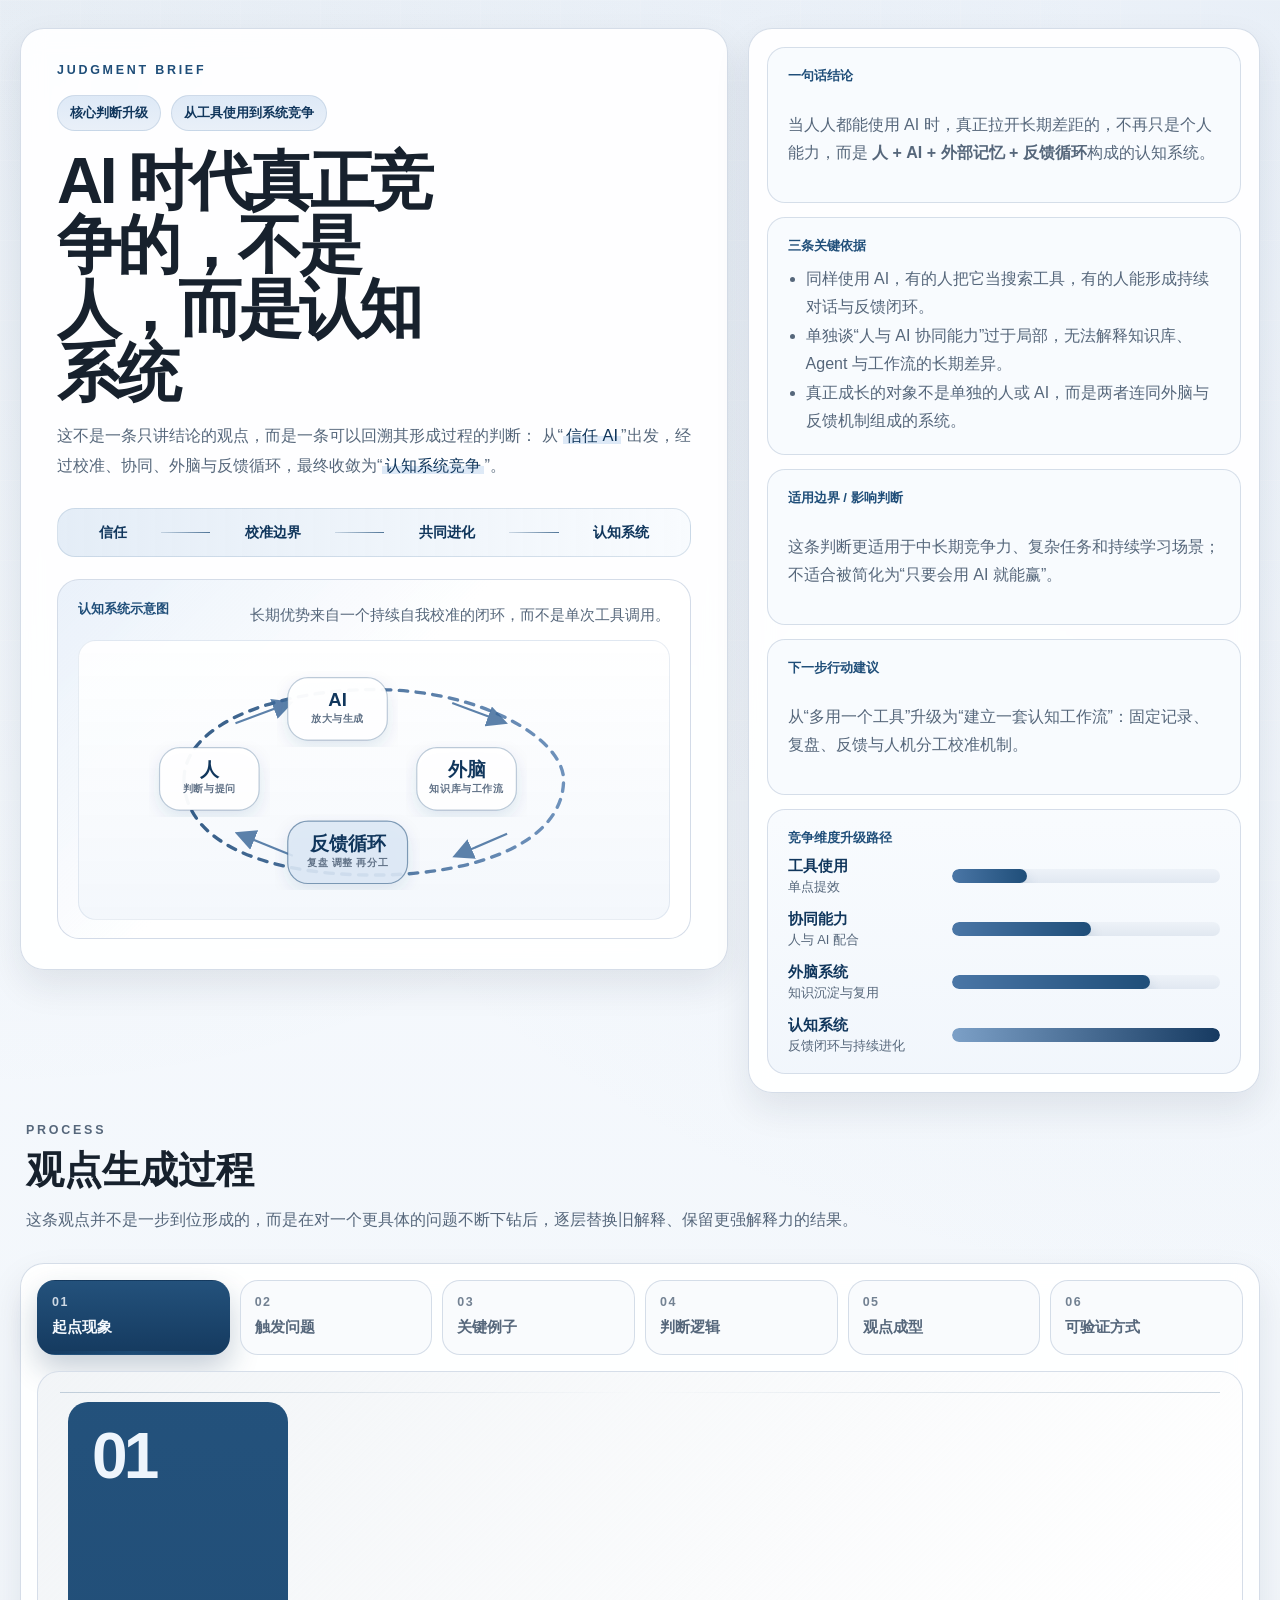
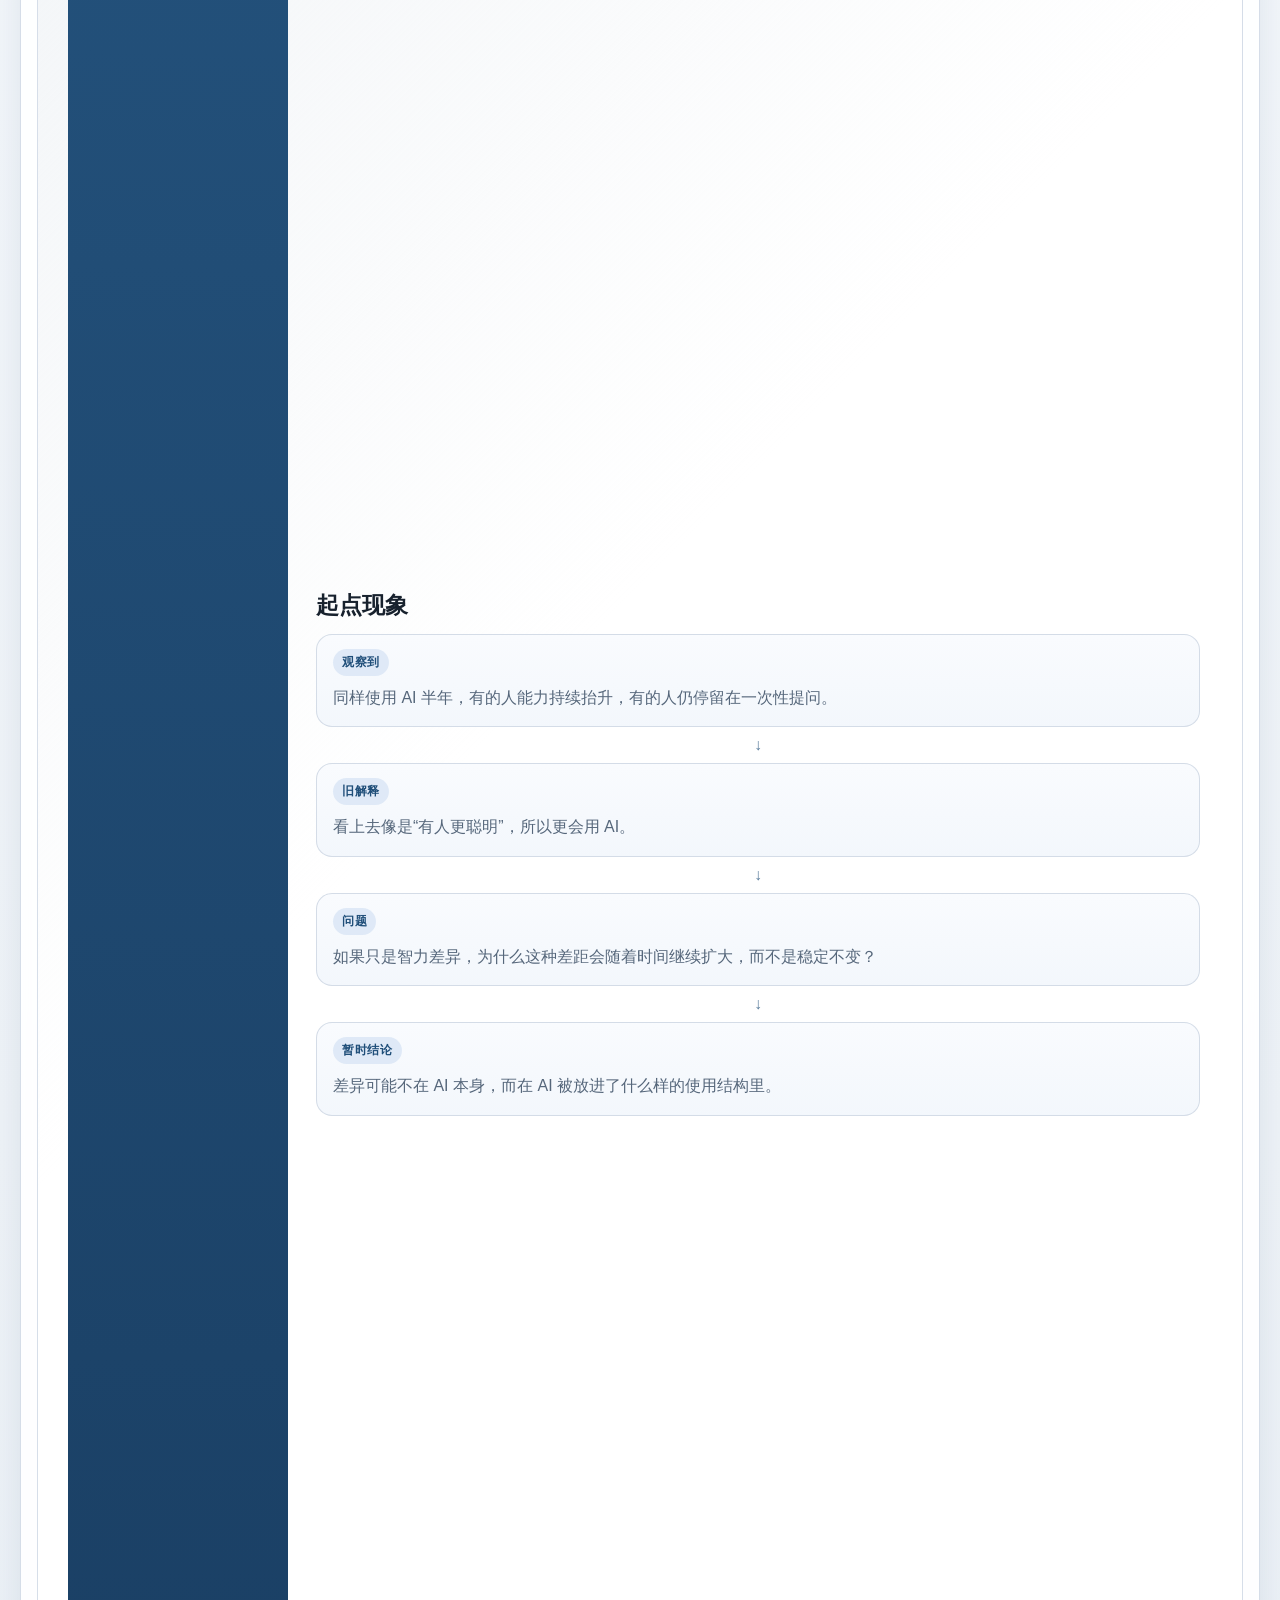
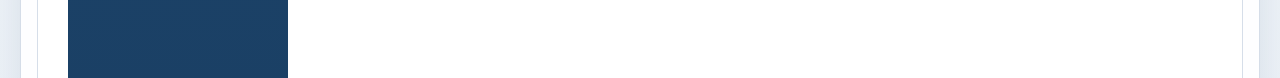
==== index.html @ a79edd87 "Add files via upload Add first opinion page" ====
<!DOCTYPE html>
<html lang="zh-CN">
  <head>
    <meta charset="UTF-8" />
    <meta name="viewport" content="width=device-width, initial-scale=1.0" />
    <title>观点汇报页｜认知系统</title>
    <link rel="stylesheet" href="./style.css" />
    <script src="./script.js" defer></script>
  </head>
  <body>
    <main class="page">
      <header class="hero">
        <div class="hero-copy reveal" data-reveal>
          <p class="eyebrow">Judgment Brief</p>
          <div class="hero-kicker">
            <span>核心判断升级</span>
            <span>从工具使用到系统竞争</span>
          </div>
          <h1>AI 时代真正竞争的，不是人，而是认知系统</h1>
          <p class="hero-note">
            这不是一条只讲结论的观点，而是一条可以回溯其形成过程的判断：
            从“<span class="text-highlight">信任 AI</span>”出发，经过校准、协同、外脑与反馈循环，最终收敛为“<span class="text-highlight">认知系统竞争</span>”。
          </p>
          <div class="hero-path">
            <span>信任</span>
            <i></i>
            <span>校准边界</span>
            <i></i>
            <span>共同进化</span>
            <i></i>
            <span>认知系统</span>
          </div>

          <section class="hero-diagram">
            <div class="diagram-head">
              <span class="label">认知系统示意图</span>
              <p>长期优势来自一个持续自我校准的闭环，而不是单次工具调用。</p>
            </div>
            <div class="diagram-shell">
              <svg viewBox="0 0 680 310" role="img" aria-label="人、AI、外脑、反馈循环再回到人的闭环结构">
                <defs>
                  <linearGradient id="loopStroke" x1="0%" y1="0%" x2="100%" y2="0%">
                    <stop offset="0%" stop-color="#204c7a" />
                    <stop offset="100%" stop-color="#5f86b4" />
                  </linearGradient>
                  <filter id="softGlow">
                    <feDropShadow dx="0" dy="8" stdDeviation="10" flood-color="#204c7a" flood-opacity="0.12" />
                  </filter>
                  <marker id="arrowTip" markerWidth="10" markerHeight="10" refX="7" refY="5" orient="auto">
                    <path d="M0,0 L10,5 L0,10 z" fill="#3a6798"></path>
                  </marker>
                </defs>

                <path
                  class="loop-path"
                  d="M115 155 C115 85, 235 48, 340 48 C470 48, 565 108, 565 155 C565 230, 460 268, 340 268 C210 268, 115 228, 115 155"
                ></path>

                <line class="loop-arrow" x1="176" y1="88" x2="238" y2="65"></line>
                <line class="loop-arrow" x1="433" y1="64" x2="492" y2="86"></line>
                <line class="loop-arrow" x1="498" y1="219" x2="440" y2="244"></line>
                <line class="loop-arrow" x1="244" y1="245" x2="182" y2="220"></line>

                <g class="loop-node" transform="translate(86 117)">
                  <rect width="118" height="74" rx="24"></rect>
                  <text x="59" y="34">人</text>
                  <text x="59" y="53" class="node-sub">判断与提问</text>
                </g>

                <g class="loop-node" transform="translate(238 34)">
                  <rect width="118" height="74" rx="24"></rect>
                  <text x="59" y="34">AI</text>
                  <text x="59" y="53" class="node-sub">放大与生成</text>
                </g>

                <g class="loop-node" transform="translate(391 117)">
                  <rect width="118" height="74" rx="24"></rect>
                  <text x="59" y="34">外脑</text>
                  <text x="59" y="53" class="node-sub">知识库与工作流</text>
                </g>

                <g class="loop-node node-emphasis" transform="translate(238 204)">
                  <rect width="142" height="74" rx="24"></rect>
                  <text x="71" y="34">反馈循环</text>
                  <text x="71" y="53" class="node-sub">复盘 调整 再分工</text>
                </g>
              </svg>
            </div>
          </section>
        </div>
        <aside class="summary-card reveal" data-reveal>
          <div class="summary-block reveal" data-reveal>
            <span class="label">一句话结论</span>
            <p>
              当人人都能使用 AI 时，真正拉开长期差距的，不再只是个人能力，而是
              <strong>人 + AI + 外部记忆 + 反馈循环</strong>构成的认知系统。
            </p>
          </div>

          <div class="summary-block reveal" data-reveal>
            <span class="label">三条关键依据</span>
            <ul>
              <li>同样使用 AI，有的人把它当搜索工具，有的人能形成持续对话与反馈闭环。</li>
              <li>单独谈“人与 AI 协同能力”过于局部，无法解释知识库、Agent 与工作流的长期差异。</li>
              <li>真正成长的对象不是单独的人或 AI，而是两者连同外脑与反馈机制组成的系统。</li>
            </ul>
          </div>

          <div class="summary-block reveal" data-reveal>
            <span class="label">适用边界 / 影响判断</span>
            <p>
              这条判断更适用于中长期竞争力、复杂任务和持续学习场景；不适合被简化为“只要会用 AI 就能赢”。
            </p>
          </div>

          <div class="summary-block reveal" data-reveal>
            <span class="label">下一步行动建议</span>
            <p>
              从“多用一个工具”升级为“建立一套认知工作流”：固定记录、复盘、反馈与人机分工校准机制。
            </p>
          </div>

          <div class="summary-block chart-block reveal" data-reveal>
            <span class="label">竞争维度升级路径</span>
            <div class="upgrade-chart" aria-label="竞争维度从工具使用升级到认知系统的路径图">
              <div class="chart-row">
                <div class="chart-meta">
                  <strong>工具使用</strong>
                  <span>单点提效</span>
                </div>
                <div class="chart-bar"><span style="--bar: 28%"></span></div>
              </div>
              <div class="chart-row">
                <div class="chart-meta">
                  <strong>协同能力</strong>
                  <span>人与 AI 配合</span>
                </div>
                <div class="chart-bar"><span style="--bar: 52%"></span></div>
              </div>
              <div class="chart-row">
                <div class="chart-meta">
                  <strong>外脑系统</strong>
                  <span>知识沉淀与复用</span>
                </div>
                <div class="chart-bar"><span style="--bar: 74%"></span></div>
              </div>
              <div class="chart-row">
                <div class="chart-meta">
                  <strong>认知系统</strong>
                  <span>反馈闭环与持续进化</span>
                </div>
                <div class="chart-bar chart-bar-emphasis"><span style="--bar: 100%"></span></div>
              </div>
            </div>
          </div>
        </aside>
      </header>

      <section class="section reveal" data-reveal>
        <div class="section-head">
          <p class="eyebrow">Process</p>
          <h2>观点生成过程</h2>
          <p>
            这条观点并不是一步到位形成的，而是在对一个更具体的问题不断下钻后，逐层替换旧解释、保留更强解释力的结果。
          </p>
        </div>

        <div class="process-board reveal" data-reveal data-process-board>
          <nav class="process-nav" aria-label="观点生成过程步骤">
            <button class="process-pill is-active" type="button" data-step="0">
              <span class="pill-index">01</span>
              <span class="pill-label">起点现象</span>
            </button>
            <button class="process-pill" type="button" data-step="1">
              <span class="pill-index">02</span>
              <span class="pill-label">触发问题</span>
            </button>
            <button class="process-pill" type="button" data-step="2">
              <span class="pill-index">03</span>
              <span class="pill-label">关键例子</span>
            </button>
            <button class="process-pill" type="button" data-step="3">
              <span class="pill-index">04</span>
              <span class="pill-label">判断逻辑</span>
            </button>
            <button class="process-pill" type="button" data-step="4">
              <span class="pill-index">05</span>
              <span class="pill-label">观点成型</span>
            </button>
            <button class="process-pill" type="button" data-step="5">
              <span class="pill-index">06</span>
              <span class="pill-label">可验证方式</span>
            </button>
          </nav>

          <div class="process-stage">
            <article class="stage-panel is-active" data-panel="0">
              <div class="stage-meta">
                <span class="stage-index">01</span>
                <p class="stage-tag">Observation</p>
              </div>
              <div class="stage-copy">
                <h3>起点现象</h3>
                <div class="reasoning-chain">
                  <article class="chain-item">
                    <span class="chain-label">观察到</span>
                    <p>同样使用 AI 半年，有的人能力持续抬升，有的人仍停留在一次性提问。</p>
                  </article>
                  <span class="chain-arrow">↓</span>
                  <article class="chain-item">
                    <span class="chain-label">旧解释</span>
                    <p>看上去像是“有人更聪明”，所以更会用 AI。</p>
                  </article>
                  <span class="chain-arrow">↓</span>
                  <article class="chain-item">
                    <span class="chain-label">问题</span>
                    <p>如果只是智力差异，为什么这种差距会随着时间继续扩大，而不是稳定不变？</p>
                  </article>
                  <span class="chain-arrow">↓</span>
                  <article class="chain-item">
                    <span class="chain-label">暂时结论</span>
                    <p>差异可能不在 AI 本身，而在 AI 被放进了什么样的使用结构里。</p>
                  </article>
                </div>
              </div>
            </article>

            <article class="stage-panel" data-panel="1">
              <div class="stage-meta">
                <span class="stage-index">02</span>
                <p class="stage-tag">Question</p>
              </div>
              <div class="stage-copy">
                <h3>触发问题</h3>
                <div class="reasoning-chain">
                  <article class="chain-item">
                    <span class="chain-label">发现</span>
                    <p>单纯把差异解释为 Prompt 能力，解释不了长期复利。</p>
                  </article>
                  <span class="chain-arrow">↓</span>
                  <article class="chain-item">
                    <span class="chain-label">继续追问</span>
                    <p>到底是什么在累积？是回答质量，还是回答之外的东西？</p>
                  </article>
                  <span class="chain-arrow">↓</span>
                  <article class="chain-item">
                    <span class="chain-label">被排除</span>
                    <p>模型版本、提示词技巧、使用频率，都不足以单独解释这种长期差异。</p>
                  </article>
                  <span class="chain-arrow">↓</span>
                  <article class="chain-item">
                    <span class="chain-label">推进方向</span>
                    <p>真正需要找的，是一个会持续积累、持续修正的竞争单位。</p>
                  </article>
                </div>
              </div>
            </article>

            <article class="stage-panel" data-panel="2">
              <div class="stage-meta">
                <span class="stage-index">03</span>
                <p class="stage-tag">Example</p>
              </div>
              <div class="stage-copy">
                <h3>关键例子</h3>
                <div class="reasoning-chain">
                  <article class="chain-item">
                    <span class="chain-label">案例 A</span>
                    <p>用完 AI 就结束，答案没有进入记录、复盘和下一轮提问。</p>
                  </article>
                  <span class="chain-arrow">↓</span>
                  <article class="chain-item">
                    <span class="chain-label">案例 B</span>
                    <p>回答被记录、被改写、被追问，再进入下一次决策。</p>
                  </article>
                  <span class="chain-arrow">↓</span>
                  <article class="chain-item">
                    <span class="chain-label">差异显现</span>
                    <p>前者只有一次性交互，后者开始形成“记录 → 复盘 → 再提问”的连续结构。</p>
                  </article>
                  <span class="chain-arrow">↓</span>
                  <div class="mini-flow">
                    <span>一次性调用</span>
                    <span>记录沉淀</span>
                    <span>复盘修正</span>
                    <span>再提问</span>
                  </div>
                </div>
              </div>
            </article>

            <article class="stage-panel" data-panel="3">
              <div class="stage-meta">
                <span class="stage-index">04</span>
                <p class="stage-tag">Logic</p>
              </div>
              <div class="stage-copy">
                <h3>判断逻辑</h3>
                <div class="reasoning-chain">
                  <article class="chain-item">
                    <span class="chain-label">修正前提</span>
                    <p>人与 AI 不是一次协作，而是一种可以重复、校正、重构的循环关系。</p>
                  </article>
                  <span class="chain-arrow">↓</span>
                  <article class="chain-item">
                    <span class="chain-label">新解释</span>
                    <p>真正的差异，不在于这次问得多好，而在于这次输出是否被纳入下一轮思考。</p>
                  </article>
                  <span class="chain-arrow">↓</span>
                  <div class="logic-loop">
                    <span>人</span>
                    <i></i>
                    <span>AI</span>
                    <i></i>
                    <span>记录</span>
                    <i></i>
                    <span>反馈</span>
                    <i></i>
                    <span>再次提问</span>
                  </div>
                  <span class="chain-arrow">↓</span>
                  <article class="chain-item">
                    <span class="chain-label">逻辑结果</span>
                    <p>一旦进入循环，竞争的核心就不再是单次能力，而是整套循环是否持续运行。</p>
                  </article>
                </div>
              </div>
            </article>

            <article class="stage-panel" data-panel="4">
              <div class="stage-meta">
                <span class="stage-index">05</span>
                <p class="stage-tag">Conclusion</p>
              </div>
              <div class="stage-copy">
                <h3>观点成型</h3>
                <div class="reasoning-chain">
                  <article class="chain-item">
                    <span class="chain-label">被放弃</span>
                    <p>“人与 AI 协同能力”仍然太窄，只解释了一段关系，没有解释沉淀和反馈。</p>
                  </article>
                  <span class="chain-arrow">↓</span>
                  <article class="chain-item">
                    <span class="chain-label">概念升级</span>
                    <p>竞争单位从“个人”升级为“人 + AI + 外部记忆 + 反馈机制”的整体。</p>
                  </article>
                  <span class="chain-arrow">↓</span>
                  <article class="chain-item chain-item-strong">
                    <span class="chain-label">最终表达</span>
                    <p><strong><span class="text-highlight">AI 时代真正竞争的，是认知系统和认知系统。</span></strong></p>
                  </article>
                </div>
              </div>
            </article>

            <article class="stage-panel" data-panel="5">
              <div class="stage-meta">
                <span class="stage-index">06</span>
                <p class="stage-tag">Validation</p>
              </div>
              <div class="stage-copy">
                <h3>可验证方式</h3>
                <div class="reasoning-chain">
                  <article class="chain-item">
                    <span class="chain-label">未来 90 天观察</span>
                    <p>不要只看谁问得更快，而要看谁在持续形成可复用的工作结构。</p>
                  </article>
                  <span class="chain-arrow">↓</span>
                  <article class="chain-item">
                    <span class="chain-label">重点信号</span>
                    <p>是否存在稳定的记录、反馈、复盘，以及据此再分工的闭环。</p>
                  </article>
                  <span class="chain-arrow">↓</span>
                  <article class="chain-item">
                    <span class="chain-label">验证标准</span>
                    <p>如果闭环存在，能力差距会继续扩大；如果没有，优势大多停留在工具熟练度层。</p>
                  </article>
                </div>
              </div>
            </article>
          </div>
        </div>
      </section>

      <section class="section split-section reveal" data-reveal>
        <div class="section-head">
          <p class="eyebrow">Support</p>
          <h2>补充材料</h2>
        </div>

        <div class="support-grid">
          <article class="panel support-panel support-panel-quotes reveal" data-reveal>
            <h3>核心引文</h3>
            <div class="quote-stack">
              <article class="quote-card">
                <p class="quote-mark">“</p>
                <p class="quote-text">信任只是进入循环的门票。</p>
                <p class="quote-note">用于界定：信任是起点，不是最终竞争力。</p>
              </article>
              <article class="quote-card">
                <p class="quote-mark">“</p>
                <p class="quote-text">真正成长的并不是人，或者 AI，而是人 + AI + 外部记忆 + 反馈循环组成的系统。</p>
                <p class="quote-note">用于支撑：竞争单位已经从个体升级为系统。</p>
              </article>
              <article class="quote-card">
                <p class="quote-mark">“</p>
                <p class="quote-text">协同能力只是认知系统的一部分。</p>
                <p class="quote-note">用于修正：只谈协同，还不足以解释长期差异。</p>
              </article>
            </div>
          </article>

          <article class="panel support-panel support-panel-graph reveal" data-reveal>
            <h3>元发现图谱</h3>
            <div class="meta-graph" data-meta-graph>
              <div class="meta-map-wrap">
                <div class="meta-map-head">
                  <span class="label">网络定位</span>
                  <p>从主题源头进入，经关键转折收敛到当前观点，再延伸出下一步问题。</p>
                </div>
                <div class="meta-map" role="group" aria-label="当前观点在观点网络中的位置">
                  <button class="meta-node" type="button" data-node="source">
                    <span class="meta-node-index">01</span>
                    <span class="meta-node-type">主题源头</span>
                    <strong>AI 时代人的成长问题</strong>
                  </button>
                  <i class="meta-link" data-link="source-turn"></i>
                  <button class="meta-node" type="button" data-node="turn">
                    <span class="meta-node-index">02</span>
                    <span class="meta-node-type">关键转折</span>
                    <strong>信任不是结论</strong>
                  </button>
                  <i class="meta-link" data-link="turn-current"></i>
                  <button class="meta-node is-current" type="button" data-node="current">
                    <span class="meta-node-index">03</span>
                    <span class="meta-node-type">当前观点</span>
                    <strong>竞争单位升级为认知系统</strong>
                  </button>
                  <i class="meta-link" data-link="current-extension"></i>
                  <button class="meta-node" type="button" data-node="extension">
                    <span class="meta-node-index">04</span>
                    <span class="meta-node-type">延伸问题</span>
                    <strong>系统如何形成长期复利</strong>
                  </button>
                </div>
              </div>

              <article class="meta-detail meta-detail-card">
                <span class="label">节点说明</span>
                <h4 data-meta-title>当前观点</h4>
                <p data-meta-body>
                  这条观点并不是孤立判断，而是从“AI 时代人该如何成长”这个大主题里，经由对“信任”“协同”“外脑”“反馈循环”的连续修正后收敛出来的阶段性结论。
                </p>
                <div class="meta-detail-tags">
                  <span data-meta-tag="0">主题归属</span>
                  <span data-meta-tag="1">概念修正</span>
                  <span data-meta-tag="2">下一步追问</span>
                </div>
              </article>
            </div>
          </article>

          <article class="panel support-panel support-panel-sources reveal" data-reveal>
            <h3>资料来源</h3>
            <div class="source-cards">
              <article class="source-card">
                <strong>V002 AI时代真正竞争的，不是人，而是认知系统.md</strong>
                <p>主观点原文，提供一句话判断、关键背景与被修正后的最终表达。</p>
              </article>
              <article class="source-card">
                <strong>E001 V002 认知系统的完整推导链.md</strong>
                <p>提供从“信任”到“认知系统”的中间推导与概念升级路径。</p>
              </article>
              <article class="source-card">
                <strong>观点收集工作流.md</strong>
                <p>补充观点如何被共创、追问、收敛并形成卡片的流程语境。</p>
              </article>
              <article class="source-card">
                <strong>Judgment Lab 观点库.md</strong>
                <p>提供观点库定位与材料组织方式，支撑整页叙述结构。</p>
              </article>
            </div>
          </article>
        </div>
      </section>
    </main>
  </body>
</html>
---- style.css ----
:root {
  --bg: #eef3f8;
  --bg-strong: #e5edf6;
  --panel: rgba(255, 255, 255, 0.92);
  --panel-strong: #f8fbfe;
  --line: #d2dbe7;
  --line-strong: #9eb5cc;
  --text: #17212d;
  --muted: #56677b;
  --accent: #1f4e79;
  --accent-strong: #10365c;
  --accent-soft: #dce8f6;
  --accent-glow: rgba(31, 78, 121, 0.14);
  --gold-soft: #eef3da;
  --shadow: 0 16px 36px rgba(18, 35, 57, 0.09);
  --shadow-hover: 0 22px 48px rgba(18, 35, 57, 0.14);
  --radius: 24px;
  --radius-sm: 16px;
  --max: 1260px;
}

* {
  box-sizing: border-box;
}

html {
  font-size: 16px;
  scroll-behavior: smooth;
}

body {
  margin: 0;
  font-family: "PingFang SC", "Hiragino Sans GB", "Noto Sans SC", sans-serif;
  color: var(--text);
  background:
    radial-gradient(circle at top left, rgba(31, 78, 121, 0.08), transparent 22%),
    radial-gradient(circle at top right, rgba(95, 134, 180, 0.1), transparent 26%),
    linear-gradient(180deg, #f8fbff 0%, var(--bg) 56%, var(--bg-strong) 100%);
}

body::before {
  content: "";
  position: fixed;
  inset: 0;
  background-image:
    linear-gradient(rgba(255, 255, 255, 0.38) 1px, transparent 1px),
    linear-gradient(90deg, rgba(255, 255, 255, 0.32) 1px, transparent 1px);
  background-size: 80px 80px;
  opacity: 0.32;
  pointer-events: none;
}

.page {
  position: relative;
  width: min(calc(100% - 40px), var(--max));
  margin: 0 auto;
  padding: 28px 0 64px;
}

.reveal {
  opacity: 0;
  transform: translateY(34px);
  transition:
    opacity 650ms cubic-bezier(0.2, 0.8, 0.2, 1),
    transform 650ms cubic-bezier(0.2, 0.8, 0.2, 1);
}

.reveal.is-visible {
  opacity: 1;
  transform: translateY(0);
}

.hero {
  display: grid;
  grid-template-columns: minmax(0, 1.16fr) minmax(360px, 0.84fr);
  gap: 20px;
  align-items: start;
}

.hero-copy,
.summary-card,
.panel,
.process-board {
  background: var(--panel);
  border: 1px solid rgba(210, 219, 231, 0.92);
  border-radius: var(--radius);
  box-shadow: var(--shadow);
  backdrop-filter: blur(12px);
}

.hero-copy,
.summary-block,
.panel,
.process-pill,
.process-stage,
.image-placeholder {
  transition:
    transform 240ms ease,
    box-shadow 240ms ease,
    border-color 240ms ease,
    background 240ms ease;
}

.hero-copy:hover,
.summary-block:hover,
.panel:hover,
.process-stage:hover,
.image-placeholder:hover {
  transform: translateY(-3px);
  box-shadow: var(--shadow-hover);
}

.hero-copy {
  padding: 34px 36px 30px;
}

.eyebrow {
  margin: 0;
  color: var(--accent);
  font-size: 0.78rem;
  letter-spacing: 0.22em;
  text-transform: uppercase;
  font-weight: 700;
}

.hero-kicker {
  display: flex;
  flex-wrap: wrap;
  gap: 10px;
  margin-top: 18px;
}

.hero-kicker span {
  padding: 8px 12px;
  border-radius: 999px;
  background: linear-gradient(180deg, rgba(220, 232, 246, 0.95), rgba(232, 239, 248, 0.95));
  color: var(--accent-strong);
  font-size: 0.82rem;
  font-weight: 700;
  border: 1px solid rgba(158, 181, 204, 0.36);
}

.hero-copy h1 {
  margin: 18px 0 16px;
  max-width: 10.5ch;
  font-size: clamp(2.6rem, 5vw, 5.3rem);
  line-height: 1;
  letter-spacing: -0.055em;
}

.hero-note,
.section-head p,
.summary-card p,
.summary-card li,
.stage-copy p,
.stage-copy li,
.panel p,
.panel li,
blockquote,
.diagram-head p {
  color: var(--muted);
  line-height: 1.78;
}

.hero-note {
  max-width: 48rem;
  font-size: 1.03rem;
}

.text-highlight {
  display: inline;
  padding: 0 0.18em;
  background: linear-gradient(transparent 56%, rgba(220, 232, 246, 0.96) 56%);
  color: var(--accent-strong);
}

.hero-path {
  display: grid;
  grid-template-columns: repeat(7, auto);
  align-items: center;
  gap: 10px;
  margin-top: 28px;
  padding: 14px 16px;
  border-radius: 18px;
  background: linear-gradient(90deg, rgba(222, 233, 245, 0.82), rgba(248, 251, 254, 0.96));
  border: 1px solid rgba(158, 181, 204, 0.38);
}

.hero-path span {
  color: var(--accent-strong);
  font-size: 0.9rem;
  font-weight: 700;
  text-align: center;
}

.hero-path i {
  display: block;
  width: 100%;
  height: 1px;
  background: linear-gradient(90deg, rgba(31, 78, 121, 0.18), rgba(31, 78, 121, 0.76));
}

.hero-diagram {
  margin-top: 22px;
  padding: 20px 20px 18px;
  border-radius: 22px;
  border: 1px solid rgba(210, 219, 231, 0.95);
  background:
    linear-gradient(135deg, rgba(220, 232, 246, 0.52), rgba(255, 255, 255, 0.94) 44%),
    var(--panel-strong);
}

.diagram-head {
  display: flex;
  justify-content: space-between;
  gap: 18px;
  align-items: end;
  margin-bottom: 12px;
}

.diagram-head p {
  margin: 0;
  max-width: 28rem;
  font-size: 0.95rem;
  text-align: right;
}

.diagram-shell {
  position: relative;
  padding: 8px;
  border-radius: 18px;
  background:
    linear-gradient(180deg, rgba(255, 255, 255, 0.9), rgba(243, 247, 252, 0.95));
  border: 1px solid rgba(158, 181, 204, 0.24);
}

.diagram-shell svg {
  display: block;
  width: 100%;
  height: auto;
}

.loop-path {
  fill: none;
  stroke: url(#loopStroke);
  stroke-width: 4;
  stroke-linecap: round;
  stroke-dasharray: 10 10;
  opacity: 0.9;
}

.loop-arrow {
  stroke: #3a6798;
  stroke-width: 2.5;
  marker-end: url(#arrowTip);
  opacity: 0.82;
}

.loop-node rect {
  fill: rgba(255, 255, 255, 0.96);
  stroke: rgba(31, 78, 121, 0.28);
  stroke-width: 1.4;
  filter: url(#softGlow);
}

.node-emphasis rect {
  fill: rgba(220, 232, 246, 0.9);
  stroke: rgba(31, 78, 121, 0.52);
}

.loop-node text {
  font-family: inherit;
  font-size: 22px;
  font-weight: 700;
  fill: var(--accent-strong);
  text-anchor: middle;
}

.loop-node .node-sub {
  font-size: 12px;
  font-weight: 600;
  letter-spacing: 0.06em;
  fill: #617287;
}

.summary-card {
  padding: 18px;
  display: grid;
  gap: 14px;
}

.summary-block {
  padding: 18px 20px;
  border-radius: 18px;
  background: var(--panel-strong);
  border: 1px solid rgba(210, 219, 231, 0.9);
}

.label {
  display: inline-block;
  margin-bottom: 10px;
  font-size: 0.82rem;
  font-weight: 700;
  color: var(--accent);
}

.summary-card ul,
.stage-copy ul,
.source-list {
  margin: 0;
  padding-left: 18px;
}

.chart-block {
  background:
    linear-gradient(180deg, rgba(248, 251, 254, 0.96), rgba(241, 246, 252, 0.96));
}

.upgrade-chart {
  display: grid;
  gap: 14px;
}

.chart-row {
  display: grid;
  grid-template-columns: 152px minmax(0, 1fr);
  gap: 12px;
  align-items: center;
}

.chart-meta strong,
.chart-meta span {
  display: block;
}

.chart-meta strong {
  font-size: 0.93rem;
  color: var(--accent-strong);
}

.chart-meta span {
  margin-top: 3px;
  font-size: 0.8rem;
  color: var(--muted);
}

.chart-bar {
  position: relative;
  height: 14px;
  border-radius: 999px;
  background: linear-gradient(180deg, #edf2f8, #e1e8f1);
  overflow: hidden;
}

.chart-bar span {
  position: absolute;
  inset: 0 auto 0 0;
  width: var(--bar);
  border-radius: inherit;
  background: linear-gradient(90deg, #4a76a6, #1f4e79);
  box-shadow: 0 8px 14px rgba(31, 78, 121, 0.18);
}

.chart-bar-emphasis span {
  background: linear-gradient(90deg, #7ca0c7, #163a61);
}

.section {
  margin-top: 26px;
}

.section-head {
  padding: 0 6px 12px;
}

.section-head h2 {
  margin: 8px 0 10px;
  font-size: clamp(1.75rem, 3vw, 2.5rem);
  line-height: 1.08;
}

.process-board {
  padding: 16px;
}

.process-nav {
  display: grid;
  grid-template-columns: repeat(6, minmax(0, 1fr));
  gap: 10px;
  margin-bottom: 16px;
}

.process-pill {
  position: relative;
  display: grid;
  gap: 8px;
  padding: 14px 14px 16px;
  text-align: left;
  border: 1px solid rgba(210, 219, 231, 0.92);
  border-radius: 18px;
  background: #f9fbfd;
  color: var(--muted);
  cursor: pointer;
  overflow: hidden;
}

.process-pill::after {
  content: "";
  position: absolute;
  inset: auto 0 0;
  height: 3px;
  background: linear-gradient(90deg, rgba(31, 78, 121, 0), rgba(31, 78, 121, 0.78), rgba(31, 78, 121, 0));
  transform: scaleX(0.35);
  opacity: 0;
  transition: transform 220ms ease, opacity 220ms ease;
}

.process-pill:hover,
.process-pill:focus-visible {
  outline: none;
  transform: translateY(-2px);
  border-color: rgba(31, 78, 121, 0.38);
  box-shadow: 0 10px 20px var(--accent-glow);
}

.process-pill.is-active {
  background: linear-gradient(180deg, rgba(31, 78, 121, 0.98), rgba(16, 54, 92, 0.98));
  border-color: transparent;
  color: #f4f8fd;
  box-shadow: 0 14px 30px rgba(16, 54, 92, 0.24);
}

.process-pill.is-active::after {
  transform: scaleX(1);
  opacity: 1;
}

.pill-index {
  font-size: 0.78rem;
  font-weight: 700;
  letter-spacing: 0.12em;
  opacity: 0.82;
}

.pill-label {
  font-size: 0.96rem;
  font-weight: 700;
  line-height: 1.35;
}

.process-stage {
  position: relative;
  min-height: 340px;
  height: auto;
  overflow: hidden;
  border-radius: 22px;
  border: 1px solid rgba(210, 219, 231, 0.9);
  background:
    linear-gradient(135deg, rgba(31, 78, 121, 0.06), rgba(255, 255, 255, 0.94) 42%),
    #ffffff;
}

.process-stage::before {
  content: "";
  position: absolute;
  inset: 20px 22px auto;
  height: 1px;
  background: linear-gradient(90deg, rgba(31, 78, 121, 0.24), rgba(31, 78, 121, 0), rgba(31, 78, 121, 0.24));
  pointer-events: none;
}

.stage-panel {
  position: absolute;
  inset: 0;
  display: grid;
  grid-template-columns: 220px minmax(0, 1fr);
  gap: 28px;
  align-items: stretch;
  padding: 30px;
  opacity: 0;
  transform: translateX(28px) scale(0.985);
  pointer-events: none;
  transition:
    opacity 320ms ease,
    transform 380ms cubic-bezier(0.2, 0.8, 0.2, 1);
}

.stage-panel.is-active {
  opacity: 1;
  transform: translateX(0) scale(1);
  pointer-events: auto;
}

.stage-panel.is-leaving {
  opacity: 0;
  transform: translateX(-22px) scale(0.98);
}

.stage-meta {
  position: relative;
  display: flex;
  flex-direction: column;
  justify-content: space-between;
  padding: 24px;
  border-radius: 20px;
  background: linear-gradient(180deg, rgba(31, 78, 121, 0.98), rgba(16, 54, 92, 0.96));
  color: #eef5fc;
  overflow: hidden;
}

.stage-meta::after {
  content: "";
  position: absolute;
  inset: auto -20% -30% auto;
  width: 140px;
  height: 140px;
  border-radius: 50%;
  background: radial-gradient(circle, rgba(255, 255, 255, 0.16), transparent 66%);
}

.stage-index {
  font-size: 4rem;
  line-height: 0.95;
  font-weight: 700;
  letter-spacing: -0.06em;
}

.stage-tag {
  margin: 0;
  font-size: 0.82rem;
  letter-spacing: 0.18em;
  text-transform: uppercase;
  opacity: 0.76;
}

.stage-copy {
  display: flex;
  flex-direction: column;
  justify-content: center;
  padding-right: 12px;
}

.stage-copy h3,
.panel h3 {
  margin: 0 0 14px;
  font-size: 1.45rem;
  line-height: 1.2;
}

.reasoning-chain {
  display: grid;
  gap: 10px;
}

.chain-item,
.logic-loop {
  opacity: 0;
  transform: translateY(16px);
  transition:
    opacity 300ms ease,
    transform 300ms ease,
    border-color 220ms ease,
    box-shadow 220ms ease;
}

.chain-item {
  padding: 14px 16px;
  border-radius: 16px;
  border: 1px solid rgba(210, 219, 231, 0.92);
  background: linear-gradient(180deg, rgba(249, 251, 254, 0.98), rgba(243, 247, 252, 0.98));
}

.chain-item.is-visible,
.logic-loop.is-visible {
  opacity: 1;
  transform: translateY(0);
}

.chain-item-strong {
  background: linear-gradient(180deg, rgba(238, 245, 252, 0.98), rgba(227, 237, 248, 0.98));
  border-color: rgba(31, 78, 121, 0.24);
}

.chain-label {
  display: inline-flex;
  margin-bottom: 8px;
  padding: 5px 9px;
  border-radius: 999px;
  background: rgba(220, 232, 246, 0.88);
  color: var(--accent);
  font-size: 0.76rem;
  font-weight: 700;
  letter-spacing: 0.06em;
}

.chain-item p {
  margin: 0;
}

.chain-arrow {
  justify-self: center;
  color: rgba(31, 78, 121, 0.72);
  font-weight: 700;
  line-height: 1;
}

.logic-loop {
  display: grid;
  grid-template-columns: repeat(9, auto);
  align-items: center;
  gap: 8px;
  padding: 14px 16px;
  border-radius: 16px;
  border: 1px solid rgba(210, 219, 231, 0.92);
  background: linear-gradient(180deg, rgba(249, 251, 254, 0.98), rgba(243, 247, 252, 0.98));
}

.logic-loop span {
  color: var(--accent-strong);
  font-weight: 700;
  font-size: 0.92rem;
  text-align: center;
}

.logic-loop i {
  width: 100%;
  height: 1px;
  background: linear-gradient(90deg, rgba(31, 78, 121, 0.18), rgba(31, 78, 121, 0.78));
}

.mini-flow {
  display: flex;
  flex-wrap: wrap;
  gap: 10px;
  margin-top: 18px;
}

.mini-flow span {
  display: inline-flex;
  align-items: center;
  padding: 9px 14px;
  border-radius: 999px;
  background: linear-gradient(180deg, rgba(220, 232, 246, 0.92), rgba(235, 242, 249, 0.96));
  color: var(--accent-strong);
  font-size: 0.9rem;
  font-weight: 700;
  border: 1px solid rgba(158, 181, 204, 0.28);
}

.split-section .support-grid {
  display: grid;
  grid-template-columns: 1fr 1.25fr;
  grid-template-areas:
    "quotes sources"
    "graph graph";
  gap: 18px;
}

.panel {
  padding: 24px;
}

.support-panel-quotes {
  grid-area: quotes;
}

.support-panel-sources {
  grid-area: sources;
}

.support-panel-graph {
  grid-area: graph;
}

.quote-stack,
.source-cards {
  display: grid;
  gap: 12px;
}

.quote-card,
.source-card {
  padding: 16px 18px;
  border-radius: 18px;
  background: linear-gradient(180deg, rgba(249, 251, 254, 0.96), rgba(244, 248, 252, 0.96));
  border: 1px solid rgba(210, 219, 231, 0.92);
}

.quote-card {
  position: relative;
}

.quote-mark {
  margin: 0 0 6px;
  font-size: 2rem;
  line-height: 0.9;
  color: rgba(31, 78, 121, 0.4);
  font-weight: 700;
}

.quote-text,
.source-card strong {
  color: var(--accent-strong);
}

.quote-text {
  margin: 0 0 10px;
  font-size: 1rem;
  line-height: 1.6;
  font-weight: 600;
}

.quote-note,
.source-card p {
  margin: 0;
  color: var(--muted);
  line-height: 1.7;
  font-size: 0.9rem;
}

.meta-graph {
  display: grid;
  grid-template-columns: minmax(0, 1.2fr) minmax(320px, 0.8fr);
  gap: 18px;
  align-items: start;
}

.meta-map-wrap,
.meta-detail-card {
  padding: 18px;
  border-radius: 18px;
  border: 1px solid rgba(210, 219, 231, 0.92);
  background: linear-gradient(180deg, rgba(249, 251, 254, 0.98), rgba(243, 247, 252, 0.98));
}

.meta-map-head {
  display: grid;
  gap: 8px;
  margin-bottom: 14px;
}

.meta-map-head p {
  margin: 0;
  font-size: 0.9rem;
  color: var(--muted);
}

.meta-map {
  display: grid;
  grid-template-columns: 1fr 54px 1fr 54px 1.2fr;
  grid-template-areas:
    "source st turn tc current"
    ". . . ce extension";
  gap: 18px 12px;
  align-items: center;
  padding: 10px 0 4px;
  position: relative;
}

.meta-map::before,
.meta-map::after {
  content: "";
  position: absolute;
  border-radius: 999px;
  pointer-events: none;
}

.meta-map::before {
  inset: 14% 18% 18% 10%;
  border: 1px dashed rgba(31, 78, 121, 0.12);
}

.meta-map::after {
  width: 260px;
  height: 260px;
  right: 8%;
  top: 10%;
  background: radial-gradient(circle, rgba(220, 232, 246, 0.44), transparent 68%);
}

.meta-node {
  display: grid;
  grid-template-columns: 34px minmax(0, 1fr);
  gap: 6px 12px;
  min-height: 0;
  padding: 14px 14px 14px 12px;
  text-align: left;
  border-radius: 18px;
  border: 1px solid rgba(210, 219, 231, 0.92);
  background: linear-gradient(180deg, rgba(249, 251, 254, 0.98), rgba(243, 247, 252, 0.98));
  cursor: pointer;
  position: relative;
  z-index: 1;
  transition:
    transform 220ms ease,
    box-shadow 220ms ease,
    border-color 220ms ease,
    background 220ms ease;
}

.meta-node[data-node="source"] {
  grid-area: source;
}

.meta-node[data-node="turn"] {
  grid-area: turn;
}

.meta-node[data-node="current"] {
  grid-area: current;
  min-height: 152px;
}

.meta-node[data-node="extension"] {
  grid-area: extension;
}

.meta-node:hover,
.meta-node:focus-visible {
  outline: none;
  transform: translateY(-2px);
  box-shadow: 0 10px 20px var(--accent-glow);
  border-color: rgba(31, 78, 121, 0.34);
}

.meta-node.is-current,
.meta-node.is-active {
  background: linear-gradient(180deg, rgba(31, 78, 121, 0.98), rgba(16, 54, 92, 0.98));
  border-color: transparent;
  box-shadow: 0 14px 30px rgba(16, 54, 92, 0.2);
}

.meta-node-index {
  grid-row: span 2;
  display: inline-flex;
  align-items: center;
  justify-content: center;
  width: 34px;
  height: 34px;
  border-radius: 999px;
  background: rgba(220, 232, 246, 0.88);
  color: var(--accent);
  font-size: 0.78rem;
  font-weight: 700;
}

.meta-node-type {
  align-self: end;
  font-size: 0.76rem;
  font-weight: 700;
  letter-spacing: 0.08em;
  color: var(--accent);
}

.meta-node strong {
  grid-column: 2;
  color: var(--accent-strong);
  line-height: 1.5;
  font-size: 0.93rem;
}

.meta-node.is-current .meta-node-type,
.meta-node.is-current strong,
.meta-node.is-current .meta-node-index,
.meta-node.is-active .meta-node-type,
.meta-node.is-active strong,
.meta-node.is-active .meta-node-index {
  color: #f4f8fd;
}

.meta-node.is-current .meta-node-index,
.meta-node.is-active .meta-node-index {
  background: rgba(255, 255, 255, 0.14);
}

.meta-link {
  display: block;
  width: 100%;
  height: 2px;
  align-self: center;
  background: linear-gradient(90deg, rgba(31, 78, 121, 0.18), rgba(31, 78, 121, 0.78));
  opacity: 0.32;
  position: relative;
  z-index: 1;
  transition:
    opacity 220ms ease,
    transform 220ms ease,
    background 220ms ease;
}

.meta-link.is-active {
  opacity: 1;
  transform: scaleX(1.04);
  background: linear-gradient(90deg, rgba(31, 78, 121, 0.4), rgba(31, 78, 121, 1));
}

.meta-link[data-link="source-turn"] {
  grid-area: st;
}

.meta-link[data-link="turn-current"] {
  grid-area: tc;
}

.meta-link[data-link="current-extension"] {
  grid-area: ce;
  width: 2px;
  height: 34px;
  justify-self: center;
  background: linear-gradient(180deg, rgba(31, 78, 121, 0.18), rgba(31, 78, 121, 0.78));
}

.meta-link[data-link="current-extension"].is-active {
  transform: scaleY(1.04);
  background: linear-gradient(180deg, rgba(31, 78, 121, 0.4), rgba(31, 78, 121, 1));
}

.meta-detail {
  min-height: 100%;
}

.meta-detail-card {
  position: relative;
  overflow: hidden;
  min-height: 100%;
}

.meta-detail-card::before {
  content: "";
  position: absolute;
  inset: 0 auto 0 0;
  width: 4px;
  background: linear-gradient(180deg, rgba(31, 78, 121, 0.18), rgba(31, 78, 121, 0.82));
}

.meta-detail h4 {
  margin: 0 0 10px;
  font-size: 1.08rem;
  color: var(--accent-strong);
}

.meta-detail p {
  margin: 0;
}

.meta-detail-tags {
  display: flex;
  flex-wrap: wrap;
  gap: 8px;
  margin-top: 16px;
}

.meta-detail-tags span {
  display: inline-flex;
  padding: 7px 10px;
  border-radius: 999px;
  background: rgba(220, 232, 246, 0.88);
  color: var(--accent);
  font-size: 0.78rem;
  font-weight: 700;
}

.source-card strong {
  display: block;
  margin-bottom: 8px;
  font-size: 0.94rem;
  line-height: 1.5;
}

@media (prefers-reduced-motion: reduce) {
  html {
    scroll-behavior: auto;
  }

  .reveal,
  .reveal.is-visible,
  .hero-copy,
  .summary-block,
  .panel,
  .process-pill,
  .process-stage,
  .image-placeholder,
  .stage-panel {
    transition: none;
    transform: none;
    animation: none;
    opacity: 1;
  }
}

@media (max-width: 1120px) {
  .hero {
    grid-template-columns: 1fr;
  }

  .diagram-head {
    flex-direction: column;
    align-items: start;
  }

  .diagram-head p {
    text-align: left;
  }

  .process-nav {
    grid-template-columns: repeat(3, minmax(0, 1fr));
  }

  .split-section .support-grid {
    grid-template-columns: 1fr;
    grid-template-areas:
      "quotes"
      "sources"
      "graph";
  }

  .meta-graph {
    grid-template-columns: 1fr;
  }

  .meta-map {
    grid-template-columns: 1fr;
    grid-template-areas:
      "source"
      "st"
      "turn"
      "tc"
      "current"
      "ce"
      "extension";
  }

  .meta-map::before,
  .meta-map::after {
    display: none;
  }

  .meta-node {
    grid-template-columns: 30px minmax(0, 1fr);
  }

  .meta-node-index {
    width: 30px;
    height: 30px;
  }

  .meta-link,
  .meta-link[data-link="current-extension"] {
    width: 1px;
    height: 22px;
    justify-self: center;
    background: linear-gradient(180deg, rgba(31, 78, 121, 0.18), rgba(31, 78, 121, 0.78));
  }

  .meta-link.is-active,
  .meta-link[data-link="current-extension"].is-active {
    transform: scaleY(1.04);
    background: linear-gradient(180deg, rgba(31, 78, 121, 0.4), rgba(31, 78, 121, 1));
  }
}

@media (max-width: 820px) {
  .page {
    width: min(calc(100% - 24px), var(--max));
    padding: 18px 0 42px;
  }

  .hero-copy,
  .summary-card,
  .panel,
  .process-board {
    border-radius: 20px;
  }

  .hero-copy {
    padding: 24px;
  }

  .hero-copy h1 {
    max-width: none;
    font-size: clamp(2.2rem, 10vw, 3.5rem);
  }

  .hero-path {
    grid-template-columns: 1fr;
    gap: 8px;
  }

  .hero-path i {
    width: 1px;
    height: 14px;
    justify-self: center;
    background: linear-gradient(180deg, rgba(31, 78, 121, 0.2), rgba(31, 78, 121, 0.76));
  }

  .chart-row {
    grid-template-columns: 1fr;
    gap: 8px;
  }

  .process-nav {
    grid-template-columns: repeat(2, minmax(0, 1fr));
  }

  .process-stage {
    min-height: 470px;
  }

  .stage-panel {
    grid-template-columns: 1fr;
    gap: 16px;
    padding: 18px;
  }

  .logic-loop {
    grid-template-columns: 1fr;
    gap: 8px;
  }

  .logic-loop i {
    width: 1px;
    height: 14px;
    justify-self: center;
    background: linear-gradient(180deg, rgba(31, 78, 121, 0.18), rgba(31, 78, 121, 0.78));
  }

  .stage-meta {
    gap: 26px;
    padding: 18px;
  }

  .stage-index {
    font-size: 3rem;
  }

  .diagram-shell {
    overflow-x: auto;
  }

  .diagram-shell svg {
    min-width: 620px;
  }
}

@media (max-width: 560px) {
  html {
    font-size: 15px;
  }

  .process-nav {
    grid-template-columns: 1fr;
  }

  .summary-card,
  .panel,
  .process-board {
    padding: 14px;
  }

  .summary-block,
  .panel {
    padding: 18px;
  }

  .process-stage {
    min-height: 540px;
  }

}
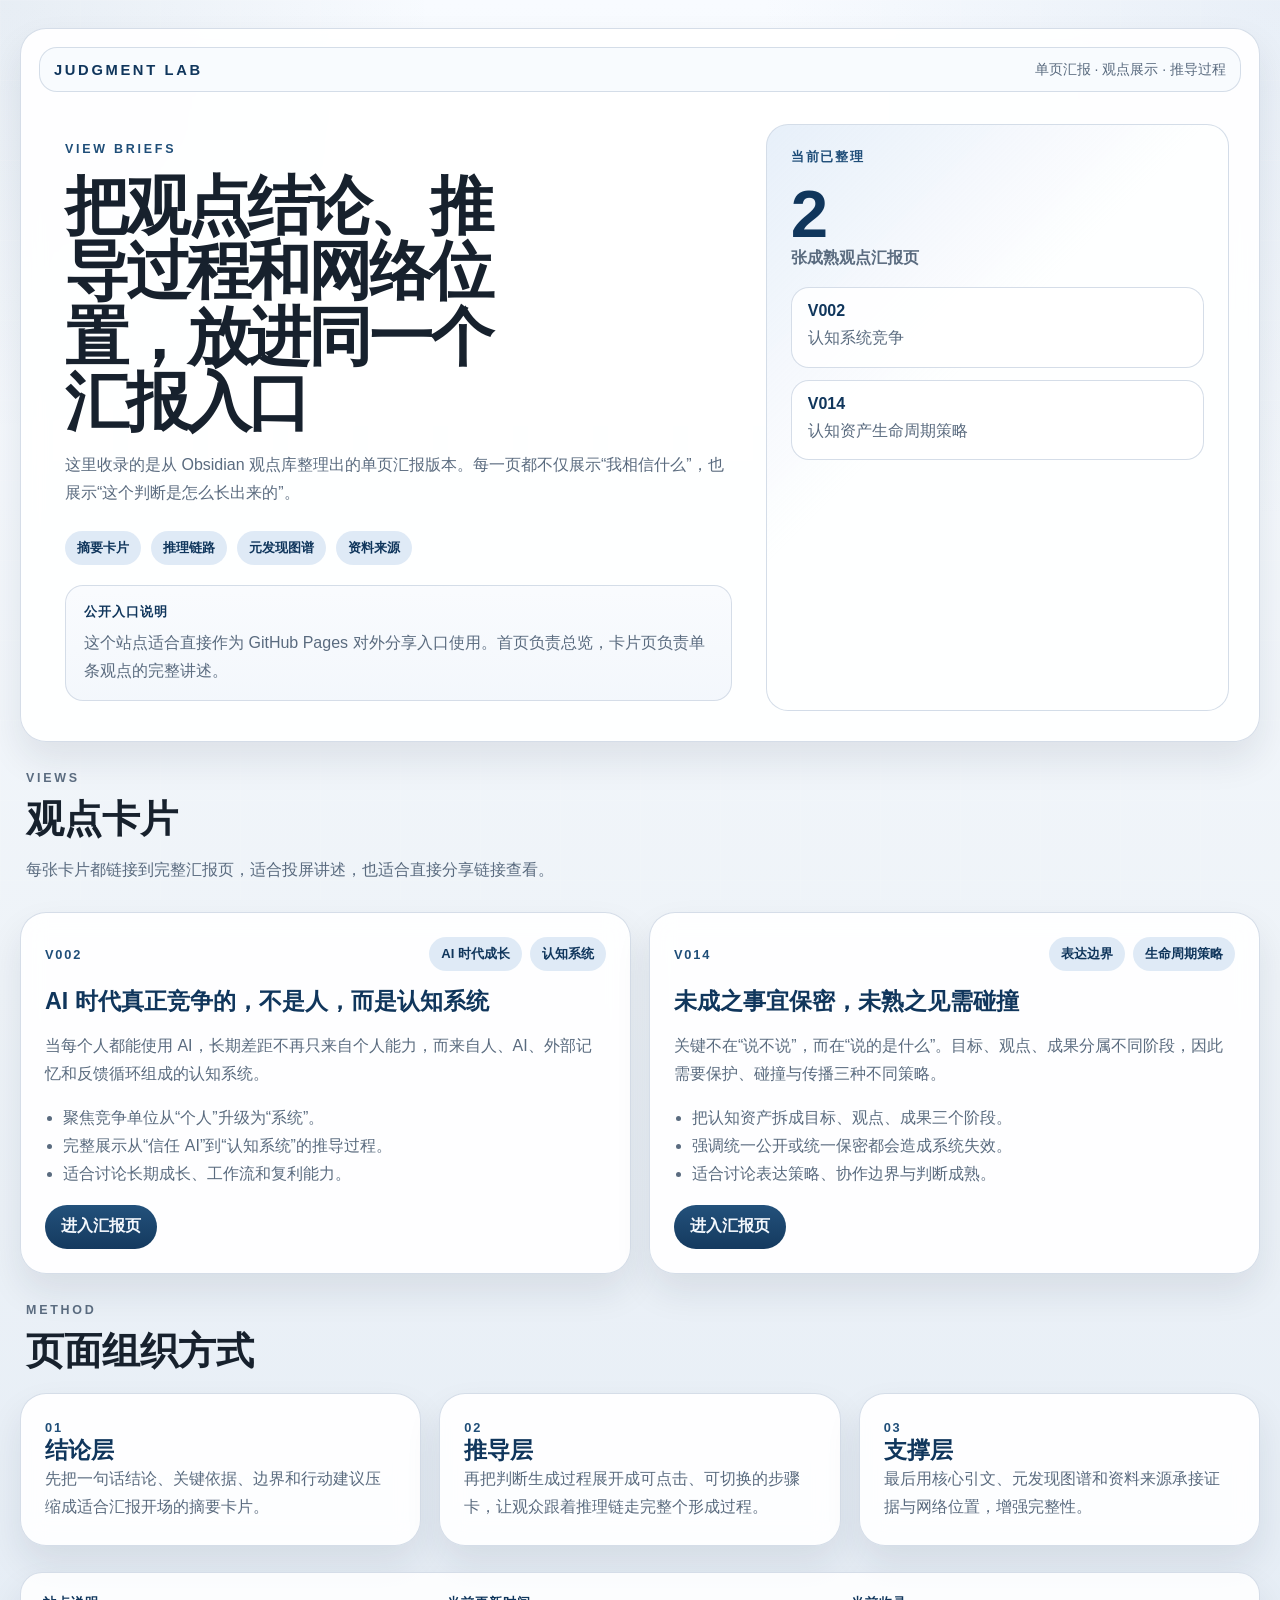
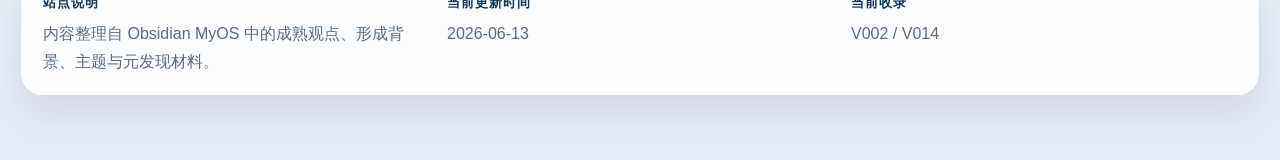
==== commit d5b1c972: "Add files via upload" ====
--- a/index.html
+++ b/index.html
@@ -3,484 +3,148 @@
   <head>
     <meta charset="UTF-8" />
     <meta name="viewport" content="width=device-width, initial-scale=1.0" />
-    <title>观点汇报页｜认知系统</title>
-    <link rel="stylesheet" href="./style.css" />
-    <script src="./script.js" defer></script>
+    <title>Judgment Lab｜观点汇报站点</title>
+    <link rel="stylesheet" href="./home.css" />
+    <script src="./home.js" defer></script>
   </head>
   <body>
-    <main class="page">
-      <header class="hero">
-        <div class="hero-copy reveal" data-reveal>
-          <p class="eyebrow">Judgment Brief</p>
-          <div class="hero-kicker">
-            <span>核心判断升级</span>
-            <span>从工具使用到系统竞争</span>
-          </div>
-          <h1>AI 时代真正竞争的，不是人，而是认知系统</h1>
-          <p class="hero-note">
-            这不是一条只讲结论的观点，而是一条可以回溯其形成过程的判断：
-            从“<span class="text-highlight">信任 AI</span>”出发，经过校准、协同、外脑与反馈循环，最终收敛为“<span class="text-highlight">认知系统竞争</span>”。
-          </p>
-          <div class="hero-path">
-            <span>信任</span>
-            <i></i>
-            <span>校准边界</span>
-            <i></i>
-            <span>共同进化</span>
-            <i></i>
-            <span>认知系统</span>
+    <main class="home-page">
+      <section class="home-hero reveal" data-reveal>
+        <nav class="home-nav" aria-label="站点导航">
+          <a class="home-brand" href="./index.html">Judgment Lab</a>
+          <div class="home-nav-note">单页汇报 · 观点展示 · 推导过程</div>
+        </nav>
+
+        <div class="hero-shell">
+          <div class="hero-copy">
+            <p class="eyebrow">View Briefs</p>
+            <h1>把观点结论、推导过程和网络位置，放进同一个汇报入口</h1>
+            <p class="hero-text">
+              这里收录的是从 Obsidian 观点库整理出的单页汇报版本。每一页都不仅展示“我相信什么”，也展示“这个判断是怎么长出来的”。
+            </p>
+
+            <div class="hero-points">
+              <span>摘要卡片</span>
+              <span>推理链路</span>
+              <span>元发现图谱</span>
+              <span>资料来源</span>
+            </div>
+
+            <div class="hero-public-note">
+              <strong>公开入口说明</strong>
+              <p>这个站点适合直接作为 GitHub Pages 对外分享入口使用。首页负责总览，卡片页负责单条观点的完整讲述。</p>
+            </div>
           </div>
 
-          <section class="hero-diagram">
-            <div class="diagram-head">
-              <span class="label">认知系统示意图</span>
-              <p>长期优势来自一个持续自我校准的闭环，而不是单次工具调用。</p>
+          <div class="hero-panel">
+            <div class="panel-label">当前已整理</div>
+            <div class="panel-metric">
+              <strong>2</strong>
+              <span>张成熟观点汇报页</span>
             </div>
-            <div class="diagram-shell">
-              <svg viewBox="0 0 680 310" role="img" aria-label="人、AI、外脑、反馈循环再回到人的闭环结构">
-                <defs>
-                  <linearGradient id="loopStroke" x1="0%" y1="0%" x2="100%" y2="0%">
-                    <stop offset="0%" stop-color="#204c7a" />
-                    <stop offset="100%" stop-color="#5f86b4" />
-                  </linearGradient>
-                  <filter id="softGlow">
-                    <feDropShadow dx="0" dy="8" stdDeviation="10" flood-color="#204c7a" flood-opacity="0.12" />
-                  </filter>
-                  <marker id="arrowTip" markerWidth="10" markerHeight="10" refX="7" refY="5" orient="auto">
-                    <path d="M0,0 L10,5 L0,10 z" fill="#3a6798"></path>
-                  </marker>
-                </defs>
-
-                <path
-                  class="loop-path"
-                  d="M115 155 C115 85, 235 48, 340 48 C470 48, 565 108, 565 155 C565 230, 460 268, 340 268 C210 268, 115 228, 115 155"
-                ></path>
-
-                <line class="loop-arrow" x1="176" y1="88" x2="238" y2="65"></line>
-                <line class="loop-arrow" x1="433" y1="64" x2="492" y2="86"></line>
-                <line class="loop-arrow" x1="498" y1="219" x2="440" y2="244"></line>
-                <line class="loop-arrow" x1="244" y1="245" x2="182" y2="220"></line>
-
-                <g class="loop-node" transform="translate(86 117)">
-                  <rect width="118" height="74" rx="24"></rect>
-                  <text x="59" y="34">人</text>
-                  <text x="59" y="53" class="node-sub">判断与提问</text>
-                </g>
-
-                <g class="loop-node" transform="translate(238 34)">
-                  <rect width="118" height="74" rx="24"></rect>
-                  <text x="59" y="34">AI</text>
-                  <text x="59" y="53" class="node-sub">放大与生成</text>
-                </g>
-
-                <g class="loop-node" transform="translate(391 117)">
-                  <rect width="118" height="74" rx="24"></rect>
-                  <text x="59" y="34">外脑</text>
-                  <text x="59" y="53" class="node-sub">知识库与工作流</text>
-                </g>
-
-                <g class="loop-node node-emphasis" transform="translate(238 204)">
-                  <rect width="142" height="74" rx="24"></rect>
-                  <text x="71" y="34">反馈循环</text>
-                  <text x="71" y="53" class="node-sub">复盘 调整 再分工</text>
-                </g>
-              </svg>
-            </div>
-          </section>
-        </div>
-        <aside class="summary-card reveal" data-reveal>
-          <div class="summary-block reveal" data-reveal>
-            <span class="label">一句话结论</span>
-            <p>
-              当人人都能使用 AI 时，真正拉开长期差距的，不再只是个人能力，而是
-              <strong>人 + AI + 外部记忆 + 反馈循环</strong>构成的认知系统。
-            </p>
-          </div>
-
-          <div class="summary-block reveal" data-reveal>
-            <span class="label">三条关键依据</span>
-            <ul>
-              <li>同样使用 AI，有的人把它当搜索工具，有的人能形成持续对话与反馈闭环。</li>
-              <li>单独谈“人与 AI 协同能力”过于局部，无法解释知识库、Agent 与工作流的长期差异。</li>
-              <li>真正成长的对象不是单独的人或 AI，而是两者连同外脑与反馈机制组成的系统。</li>
-            </ul>
-          </div>
-
-          <div class="summary-block reveal" data-reveal>
-            <span class="label">适用边界 / 影响判断</span>
-            <p>
-              这条判断更适用于中长期竞争力、复杂任务和持续学习场景；不适合被简化为“只要会用 AI 就能赢”。
-            </p>
-          </div>
-
-          <div class="summary-block reveal" data-reveal>
-            <span class="label">下一步行动建议</span>
-            <p>
-              从“多用一个工具”升级为“建立一套认知工作流”：固定记录、复盘、反馈与人机分工校准机制。
-            </p>
-          </div>
-
-          <div class="summary-block chart-block reveal" data-reveal>
-            <span class="label">竞争维度升级路径</span>
-            <div class="upgrade-chart" aria-label="竞争维度从工具使用升级到认知系统的路径图">
-              <div class="chart-row">
-                <div class="chart-meta">
-                  <strong>工具使用</strong>
-                  <span>单点提效</span>
-                </div>
-                <div class="chart-bar"><span style="--bar: 28%"></span></div>
+            <div class="panel-list">
+              <div>
+                <b>V002</b>
+                <p>认知系统竞争</p>
               </div>
-              <div class="chart-row">
-                <div class="chart-meta">
-                  <strong>协同能力</strong>
-                  <span>人与 AI 配合</span>
-                </div>
-                <div class="chart-bar"><span style="--bar: 52%"></span></div>
-              </div>
-              <div class="chart-row">
-                <div class="chart-meta">
-                  <strong>外脑系统</strong>
-                  <span>知识沉淀与复用</span>
-                </div>
-                <div class="chart-bar"><span style="--bar: 74%"></span></div>
-              </div>
-              <div class="chart-row">
-                <div class="chart-meta">
-                  <strong>认知系统</strong>
-                  <span>反馈闭环与持续进化</span>
-                </div>
-                <div class="chart-bar chart-bar-emphasis"><span style="--bar: 100%"></span></div>
+              <div>
+                <b>V014</b>
+                <p>认知资产生命周期策略</p>
               </div>
             </div>
-          </div>
-        </aside>
-      </header>
-
-      <section class="section reveal" data-reveal>
-        <div class="section-head">
-          <p class="eyebrow">Process</p>
-          <h2>观点生成过程</h2>
-          <p>
-            这条观点并不是一步到位形成的，而是在对一个更具体的问题不断下钻后，逐层替换旧解释、保留更强解释力的结果。
-          </p>
-        </div>
-
-        <div class="process-board reveal" data-reveal data-process-board>
-          <nav class="process-nav" aria-label="观点生成过程步骤">
-            <button class="process-pill is-active" type="button" data-step="0">
-              <span class="pill-index">01</span>
-              <span class="pill-label">起点现象</span>
-            </button>
-            <button class="process-pill" type="button" data-step="1">
-              <span class="pill-index">02</span>
-              <span class="pill-label">触发问题</span>
-            </button>
-            <button class="process-pill" type="button" data-step="2">
-              <span class="pill-index">03</span>
-              <span class="pill-label">关键例子</span>
-            </button>
-            <button class="process-pill" type="button" data-step="3">
-              <span class="pill-index">04</span>
-              <span class="pill-label">判断逻辑</span>
-            </button>
-            <button class="process-pill" type="button" data-step="4">
-              <span class="pill-index">05</span>
-              <span class="pill-label">观点成型</span>
-            </button>
-            <button class="process-pill" type="button" data-step="5">
-              <span class="pill-index">06</span>
-              <span class="pill-label">可验证方式</span>
-            </button>
-          </nav>
-
-          <div class="process-stage">
-            <article class="stage-panel is-active" data-panel="0">
-              <div class="stage-meta">
-                <span class="stage-index">01</span>
-                <p class="stage-tag">Observation</p>
-              </div>
-              <div class="stage-copy">
-                <h3>起点现象</h3>
-                <div class="reasoning-chain">
-                  <article class="chain-item">
-                    <span class="chain-label">观察到</span>
-                    <p>同样使用 AI 半年，有的人能力持续抬升，有的人仍停留在一次性提问。</p>
-                  </article>
-                  <span class="chain-arrow">↓</span>
-                  <article class="chain-item">
-                    <span class="chain-label">旧解释</span>
-                    <p>看上去像是“有人更聪明”，所以更会用 AI。</p>
-                  </article>
-                  <span class="chain-arrow">↓</span>
-                  <article class="chain-item">
-                    <span class="chain-label">问题</span>
-                    <p>如果只是智力差异，为什么这种差距会随着时间继续扩大，而不是稳定不变？</p>
-                  </article>
-                  <span class="chain-arrow">↓</span>
-                  <article class="chain-item">
-                    <span class="chain-label">暂时结论</span>
-                    <p>差异可能不在 AI 本身，而在 AI 被放进了什么样的使用结构里。</p>
-                  </article>
-                </div>
-              </div>
-            </article>
-
-            <article class="stage-panel" data-panel="1">
-              <div class="stage-meta">
-                <span class="stage-index">02</span>
-                <p class="stage-tag">Question</p>
-              </div>
-              <div class="stage-copy">
-                <h3>触发问题</h3>
-                <div class="reasoning-chain">
-                  <article class="chain-item">
-                    <span class="chain-label">发现</span>
-                    <p>单纯把差异解释为 Prompt 能力，解释不了长期复利。</p>
-                  </article>
-                  <span class="chain-arrow">↓</span>
-                  <article class="chain-item">
-                    <span class="chain-label">继续追问</span>
-                    <p>到底是什么在累积？是回答质量，还是回答之外的东西？</p>
-                  </article>
-                  <span class="chain-arrow">↓</span>
-                  <article class="chain-item">
-                    <span class="chain-label">被排除</span>
-                    <p>模型版本、提示词技巧、使用频率，都不足以单独解释这种长期差异。</p>
-                  </article>
-                  <span class="chain-arrow">↓</span>
-                  <article class="chain-item">
-                    <span class="chain-label">推进方向</span>
-                    <p>真正需要找的，是一个会持续积累、持续修正的竞争单位。</p>
-                  </article>
-                </div>
-              </div>
-            </article>
-
-            <article class="stage-panel" data-panel="2">
-              <div class="stage-meta">
-                <span class="stage-index">03</span>
-                <p class="stage-tag">Example</p>
-              </div>
-              <div class="stage-copy">
-                <h3>关键例子</h3>
-                <div class="reasoning-chain">
-                  <article class="chain-item">
-                    <span class="chain-label">案例 A</span>
-                    <p>用完 AI 就结束，答案没有进入记录、复盘和下一轮提问。</p>
-                  </article>
-                  <span class="chain-arrow">↓</span>
-                  <article class="chain-item">
-                    <span class="chain-label">案例 B</span>
-                    <p>回答被记录、被改写、被追问，再进入下一次决策。</p>
-                  </article>
-                  <span class="chain-arrow">↓</span>
-                  <article class="chain-item">
-                    <span class="chain-label">差异显现</span>
-                    <p>前者只有一次性交互，后者开始形成“记录 → 复盘 → 再提问”的连续结构。</p>
-                  </article>
-                  <span class="chain-arrow">↓</span>
-                  <div class="mini-flow">
-                    <span>一次性调用</span>
-                    <span>记录沉淀</span>
-                    <span>复盘修正</span>
-                    <span>再提问</span>
-                  </div>
-                </div>
-              </div>
-            </article>
-
-            <article class="stage-panel" data-panel="3">
-              <div class="stage-meta">
-                <span class="stage-index">04</span>
-                <p class="stage-tag">Logic</p>
-              </div>
-              <div class="stage-copy">
-                <h3>判断逻辑</h3>
-                <div class="reasoning-chain">
-                  <article class="chain-item">
-                    <span class="chain-label">修正前提</span>
-                    <p>人与 AI 不是一次协作，而是一种可以重复、校正、重构的循环关系。</p>
-                  </article>
-                  <span class="chain-arrow">↓</span>
-                  <article class="chain-item">
-                    <span class="chain-label">新解释</span>
-                    <p>真正的差异，不在于这次问得多好，而在于这次输出是否被纳入下一轮思考。</p>
-                  </article>
-                  <span class="chain-arrow">↓</span>
-                  <div class="logic-loop">
-                    <span>人</span>
-                    <i></i>
-                    <span>AI</span>
-                    <i></i>
-                    <span>记录</span>
-                    <i></i>
-                    <span>反馈</span>
-                    <i></i>
-                    <span>再次提问</span>
-                  </div>
-                  <span class="chain-arrow">↓</span>
-                  <article class="chain-item">
-                    <span class="chain-label">逻辑结果</span>
-                    <p>一旦进入循环，竞争的核心就不再是单次能力，而是整套循环是否持续运行。</p>
-                  </article>
-                </div>
-              </div>
-            </article>
-
-            <article class="stage-panel" data-panel="4">
-              <div class="stage-meta">
-                <span class="stage-index">05</span>
-                <p class="stage-tag">Conclusion</p>
-              </div>
-              <div class="stage-copy">
-                <h3>观点成型</h3>
-                <div class="reasoning-chain">
-                  <article class="chain-item">
-                    <span class="chain-label">被放弃</span>
-                    <p>“人与 AI 协同能力”仍然太窄，只解释了一段关系，没有解释沉淀和反馈。</p>
-                  </article>
-                  <span class="chain-arrow">↓</span>
-                  <article class="chain-item">
-                    <span class="chain-label">概念升级</span>
-                    <p>竞争单位从“个人”升级为“人 + AI + 外部记忆 + 反馈机制”的整体。</p>
-                  </article>
-                  <span class="chain-arrow">↓</span>
-                  <article class="chain-item chain-item-strong">
-                    <span class="chain-label">最终表达</span>
-                    <p><strong><span class="text-highlight">AI 时代真正竞争的，是认知系统和认知系统。</span></strong></p>
-                  </article>
-                </div>
-              </div>
-            </article>
-
-            <article class="stage-panel" data-panel="5">
-              <div class="stage-meta">
-                <span class="stage-index">06</span>
-                <p class="stage-tag">Validation</p>
-              </div>
-              <div class="stage-copy">
-                <h3>可验证方式</h3>
-                <div class="reasoning-chain">
-                  <article class="chain-item">
-                    <span class="chain-label">未来 90 天观察</span>
-                    <p>不要只看谁问得更快，而要看谁在持续形成可复用的工作结构。</p>
-                  </article>
-                  <span class="chain-arrow">↓</span>
-                  <article class="chain-item">
-                    <span class="chain-label">重点信号</span>
-                    <p>是否存在稳定的记录、反馈、复盘，以及据此再分工的闭环。</p>
-                  </article>
-                  <span class="chain-arrow">↓</span>
-                  <article class="chain-item">
-                    <span class="chain-label">验证标准</span>
-                    <p>如果闭环存在，能力差距会继续扩大；如果没有，优势大多停留在工具熟练度层。</p>
-                  </article>
-                </div>
-              </div>
-            </article>
           </div>
         </div>
       </section>
 
-      <section class="section split-section reveal" data-reveal>
+      <section class="home-section reveal" data-reveal>
         <div class="section-head">
-          <p class="eyebrow">Support</p>
-          <h2>补充材料</h2>
+          <p class="eyebrow">Views</p>
+          <h2>观点卡片</h2>
+          <p>每张卡片都链接到完整汇报页，适合投屏讲述，也适合直接分享链接查看。</p>
         </div>
 
-        <div class="support-grid">
-          <article class="panel support-panel support-panel-quotes reveal" data-reveal>
-            <h3>核心引文</h3>
-            <div class="quote-stack">
-              <article class="quote-card">
-                <p class="quote-mark">“</p>
-                <p class="quote-text">信任只是进入循环的门票。</p>
-                <p class="quote-note">用于界定：信任是起点，不是最终竞争力。</p>
-              </article>
-              <article class="quote-card">
-                <p class="quote-mark">“</p>
-                <p class="quote-text">真正成长的并不是人，或者 AI，而是人 + AI + 外部记忆 + 反馈循环组成的系统。</p>
-                <p class="quote-note">用于支撑：竞争单位已经从个体升级为系统。</p>
-              </article>
-              <article class="quote-card">
-                <p class="quote-mark">“</p>
-                <p class="quote-text">协同能力只是认知系统的一部分。</p>
-                <p class="quote-note">用于修正：只谈协同，还不足以解释长期差异。</p>
-              </article>
+        <div class="cards-grid">
+          <article class="view-card reveal" data-reveal>
+            <div class="view-meta">
+              <span class="view-id">V002</span>
+              <div class="view-tags">
+                <span>AI 时代成长</span>
+                <span>认知系统</span>
+              </div>
             </div>
+            <h3>AI 时代真正竞争的，不是人，而是认知系统</h3>
+            <p class="view-summary">
+              当每个人都能使用 AI，长期差距不再只来自个人能力，而来自人、AI、外部记忆和反馈循环组成的认知系统。
+            </p>
+            <ul class="view-points">
+              <li>聚焦竞争单位从“个人”升级为“系统”。</li>
+              <li>完整展示从“信任 AI”到“认知系统”的推导过程。</li>
+              <li>适合讨论长期成长、工作流和复利能力。</li>
+            </ul>
+            <a class="view-link" href="./v002.html">进入汇报页</a>
           </article>
 
-          <article class="panel support-panel support-panel-graph reveal" data-reveal>
-            <h3>元发现图谱</h3>
-            <div class="meta-graph" data-meta-graph>
-              <div class="meta-map-wrap">
-                <div class="meta-map-head">
-                  <span class="label">网络定位</span>
-                  <p>从主题源头进入，经关键转折收敛到当前观点，再延伸出下一步问题。</p>
-                </div>
-                <div class="meta-map" role="group" aria-label="当前观点在观点网络中的位置">
-                  <button class="meta-node" type="button" data-node="source">
-                    <span class="meta-node-index">01</span>
-                    <span class="meta-node-type">主题源头</span>
-                    <strong>AI 时代人的成长问题</strong>
-                  </button>
-                  <i class="meta-link" data-link="source-turn"></i>
-                  <button class="meta-node" type="button" data-node="turn">
-                    <span class="meta-node-index">02</span>
-                    <span class="meta-node-type">关键转折</span>
-                    <strong>信任不是结论</strong>
-                  </button>
-                  <i class="meta-link" data-link="turn-current"></i>
-                  <button class="meta-node is-current" type="button" data-node="current">
-                    <span class="meta-node-index">03</span>
-                    <span class="meta-node-type">当前观点</span>
-                    <strong>竞争单位升级为认知系统</strong>
-                  </button>
-                  <i class="meta-link" data-link="current-extension"></i>
-                  <button class="meta-node" type="button" data-node="extension">
-                    <span class="meta-node-index">04</span>
-                    <span class="meta-node-type">延伸问题</span>
-                    <strong>系统如何形成长期复利</strong>
-                  </button>
-                </div>
+          <article class="view-card reveal" data-reveal>
+            <div class="view-meta">
+              <span class="view-id">V014</span>
+              <div class="view-tags">
+                <span>表达边界</span>
+                <span>生命周期策略</span>
               </div>
+            </div>
+            <h3>未成之事宜保密，未熟之见需碰撞</h3>
+            <p class="view-summary">
+              关键不在“说不说”，而在“说的是什么”。目标、观点、成果分属不同阶段，因此需要保护、碰撞与传播三种不同策略。
+            </p>
+            <ul class="view-points">
+              <li>把认知资产拆成目标、观点、成果三个阶段。</li>
+              <li>强调统一公开或统一保密都会造成系统失效。</li>
+              <li>适合讨论表达策略、协作边界与判断成熟。</li>
+            </ul>
+            <a class="view-link" href="./v014.html">进入汇报页</a>
+          </article>
+        </div>
+      </section>
 
-              <article class="meta-detail meta-detail-card">
-                <span class="label">节点说明</span>
-                <h4 data-meta-title>当前观点</h4>
-                <p data-meta-body>
-                  这条观点并不是孤立判断，而是从“AI 时代人该如何成长”这个大主题里，经由对“信任”“协同”“外脑”“反馈循环”的连续修正后收敛出来的阶段性结论。
-                </p>
-                <div class="meta-detail-tags">
-                  <span data-meta-tag="0">主题归属</span>
-                  <span data-meta-tag="1">概念修正</span>
-                  <span data-meta-tag="2">下一步追问</span>
-                </div>
-              </article>
-            </div>
+      <section class="home-section reveal" data-reveal>
+        <div class="section-head">
+          <p class="eyebrow">Method</p>
+          <h2>页面组织方式</h2>
+        </div>
+
+        <div class="method-grid">
+          <article class="method-card">
+            <span class="method-step">01</span>
+            <h3>结论层</h3>
+            <p>先把一句话结论、关键依据、边界和行动建议压缩成适合汇报开场的摘要卡片。</p>
           </article>
+          <article class="method-card">
+            <span class="method-step">02</span>
+            <h3>推导层</h3>
+            <p>再把判断生成过程展开成可点击、可切换的步骤卡，让观众跟着推理链走完整个形成过程。</p>
+          </article>
+          <article class="method-card">
+            <span class="method-step">03</span>
+            <h3>支撑层</h3>
+            <p>最后用核心引文、元发现图谱和资料来源承接证据与网络位置，增强完整性。</p>
+          </article>
+        </div>
+      </section>
 
-          <article class="panel support-panel support-panel-sources reveal" data-reveal>
-            <h3>资料来源</h3>
-            <div class="source-cards">
-              <article class="source-card">
-                <strong>V002 AI时代真正竞争的，不是人，而是认知系统.md</strong>
-                <p>主观点原文，提供一句话判断、关键背景与被修正后的最终表达。</p>
-              </article>
-              <article class="source-card">
-                <strong>E001 V002 认知系统的完整推导链.md</strong>
-                <p>提供从“信任”到“认知系统”的中间推导与概念升级路径。</p>
-              </article>
-              <article class="source-card">
-                <strong>观点收集工作流.md</strong>
-                <p>补充观点如何被共创、追问、收敛并形成卡片的流程语境。</p>
-              </article>
-              <article class="source-card">
-                <strong>Judgment Lab 观点库.md</strong>
-                <p>提供观点库定位与材料组织方式，支撑整页叙述结构。</p>
-              </article>
-            </div>
-          </article>
+      <section class="home-section reveal" data-reveal>
+        <div class="site-footnote">
+          <div>
+            <span class="footnote-label">站点说明</span>
+            <p>内容整理自 Obsidian MyOS 中的成熟观点、形成背景、主题与元发现材料。</p>
+          </div>
+          <div>
+            <span class="footnote-label">当前更新时间</span>
+            <p>2026-06-13</p>
+          </div>
+          <div>
+            <span class="footnote-label">当前收录</span>
+            <p>V002 / V014</p>
+          </div>
         </div>
       </section>
     </main>
--- a/home.css
+++ b/home.css
@@ -0,0 +1,431 @@
+:root {
+  --bg: #eef3f8;
+  --bg-strong: #e4ecf5;
+  --panel: rgba(255, 255, 255, 0.92);
+  --panel-strong: #f8fbfe;
+  --line: #d2dbe7;
+  --text: #17212d;
+  --muted: #5a6b7f;
+  --accent: #1f4e79;
+  --accent-strong: #10365c;
+  --accent-soft: #dce8f6;
+  --shadow: 0 18px 36px rgba(18, 35, 57, 0.09);
+  --shadow-hover: 0 24px 48px rgba(18, 35, 57, 0.14);
+  --radius: 26px;
+  --max: 1240px;
+}
+
+* {
+  box-sizing: border-box;
+}
+
+html {
+  font-size: 16px;
+  scroll-behavior: smooth;
+}
+
+body {
+  margin: 0;
+  font-family: "PingFang SC", "Hiragino Sans GB", "Noto Sans SC", sans-serif;
+  color: var(--text);
+  background:
+    radial-gradient(circle at top left, rgba(31, 78, 121, 0.08), transparent 20%),
+    radial-gradient(circle at top right, rgba(95, 134, 180, 0.1), transparent 24%),
+    linear-gradient(180deg, #f8fbff 0%, var(--bg) 56%, var(--bg-strong) 100%);
+}
+
+body::before {
+  content: "";
+  position: fixed;
+  inset: 0;
+  pointer-events: none;
+  opacity: 0.28;
+  background-image:
+    linear-gradient(rgba(255, 255, 255, 0.38) 1px, transparent 1px),
+    linear-gradient(90deg, rgba(255, 255, 255, 0.32) 1px, transparent 1px);
+  background-size: 80px 80px;
+}
+
+.home-page {
+  width: min(calc(100% - 40px), var(--max));
+  margin: 0 auto;
+  padding: 28px 0 64px;
+}
+
+.reveal {
+  opacity: 0;
+  transform: translateY(30px);
+  transition:
+    opacity 650ms cubic-bezier(0.2, 0.8, 0.2, 1),
+    transform 650ms cubic-bezier(0.2, 0.8, 0.2, 1);
+}
+
+.reveal.is-visible {
+  opacity: 1;
+  transform: translateY(0);
+}
+
+.home-hero,
+.view-card,
+.method-card {
+  border: 1px solid rgba(210, 219, 231, 0.92);
+  border-radius: var(--radius);
+  background: var(--panel);
+  box-shadow: var(--shadow);
+  backdrop-filter: blur(12px);
+}
+
+.home-hero {
+  padding: 18px;
+}
+
+.home-nav {
+  display: flex;
+  align-items: center;
+  justify-content: space-between;
+  gap: 16px;
+  margin-bottom: 20px;
+  padding: 12px 14px;
+  border-radius: 18px;
+  background: rgba(248, 251, 254, 0.9);
+  border: 1px solid rgba(210, 219, 231, 0.92);
+}
+
+.home-brand {
+  color: var(--accent-strong);
+  text-decoration: none;
+  font-size: 0.92rem;
+  font-weight: 800;
+  letter-spacing: 0.18em;
+  text-transform: uppercase;
+}
+
+.home-nav-note {
+  color: var(--muted);
+  font-size: 0.88rem;
+}
+
+.hero-shell {
+  display: grid;
+  grid-template-columns: minmax(0, 1.2fr) minmax(290px, 0.8fr);
+  gap: 20px;
+  padding: 12px;
+}
+
+.hero-copy,
+.hero-panel,
+.view-card,
+.method-card {
+  transition:
+    transform 240ms ease,
+    box-shadow 240ms ease,
+    border-color 240ms ease;
+}
+
+.hero-panel:hover,
+.view-card:hover,
+.method-card:hover {
+  transform: translateY(-4px);
+  box-shadow: var(--shadow-hover);
+}
+
+.hero-copy {
+  padding: 18px 14px 10px;
+}
+
+.eyebrow {
+  margin: 0;
+  color: var(--accent);
+  font-size: 0.78rem;
+  letter-spacing: 0.22em;
+  text-transform: uppercase;
+  font-weight: 700;
+}
+
+.hero-copy h1 {
+  margin: 18px 0 16px;
+  max-width: 12ch;
+  font-size: clamp(2.6rem, 5vw, 4.9rem);
+  line-height: 1.02;
+  letter-spacing: -0.05em;
+}
+
+.hero-text,
+.section-head p,
+.view-summary,
+.view-points li,
+.method-card p,
+.panel-list p {
+  color: var(--muted);
+  line-height: 1.76;
+}
+
+.hero-points {
+  display: flex;
+  flex-wrap: wrap;
+  gap: 10px;
+  margin-top: 24px;
+}
+
+.hero-points span,
+.view-tags span {
+  display: inline-flex;
+  align-items: center;
+  padding: 8px 12px;
+  border-radius: 999px;
+  background: rgba(220, 232, 246, 0.9);
+  color: var(--accent-strong);
+  font-size: 0.82rem;
+  font-weight: 700;
+}
+
+.hero-public-note {
+  margin-top: 20px;
+  padding: 16px 18px;
+  border-radius: 18px;
+  border: 1px solid rgba(210, 219, 231, 0.92);
+  background: linear-gradient(180deg, rgba(249, 251, 254, 0.96), rgba(243, 247, 252, 0.96));
+}
+
+.hero-public-note strong,
+.footnote-label {
+  display: inline-block;
+  margin-bottom: 8px;
+  color: var(--accent-strong);
+  font-size: 0.84rem;
+  font-weight: 800;
+  letter-spacing: 0.08em;
+}
+
+.hero-public-note p,
+.site-footnote p {
+  margin: 0;
+  color: var(--muted);
+  line-height: 1.72;
+}
+
+.hero-panel {
+  display: grid;
+  gap: 18px;
+  align-content: start;
+  padding: 24px;
+  border-radius: 22px;
+  background:
+    linear-gradient(135deg, rgba(220, 232, 246, 0.64), rgba(255, 255, 255, 0.92) 42%),
+    var(--panel-strong);
+  border: 1px solid rgba(210, 219, 231, 0.94);
+}
+
+.panel-label,
+.view-id,
+.method-step {
+  color: var(--accent);
+  font-size: 0.8rem;
+  font-weight: 800;
+  letter-spacing: 0.14em;
+  text-transform: uppercase;
+}
+
+.panel-metric {
+  display: grid;
+  gap: 4px;
+}
+
+.panel-metric strong {
+  font-size: 4.2rem;
+  line-height: 0.9;
+  letter-spacing: -0.08em;
+  color: var(--accent-strong);
+}
+
+.panel-metric span {
+  color: var(--muted);
+  font-weight: 600;
+}
+
+.panel-list {
+  display: grid;
+  gap: 12px;
+}
+
+.panel-list div {
+  padding: 14px 16px;
+  border-radius: 18px;
+  background: rgba(255, 255, 255, 0.84);
+  border: 1px solid rgba(210, 219, 231, 0.92);
+}
+
+.panel-list b {
+  color: var(--accent-strong);
+  font-size: 1rem;
+}
+
+.panel-list p {
+  margin: 4px 0 0;
+}
+
+.home-section {
+  margin-top: 26px;
+}
+
+.section-head {
+  padding: 0 6px 12px;
+}
+
+.section-head h2 {
+  margin: 8px 0 10px;
+  font-size: clamp(1.8rem, 3vw, 2.5rem);
+  line-height: 1.08;
+}
+
+.cards-grid {
+  display: grid;
+  grid-template-columns: repeat(2, minmax(0, 1fr));
+  gap: 18px;
+}
+
+.view-card {
+  display: grid;
+  gap: 16px;
+  padding: 24px;
+}
+
+.view-meta {
+  display: flex;
+  flex-wrap: wrap;
+  gap: 10px;
+  justify-content: space-between;
+  align-items: center;
+}
+
+.view-tags {
+  display: flex;
+  flex-wrap: wrap;
+  gap: 8px;
+}
+
+.view-card h3,
+.method-card h3 {
+  margin: 0;
+  color: var(--accent-strong);
+  font-size: 1.45rem;
+  line-height: 1.24;
+}
+
+.view-summary,
+.method-card p {
+  margin: 0;
+}
+
+.view-points {
+  margin: 0;
+  padding-left: 18px;
+}
+
+.view-link {
+  display: inline-flex;
+  width: fit-content;
+  align-items: center;
+  justify-content: center;
+  min-height: 44px;
+  padding: 0 16px;
+  border-radius: 999px;
+  background: linear-gradient(180deg, rgba(31, 78, 121, 0.98), rgba(16, 54, 92, 0.98));
+  color: #f4f8fd;
+  text-decoration: none;
+  font-weight: 700;
+}
+
+.method-grid {
+  display: grid;
+  grid-template-columns: repeat(3, minmax(0, 1fr));
+  gap: 18px;
+}
+
+.method-card {
+  padding: 24px;
+}
+
+.site-footnote {
+  display: grid;
+  grid-template-columns: repeat(3, minmax(0, 1fr));
+  gap: 18px;
+  padding: 20px 22px;
+  border: 1px solid rgba(210, 219, 231, 0.92);
+  border-radius: 22px;
+  background: rgba(255, 255, 255, 0.86);
+  box-shadow: var(--shadow);
+}
+
+@media (prefers-reduced-motion: reduce) {
+  .reveal,
+  .reveal.is-visible,
+  .hero-panel,
+  .view-card,
+  .method-card {
+    transition: none;
+    transform: none;
+    opacity: 1;
+  }
+}
+
+@media (max-width: 980px) {
+  .hero-shell,
+  .cards-grid,
+  .method-grid,
+  .site-footnote {
+    grid-template-columns: 1fr;
+  }
+
+  .hero-copy h1 {
+    max-width: none;
+  }
+}
+
+@media (max-width: 720px) {
+  .home-page {
+    width: min(calc(100% - 22px), var(--max));
+    padding: 18px 0 40px;
+  }
+
+  .home-nav {
+    flex-direction: column;
+    align-items: flex-start;
+  }
+
+  .home-hero {
+    padding: 14px;
+  }
+
+  .hero-shell {
+    padding: 6px;
+  }
+
+  .hero-copy {
+    padding: 12px 8px 4px;
+  }
+
+  .hero-points {
+    gap: 8px;
+  }
+
+  .hero-copy h1 {
+    font-size: clamp(2.2rem, 11vw, 3.6rem);
+  }
+
+  .view-card,
+  .method-card,
+  .hero-panel,
+  .site-footnote {
+    padding: 18px;
+  }
+
+  .view-meta {
+    align-items: flex-start;
+    flex-direction: column;
+  }
+
+  .view-link {
+    width: 100%;
+  }
+}
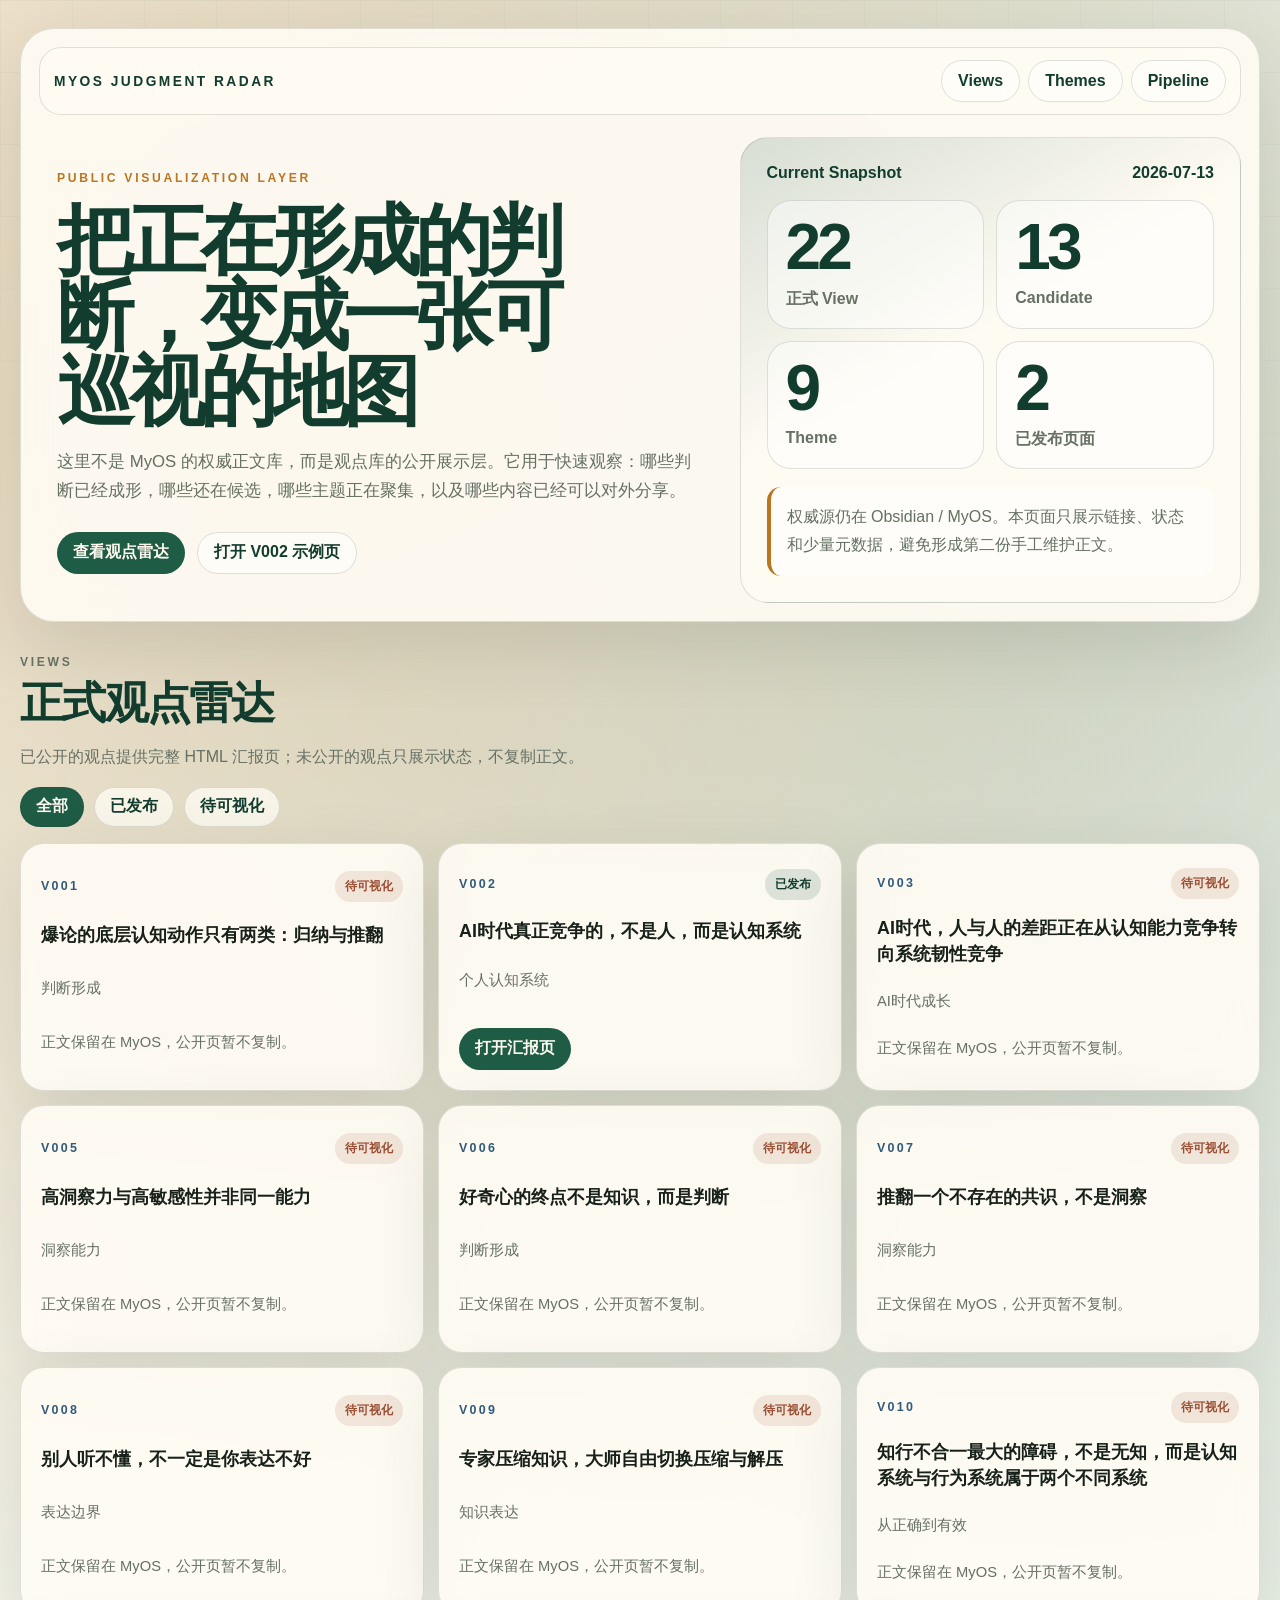
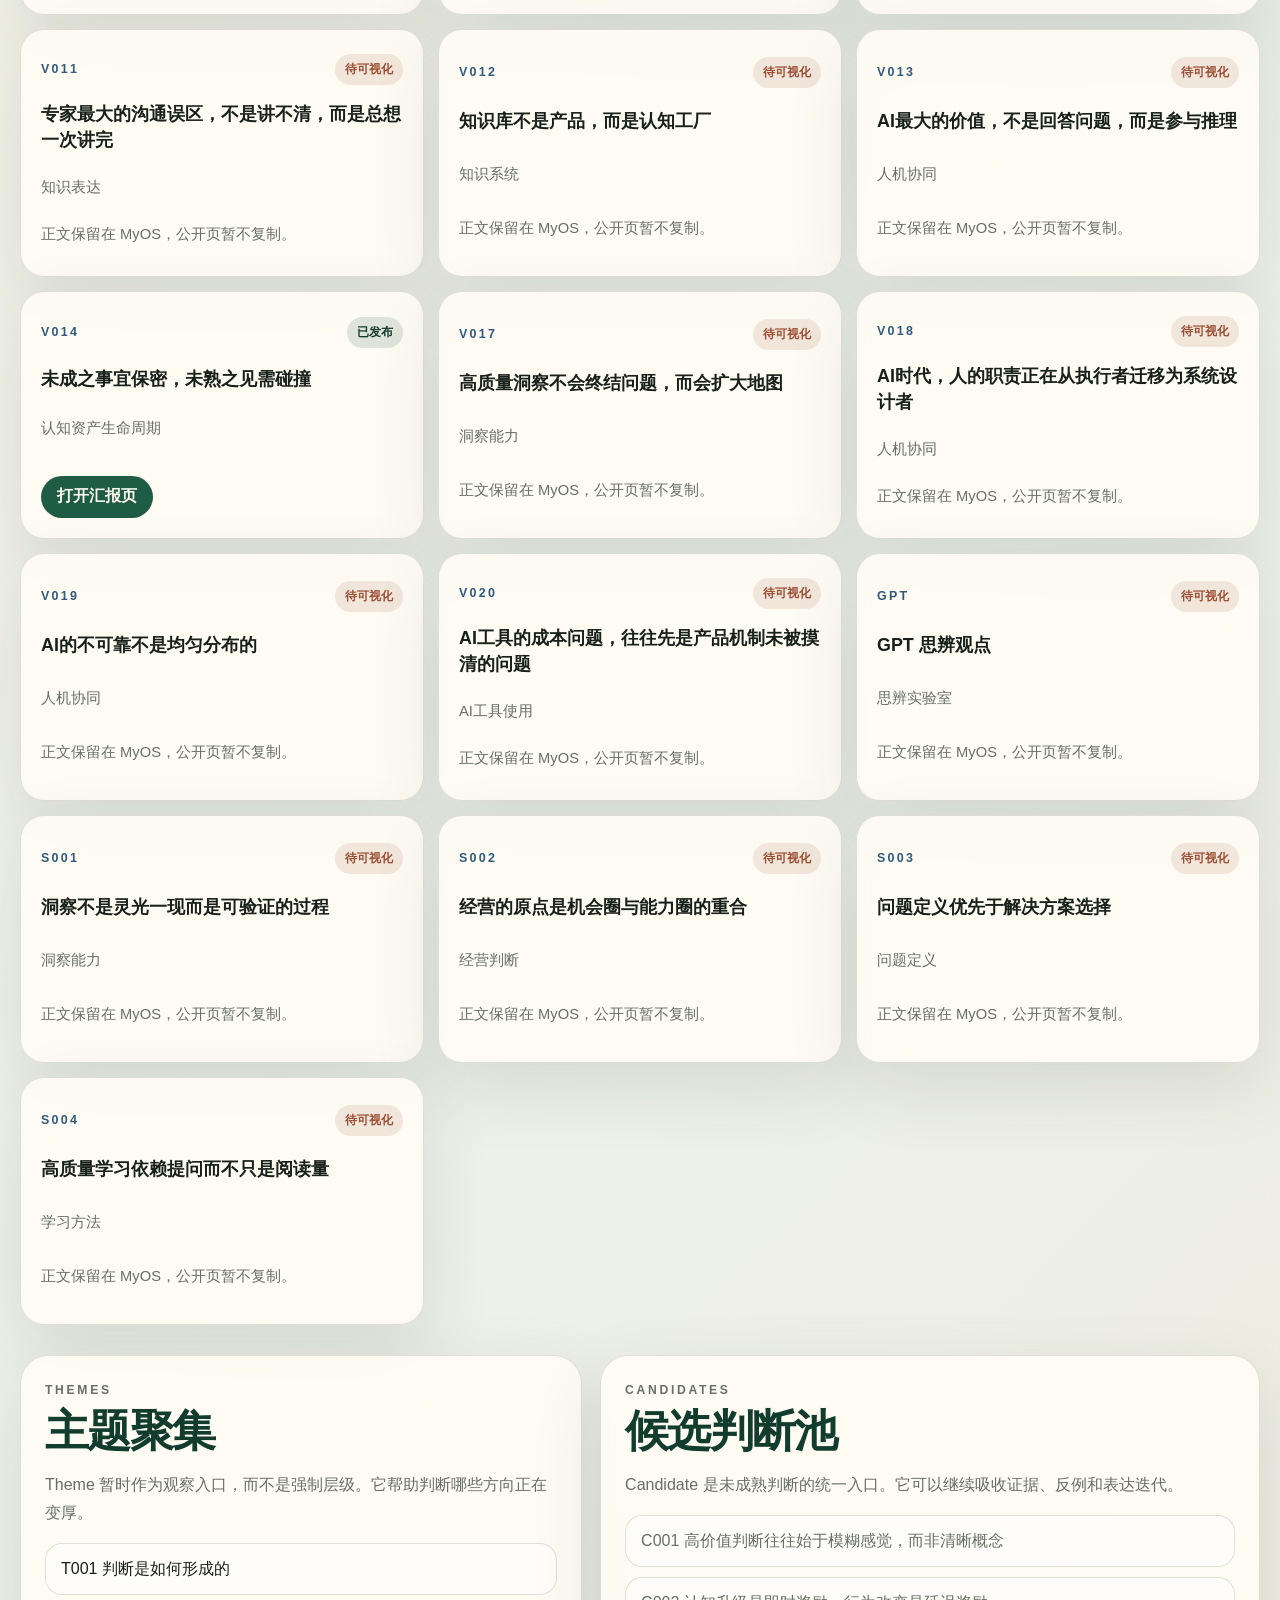
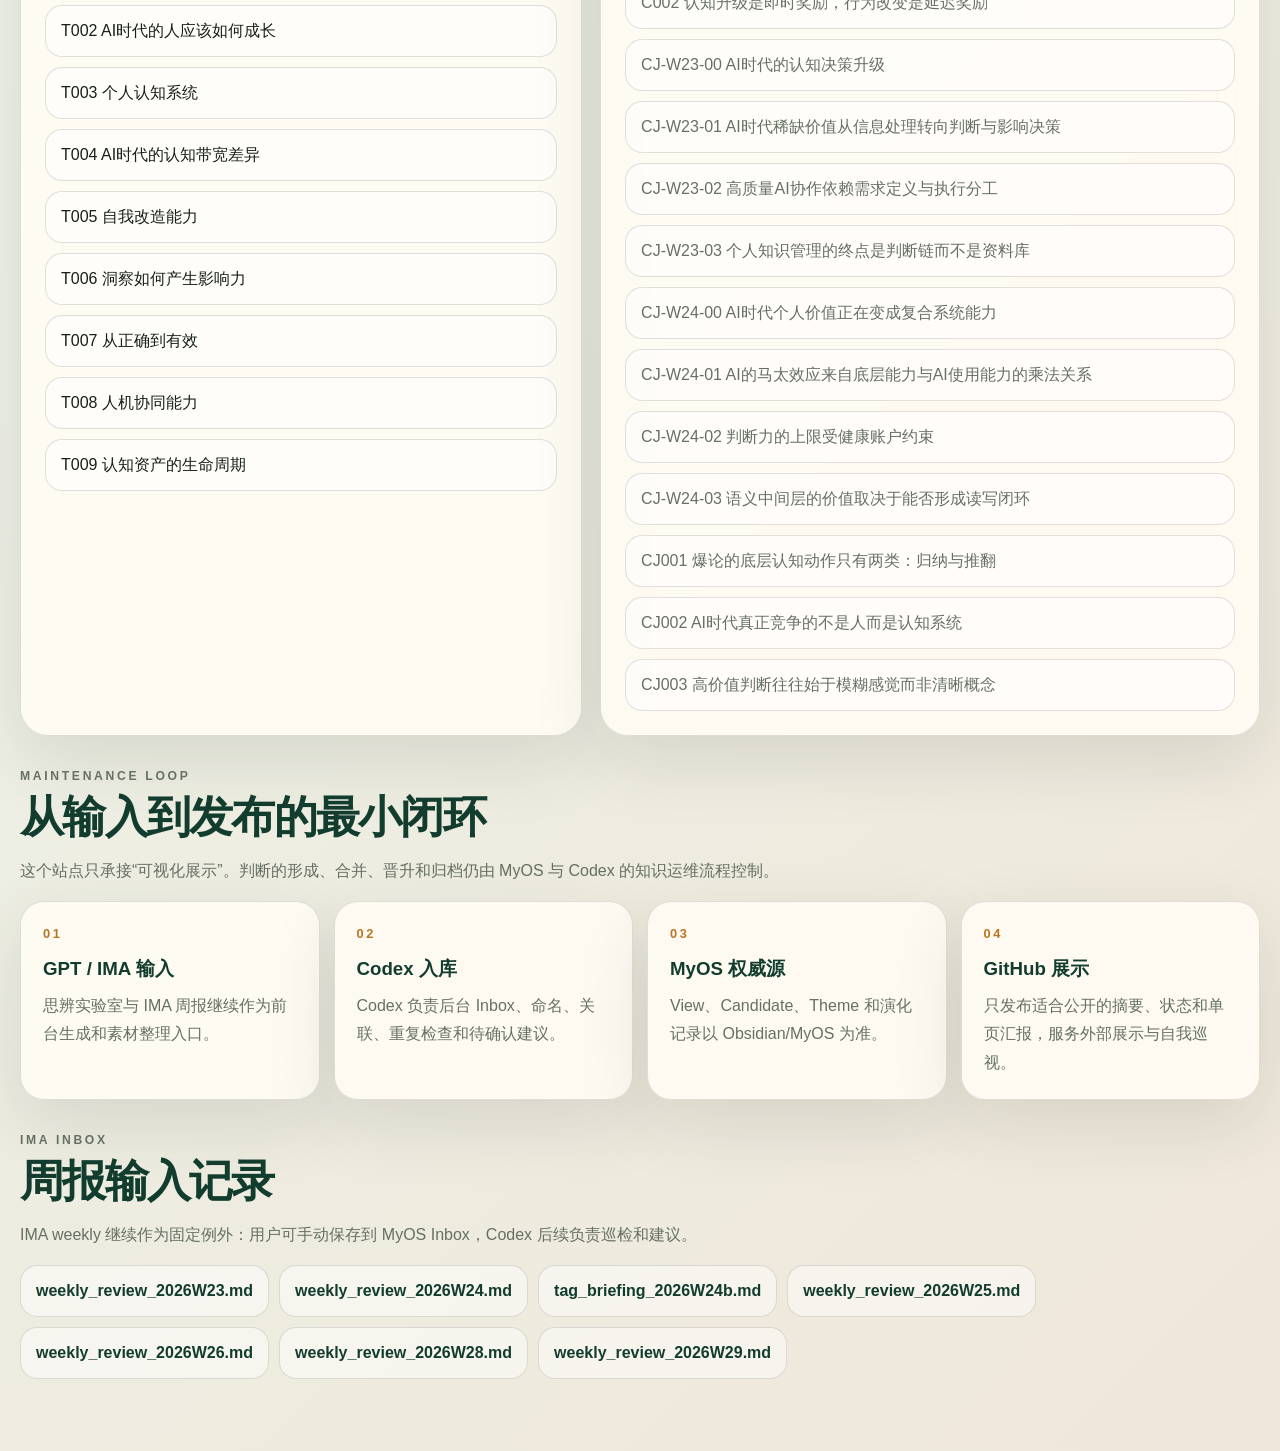
==== commit 0dd66a6f: "Create MyOS judgment radar homepage" ====
--- a/index.html
+++ b/index.html
@@ -3,149 +3,138 @@
   <head>
     <meta charset="UTF-8" />
     <meta name="viewport" content="width=device-width, initial-scale=1.0" />
-    <title>Judgment Lab｜观点汇报站点</title>
+    <title>MyOS Judgment Radar｜观点库可视化入口</title>
+    <meta
+      name="description"
+      content="MyOS 观点库的公开展示层：展示正式观点、候选判断、主题聚集和已发布汇报页。"
+    />
     <link rel="stylesheet" href="./home.css" />
     <script src="./home.js" defer></script>
   </head>
   <body>
-    <main class="home-page">
-      <section class="home-hero reveal" data-reveal>
-        <nav class="home-nav" aria-label="站点导航">
-          <a class="home-brand" href="./index.html">Judgment Lab</a>
-          <div class="home-nav-note">单页汇报 · 观点展示 · 推导过程</div>
+    <main class="radar-page">
+      <section class="hero-grid reveal" data-reveal>
+        <nav class="topbar" aria-label="站点导航">
+          <a class="brand" href="./index.html">MyOS Judgment Radar</a>
+          <div class="nav-links">
+            <a href="#views">Views</a>
+            <a href="#themes">Themes</a>
+            <a href="#pipeline">Pipeline</a>
+          </div>
         </nav>
 
-        <div class="hero-shell">
-          <div class="hero-copy">
-            <p class="eyebrow">View Briefs</p>
-            <h1>把观点结论、推导过程和网络位置，放进同一个汇报入口</h1>
-            <p class="hero-text">
-              这里收录的是从 Obsidian 观点库整理出的单页汇报版本。每一页都不仅展示“我相信什么”，也展示“这个判断是怎么长出来的”。
-            </p>
+        <div class="hero-copy">
+          <p class="eyebrow">Public Visualization Layer</p>
+          <h1>把正在形成的判断，变成一张可巡视的地图</h1>
+          <p class="hero-text">
+            这里不是 MyOS 的权威正文库，而是观点库的公开展示层。它用于快速观察：哪些判断已经成形，哪些还在候选，哪些主题正在聚集，以及哪些内容已经可以对外分享。
+          </p>
+          <div class="hero-actions">
+            <a class="primary-link" href="#views">查看观点雷达</a>
+            <a class="secondary-link" href="./v002.html">打开 V002 示例页</a>
+          </div>
+        </div>
 
-            <div class="hero-points">
-              <span>摘要卡片</span>
-              <span>推理链路</span>
-              <span>元发现图谱</span>
-              <span>资料来源</span>
-            </div>
+        <aside class="status-panel" aria-label="当前观点库状态">
+          <div class="panel-head">
+            <span>Current Snapshot</span>
+            <b id="snapshot-date">2026-07-13</b>
+          </div>
+          <div class="metric-grid">
+            <article>
+              <strong id="view-count">22</strong>
+              <span>正式 View</span>
+            </article>
+            <article>
+              <strong id="candidate-count">13</strong>
+              <span>Candidate</span>
+            </article>
+            <article>
+              <strong id="theme-count">9</strong>
+              <span>Theme</span>
+            </article>
+            <article>
+              <strong id="published-count">2</strong>
+              <span>已发布页面</span>
+            </article>
+          </div>
+          <p class="source-note">
+            权威源仍在 Obsidian / MyOS。本页面只展示链接、状态和少量元数据，避免形成第二份手工维护正文。
+          </p>
+        </aside>
+      </section>
 
-            <div class="hero-public-note">
-              <strong>公开入口说明</strong>
-              <p>这个站点适合直接作为 GitHub Pages 对外分享入口使用。首页负责总览，卡片页负责单条观点的完整讲述。</p>
-            </div>
+      <section class="radar-section reveal" id="views" data-reveal>
+        <div class="section-head">
+          <p class="eyebrow">Views</p>
+          <h2>正式观点雷达</h2>
+          <p>已公开的观点提供完整 HTML 汇报页；未公开的观点只展示状态，不复制正文。</p>
+        </div>
+        <div class="view-toolbar">
+          <button class="filter-button is-active" type="button" data-filter="all">全部</button>
+          <button class="filter-button" type="button" data-filter="published">已发布</button>
+          <button class="filter-button" type="button" data-filter="not-published">待可视化</button>
+        </div>
+        <div class="view-grid" id="view-grid" aria-live="polite"></div>
+      </section>
+
+      <section class="radar-section split-section reveal" id="themes" data-reveal>
+        <div class="section-card">
+          <div class="section-head compact">
+            <p class="eyebrow">Themes</p>
+            <h2>主题聚集</h2>
+            <p>Theme 暂时作为观察入口，而不是强制层级。它帮助判断哪些方向正在变厚。</p>
           </div>
+          <div class="theme-list" id="theme-list"></div>
+        </div>
 
-          <div class="hero-panel">
-            <div class="panel-label">当前已整理</div>
-            <div class="panel-metric">
-              <strong>2</strong>
-              <span>张成熟观点汇报页</span>
-            </div>
-            <div class="panel-list">
-              <div>
-                <b>V002</b>
-                <p>认知系统竞争</p>
-              </div>
-              <div>
-                <b>V014</b>
-                <p>认知资产生命周期策略</p>
-              </div>
-            </div>
+        <div class="section-card">
+          <div class="section-head compact">
+            <p class="eyebrow">Candidates</p>
+            <h2>候选判断池</h2>
+            <p>Candidate 是未成熟判断的统一入口。它可以继续吸收证据、反例和表达迭代。</p>
           </div>
+          <div class="candidate-list" id="candidate-list"></div>
         </div>
       </section>
 
-      <section class="home-section reveal" data-reveal>
+      <section class="radar-section reveal" id="pipeline" data-reveal>
         <div class="section-head">
-          <p class="eyebrow">Views</p>
-          <h2>观点卡片</h2>
-          <p>每张卡片都链接到完整汇报页，适合投屏讲述，也适合直接分享链接查看。</p>
+          <p class="eyebrow">Maintenance Loop</p>
+          <h2>从输入到发布的最小闭环</h2>
+          <p>这个站点只承接“可视化展示”。判断的形成、合并、晋升和归档仍由 MyOS 与 Codex 的知识运维流程控制。</p>
         </div>
-
-        <div class="cards-grid">
-          <article class="view-card reveal" data-reveal>
-            <div class="view-meta">
-              <span class="view-id">V002</span>
-              <div class="view-tags">
-                <span>AI 时代成长</span>
-                <span>认知系统</span>
-              </div>
-            </div>
-            <h3>AI 时代真正竞争的，不是人，而是认知系统</h3>
-            <p class="view-summary">
-              当每个人都能使用 AI，长期差距不再只来自个人能力，而来自人、AI、外部记忆和反馈循环组成的认知系统。
-            </p>
-            <ul class="view-points">
-              <li>聚焦竞争单位从“个人”升级为“系统”。</li>
-              <li>完整展示从“信任 AI”到“认知系统”的推导过程。</li>
-              <li>适合讨论长期成长、工作流和复利能力。</li>
-            </ul>
-            <a class="view-link" href="./v002.html">进入汇报页</a>
+        <div class="pipeline-grid">
+          <article>
+            <span>01</span>
+            <h3>GPT / IMA 输入</h3>
+            <p>思辨实验室与 IMA 周报继续作为前台生成和素材整理入口。</p>
           </article>
-
-          <article class="view-card reveal" data-reveal>
-            <div class="view-meta">
-              <span class="view-id">V014</span>
-              <div class="view-tags">
-                <span>表达边界</span>
-                <span>生命周期策略</span>
-              </div>
-            </div>
-            <h3>未成之事宜保密，未熟之见需碰撞</h3>
-            <p class="view-summary">
-              关键不在“说不说”，而在“说的是什么”。目标、观点、成果分属不同阶段，因此需要保护、碰撞与传播三种不同策略。
-            </p>
-            <ul class="view-points">
-              <li>把认知资产拆成目标、观点、成果三个阶段。</li>
-              <li>强调统一公开或统一保密都会造成系统失效。</li>
-              <li>适合讨论表达策略、协作边界与判断成熟。</li>
-            </ul>
-            <a class="view-link" href="./v014.html">进入汇报页</a>
+          <article>
+            <span>02</span>
+            <h3>Codex 入库</h3>
+            <p>Codex 负责后台 Inbox、命名、关联、重复检查和待确认建议。</p>
+          </article>
+          <article>
+            <span>03</span>
+            <h3>MyOS 权威源</h3>
+            <p>View、Candidate、Theme 和演化记录以 Obsidian/MyOS 为准。</p>
+          </article>
+          <article>
+            <span>04</span>
+            <h3>GitHub 展示</h3>
+            <p>只发布适合公开的摘要、状态和单页汇报，服务外部展示与自我巡视。</p>
           </article>
         </div>
       </section>
 
-      <section class="home-section reveal" data-reveal>
-        <div class="section-head">
-          <p class="eyebrow">Method</p>
-          <h2>页面组织方式</h2>
+      <section class="radar-section reveal" data-reveal>
+        <div class="section-head compact">
+          <p class="eyebrow">IMA Inbox</p>
+          <h2>周报输入记录</h2>
+          <p>IMA weekly 继续作为固定例外：用户可手动保存到 MyOS Inbox，Codex 后续负责巡检和建议。</p>
         </div>
-
-        <div class="method-grid">
-          <article class="method-card">
-            <span class="method-step">01</span>
-            <h3>结论层</h3>
-            <p>先把一句话结论、关键依据、边界和行动建议压缩成适合汇报开场的摘要卡片。</p>
-          </article>
-          <article class="method-card">
-            <span class="method-step">02</span>
-            <h3>推导层</h3>
-            <p>再把判断生成过程展开成可点击、可切换的步骤卡，让观众跟着推理链走完整个形成过程。</p>
-          </article>
-          <article class="method-card">
-            <span class="method-step">03</span>
-            <h3>支撑层</h3>
-            <p>最后用核心引文、元发现图谱和资料来源承接证据与网络位置，增强完整性。</p>
-          </article>
-        </div>
-      </section>
-
-      <section class="home-section reveal" data-reveal>
-        <div class="site-footnote">
-          <div>
-            <span class="footnote-label">站点说明</span>
-            <p>内容整理自 Obsidian MyOS 中的成熟观点、形成背景、主题与元发现材料。</p>
-          </div>
-          <div>
-            <span class="footnote-label">当前更新时间</span>
-            <p>2026-06-13</p>
-          </div>
-          <div>
-            <span class="footnote-label">当前收录</span>
-            <p>V002 / V014</p>
-          </div>
-        </div>
+        <div class="weekly-strip" id="weekly-strip"></div>
       </section>
     </main>
   </body>
--- a/home.css
+++ b/home.css
@@ -1,17 +1,17 @@
 :root {
-  --bg: #eef3f8;
-  --bg-strong: #e4ecf5;
-  --panel: rgba(255, 255, 255, 0.92);
-  --panel-strong: #f8fbfe;
-  --line: #d2dbe7;
-  --text: #17212d;
-  --muted: #5a6b7f;
-  --accent: #1f4e79;
-  --accent-strong: #10365c;
-  --accent-soft: #dce8f6;
-  --shadow: 0 18px 36px rgba(18, 35, 57, 0.09);
-  --shadow-hover: 0 24px 48px rgba(18, 35, 57, 0.14);
-  --radius: 26px;
+  --ink: #172019;
+  --muted: #667063;
+  --paper: #f5f1e8;
+  --paper-strong: #fbf7ee;
+  --panel: rgba(255, 252, 244, 0.9);
+  --line: rgba(39, 55, 44, 0.14);
+  --green: #1f5c45;
+  --green-strong: #123d2e;
+  --gold: #b97621;
+  --clay: #9b4f34;
+  --blue: #315a7d;
+  --shadow: 0 24px 70px rgba(38, 50, 40, 0.12);
+  --radius: 28px;
   --max: 1240px;
 }
 
@@ -26,38 +26,43 @@
 
 body {
   margin: 0;
-  font-family: "PingFang SC", "Hiragino Sans GB", "Noto Sans SC", sans-serif;
-  color: var(--text);
+  color: var(--ink);
+  font-family: "Avenir Next", "PingFang SC", "Hiragino Sans GB", "Noto Sans SC", sans-serif;
   background:
-    radial-gradient(circle at top left, rgba(31, 78, 121, 0.08), transparent 20%),
-    radial-gradient(circle at top right, rgba(95, 134, 180, 0.1), transparent 24%),
-    linear-gradient(180deg, #f8fbff 0%, var(--bg) 56%, var(--bg-strong) 100%);
+    radial-gradient(circle at 18% 8%, rgba(185, 118, 33, 0.2), transparent 28%),
+    radial-gradient(circle at 82% 12%, rgba(31, 92, 69, 0.16), transparent 30%),
+    linear-gradient(135deg, #f7f1e4 0%, #edf2e9 52%, #efe7d9 100%);
 }
 
 body::before {
   content: "";
   position: fixed;
   inset: 0;
-  pointer-events: none;
+  z-index: -1;
   opacity: 0.28;
   background-image:
-    linear-gradient(rgba(255, 255, 255, 0.38) 1px, transparent 1px),
-    linear-gradient(90deg, rgba(255, 255, 255, 0.32) 1px, transparent 1px);
-  background-size: 80px 80px;
-}
-
-.home-page {
-  width: min(calc(100% - 40px), var(--max));
+    linear-gradient(rgba(31, 92, 69, 0.14) 1px, transparent 1px),
+    linear-gradient(90deg, rgba(31, 92, 69, 0.12) 1px, transparent 1px);
+  background-size: 72px 72px;
+  mask-image: linear-gradient(180deg, #000 0%, transparent 78%);
+}
+
+a {
+  color: inherit;
+}
+
+.radar-page {
+  width: min(calc(100% - 36px), var(--max));
   margin: 0 auto;
-  padding: 28px 0 64px;
+  padding: 28px 0 72px;
 }
 
 .reveal {
   opacity: 0;
-  transform: translateY(30px);
+  transform: translateY(24px);
   transition:
-    opacity 650ms cubic-bezier(0.2, 0.8, 0.2, 1),
-    transform 650ms cubic-bezier(0.2, 0.8, 0.2, 1);
+    opacity 680ms cubic-bezier(0.2, 0.8, 0.2, 1),
+    transform 680ms cubic-bezier(0.2, 0.8, 0.2, 1);
 }
 
 .reveal.is-visible {
@@ -65,367 +70,396 @@
   transform: translateY(0);
 }
 
-.home-hero,
+.hero-grid,
+.section-card,
 .view-card,
-.method-card {
-  border: 1px solid rgba(210, 219, 231, 0.92);
-  border-radius: var(--radius);
+.pipeline-grid article {
+  border: 1px solid var(--line);
   background: var(--panel);
   box-shadow: var(--shadow);
-  backdrop-filter: blur(12px);
-}
-
-.home-hero {
+  backdrop-filter: blur(16px);
+}
+
+.hero-grid {
+  display: grid;
+  grid-template-columns: minmax(0, 1.15fr) minmax(320px, 0.85fr);
+  gap: 22px;
   padding: 18px;
-}
-
-.home-nav {
+  border-radius: 34px;
+}
+
+.topbar {
+  grid-column: 1 / -1;
   display: flex;
   align-items: center;
   justify-content: space-between;
   gap: 16px;
-  margin-bottom: 20px;
   padding: 12px 14px;
-  border-radius: 18px;
-  background: rgba(248, 251, 254, 0.9);
-  border: 1px solid rgba(210, 219, 231, 0.92);
-}
-
-.home-brand {
-  color: var(--accent-strong);
+  border: 1px solid var(--line);
+  border-radius: 22px;
+  background: rgba(255, 252, 244, 0.72);
+}
+
+.brand {
+  color: var(--green-strong);
   text-decoration: none;
-  font-size: 0.92rem;
+  font-size: 0.86rem;
   font-weight: 800;
   letter-spacing: 0.18em;
   text-transform: uppercase;
 }
 
-.home-nav-note {
-  color: var(--muted);
-  font-size: 0.88rem;
-}
-
-.hero-shell {
-  display: grid;
-  grid-template-columns: minmax(0, 1.2fr) minmax(290px, 0.8fr);
-  gap: 20px;
-  padding: 12px;
-}
-
-.hero-copy,
-.hero-panel,
-.view-card,
-.method-card {
-  transition:
-    transform 240ms ease,
-    box-shadow 240ms ease,
-    border-color 240ms ease;
-}
-
-.hero-panel:hover,
-.view-card:hover,
-.method-card:hover {
-  transform: translateY(-4px);
-  box-shadow: var(--shadow-hover);
+.nav-links {
+  display: flex;
+  flex-wrap: wrap;
+  gap: 8px;
+}
+
+.nav-links a,
+.primary-link,
+.secondary-link,
+.view-link {
+  display: inline-flex;
+  align-items: center;
+  justify-content: center;
+  min-height: 42px;
+  padding: 0 16px;
+  border-radius: 999px;
+  text-decoration: none;
+  font-weight: 700;
+}
+
+.nav-links a,
+.secondary-link {
+  color: var(--green-strong);
+  border: 1px solid var(--line);
+  background: rgba(255, 255, 255, 0.42);
 }
 
 .hero-copy {
-  padding: 18px 14px 10px;
+  padding: 34px 18px 26px;
 }
 
 .eyebrow {
   margin: 0;
-  color: var(--accent);
-  font-size: 0.78rem;
+  color: var(--gold);
+  font-size: 0.76rem;
+  font-weight: 800;
   letter-spacing: 0.22em;
   text-transform: uppercase;
-  font-weight: 700;
 }
 
 .hero-copy h1 {
-  margin: 18px 0 16px;
   max-width: 12ch;
-  font-size: clamp(2.6rem, 5vw, 4.9rem);
-  line-height: 1.02;
-  letter-spacing: -0.05em;
+  margin: 18px 0;
+  color: var(--green-strong);
+  font-size: clamp(2.7rem, 6vw, 5.8rem);
+  line-height: 0.98;
+  letter-spacing: -0.07em;
 }
 
 .hero-text,
+.source-note,
 .section-head p,
-.view-summary,
-.view-points li,
-.method-card p,
-.panel-list p {
+.pipeline-grid p,
+.quiet-note,
+.view-meta {
   color: var(--muted);
   line-height: 1.76;
 }
 
-.hero-points {
+.hero-text {
+  max-width: 740px;
+  font-size: 1.05rem;
+}
+
+.hero-actions {
+  display: flex;
+  flex-wrap: wrap;
+  gap: 12px;
+  margin-top: 26px;
+}
+
+.primary-link,
+.view-link {
+  color: #fffaf0;
+  background: var(--green);
+}
+
+.status-panel {
+  display: grid;
+  gap: 18px;
+  align-content: start;
+  padding: 26px;
+  border-radius: 28px;
+  background:
+    linear-gradient(150deg, rgba(31, 92, 69, 0.16), rgba(255, 252, 244, 0.76) 44%),
+    var(--paper-strong);
+  border: 1px solid var(--line);
+}
+
+.panel-head {
+  display: flex;
+  justify-content: space-between;
+  gap: 16px;
+  color: var(--green-strong);
+  font-weight: 800;
+}
+
+.metric-grid {
+  display: grid;
+  grid-template-columns: repeat(2, minmax(0, 1fr));
+  gap: 12px;
+}
+
+.metric-grid article {
+  min-height: 128px;
+  padding: 18px;
+  border: 1px solid var(--line);
+  border-radius: 24px;
+  background: rgba(255, 255, 255, 0.48);
+}
+
+.metric-grid strong {
+  display: block;
+  color: var(--green-strong);
+  font-size: clamp(2.4rem, 5vw, 4.1rem);
+  line-height: 0.9;
+  letter-spacing: -0.06em;
+}
+
+.metric-grid span {
+  display: block;
+  margin-top: 12px;
+  color: var(--muted);
+  font-weight: 700;
+}
+
+.source-note {
+  margin: 0;
+  padding: 16px;
+  border-left: 4px solid var(--gold);
+  border-radius: 14px;
+  background: rgba(255, 255, 255, 0.5);
+}
+
+.radar-section {
+  margin-top: 30px;
+}
+
+.section-head {
+  max-width: 760px;
+  margin-bottom: 16px;
+}
+
+.section-head.compact {
+  margin-bottom: 14px;
+}
+
+.section-head h2 {
+  margin: 8px 0 10px;
+  color: var(--green-strong);
+  font-size: clamp(1.8rem, 3.4vw, 3rem);
+  line-height: 1.05;
+  letter-spacing: -0.04em;
+}
+
+.view-toolbar {
   display: flex;
   flex-wrap: wrap;
   gap: 10px;
-  margin-top: 24px;
-}
-
-.hero-points span,
-.view-tags span {
-  display: inline-flex;
+  margin-bottom: 16px;
+}
+
+.filter-button {
+  min-height: 40px;
+  padding: 0 15px;
+  color: var(--green-strong);
+  font: inherit;
+  font-weight: 800;
+  border: 1px solid var(--line);
+  border-radius: 999px;
+  background: rgba(255, 252, 244, 0.74);
+  cursor: pointer;
+}
+
+.filter-button.is-active {
+  color: #fffaf0;
+  background: var(--green);
+}
+
+.view-grid {
+  display: grid;
+  grid-template-columns: repeat(3, minmax(0, 1fr));
+  gap: 14px;
+}
+
+.view-card {
+  display: grid;
+  gap: 14px;
+  min-height: 248px;
+  padding: 20px;
+  border-radius: 24px;
+}
+
+.view-card-head {
+  display: flex;
   align-items: center;
-  padding: 8px 12px;
+  justify-content: space-between;
+  gap: 12px;
+}
+
+.view-id {
+  color: var(--blue);
+  font-size: 0.78rem;
+  font-weight: 900;
+  letter-spacing: 0.18em;
+}
+
+.status-badge {
+  padding: 7px 10px;
+  color: var(--clay);
+  font-size: 0.76rem;
+  font-weight: 800;
   border-radius: 999px;
-  background: rgba(220, 232, 246, 0.9);
-  color: var(--accent-strong);
-  font-size: 0.82rem;
-  font-weight: 700;
-}
-
-.hero-public-note {
-  margin-top: 20px;
-  padding: 16px 18px;
-  border-radius: 18px;
-  border: 1px solid rgba(210, 219, 231, 0.92);
-  background: linear-gradient(180deg, rgba(249, 251, 254, 0.96), rgba(243, 247, 252, 0.96));
-}
-
-.hero-public-note strong,
-.footnote-label {
-  display: inline-block;
-  margin-bottom: 8px;
-  color: var(--accent-strong);
-  font-size: 0.84rem;
-  font-weight: 800;
-  letter-spacing: 0.08em;
-}
-
-.hero-public-note p,
-.site-footnote p {
-  margin: 0;
+  background: rgba(155, 79, 52, 0.12);
+}
+
+.status-badge.published {
+  color: var(--green-strong);
+  background: rgba(31, 92, 69, 0.14);
+}
+
+.view-card h3 {
+  margin: 0;
+  color: var(--ink);
+  font-size: 1.12rem;
+  line-height: 1.42;
+}
+
+.view-meta,
+.quiet-note {
+  margin: 0;
+  font-size: 0.92rem;
+}
+
+.view-link {
+  justify-self: start;
+  margin-top: auto;
+}
+
+.split-section {
+  display: grid;
+  grid-template-columns: 0.92fr 1.08fr;
+  gap: 18px;
+}
+
+.section-card {
+  padding: 24px;
+  border-radius: 28px;
+}
+
+.theme-list,
+.candidate-list {
+  display: grid;
+  gap: 10px;
+}
+
+.theme-row,
+.candidate-row,
+.weekly-pill {
+  padding: 13px 15px;
+  border: 1px solid var(--line);
+  border-radius: 17px;
+  background: rgba(255, 255, 255, 0.48);
+  color: var(--ink);
+  line-height: 1.5;
+}
+
+.candidate-row {
   color: var(--muted);
-  line-height: 1.72;
-}
-
-.hero-panel {
-  display: grid;
-  gap: 18px;
-  align-content: start;
-  padding: 24px;
-  border-radius: 22px;
-  background:
-    linear-gradient(135deg, rgba(220, 232, 246, 0.64), rgba(255, 255, 255, 0.92) 42%),
-    var(--panel-strong);
-  border: 1px solid rgba(210, 219, 231, 0.94);
-}
-
-.panel-label,
-.view-id,
-.method-step {
-  color: var(--accent);
+}
+
+.pipeline-grid {
+  display: grid;
+  grid-template-columns: repeat(4, minmax(0, 1fr));
+  gap: 14px;
+}
+
+.pipeline-grid article {
+  padding: 22px;
+  border-radius: 24px;
+}
+
+.pipeline-grid span {
+  color: var(--gold);
   font-size: 0.8rem;
-  font-weight: 800;
-  letter-spacing: 0.14em;
-  text-transform: uppercase;
-}
-
-.panel-metric {
-  display: grid;
-  gap: 4px;
-}
-
-.panel-metric strong {
-  font-size: 4.2rem;
-  line-height: 0.9;
-  letter-spacing: -0.08em;
-  color: var(--accent-strong);
-}
-
-.panel-metric span {
-  color: var(--muted);
-  font-weight: 600;
-}
-
-.panel-list {
-  display: grid;
-  gap: 12px;
-}
-
-.panel-list div {
-  padding: 14px 16px;
-  border-radius: 18px;
-  background: rgba(255, 255, 255, 0.84);
-  border: 1px solid rgba(210, 219, 231, 0.92);
-}
-
-.panel-list b {
-  color: var(--accent-strong);
-  font-size: 1rem;
-}
-
-.panel-list p {
-  margin: 4px 0 0;
-}
-
-.home-section {
-  margin-top: 26px;
-}
-
-.section-head {
-  padding: 0 6px 12px;
-}
-
-.section-head h2 {
-  margin: 8px 0 10px;
-  font-size: clamp(1.8rem, 3vw, 2.5rem);
-  line-height: 1.08;
-}
-
-.cards-grid {
-  display: grid;
-  grid-template-columns: repeat(2, minmax(0, 1fr));
-  gap: 18px;
-}
-
-.view-card {
-  display: grid;
-  gap: 16px;
-  padding: 24px;
-}
-
-.view-meta {
+  font-weight: 900;
+  letter-spacing: 0.2em;
+}
+
+.pipeline-grid h3 {
+  margin: 14px 0 10px;
+  color: var(--green-strong);
+}
+
+.pipeline-grid p {
+  margin: 0;
+}
+
+.weekly-strip {
   display: flex;
   flex-wrap: wrap;
   gap: 10px;
-  justify-content: space-between;
-  align-items: center;
-}
-
-.view-tags {
-  display: flex;
-  flex-wrap: wrap;
-  gap: 8px;
-}
-
-.view-card h3,
-.method-card h3 {
-  margin: 0;
-  color: var(--accent-strong);
-  font-size: 1.45rem;
-  line-height: 1.24;
-}
-
-.view-summary,
-.method-card p {
-  margin: 0;
-}
-
-.view-points {
-  margin: 0;
-  padding-left: 18px;
-}
-
-.view-link {
-  display: inline-flex;
-  width: fit-content;
-  align-items: center;
-  justify-content: center;
-  min-height: 44px;
-  padding: 0 16px;
-  border-radius: 999px;
-  background: linear-gradient(180deg, rgba(31, 78, 121, 0.98), rgba(16, 54, 92, 0.98));
-  color: #f4f8fd;
-  text-decoration: none;
-  font-weight: 700;
-}
-
-.method-grid {
-  display: grid;
-  grid-template-columns: repeat(3, minmax(0, 1fr));
-  gap: 18px;
-}
-
-.method-card {
-  padding: 24px;
-}
-
-.site-footnote {
-  display: grid;
-  grid-template-columns: repeat(3, minmax(0, 1fr));
-  gap: 18px;
-  padding: 20px 22px;
-  border: 1px solid rgba(210, 219, 231, 0.92);
-  border-radius: 22px;
-  background: rgba(255, 255, 255, 0.86);
-  box-shadow: var(--shadow);
-}
-
-@media (prefers-reduced-motion: reduce) {
-  .reveal,
-  .reveal.is-visible,
-  .hero-panel,
-  .view-card,
-  .method-card {
-    transition: none;
-    transform: none;
-    opacity: 1;
-  }
+}
+
+.weekly-pill {
+  color: var(--green-strong);
+  font-weight: 800;
 }
 
 @media (max-width: 980px) {
-  .hero-shell,
-  .cards-grid,
-  .method-grid,
-  .site-footnote {
+  .hero-grid,
+  .split-section,
+  .pipeline-grid {
     grid-template-columns: 1fr;
   }
 
-  .hero-copy h1 {
-    max-width: none;
-  }
-}
-
-@media (max-width: 720px) {
-  .home-page {
+  .view-grid {
+    grid-template-columns: repeat(2, minmax(0, 1fr));
+  }
+}
+
+@media (max-width: 640px) {
+  .radar-page {
     width: min(calc(100% - 22px), var(--max));
-    padding: 18px 0 40px;
-  }
-
-  .home-nav {
-    flex-direction: column;
-    align-items: flex-start;
-  }
-
-  .home-hero {
-    padding: 14px;
-  }
-
-  .hero-shell {
-    padding: 6px;
-  }
-
-  .hero-copy {
-    padding: 12px 8px 4px;
-  }
-
-  .hero-points {
-    gap: 8px;
-  }
-
-  .hero-copy h1 {
-    font-size: clamp(2.2rem, 11vw, 3.6rem);
-  }
-
-  .view-card,
-  .method-card,
-  .hero-panel,
-  .site-footnote {
-    padding: 18px;
-  }
-
-  .view-meta {
+    padding-top: 12px;
+  }
+
+  .hero-grid {
+    padding: 12px;
+    border-radius: 24px;
+  }
+
+  .topbar,
+  .view-card-head {
     align-items: flex-start;
     flex-direction: column;
   }
 
-  .view-link {
-    width: 100%;
-  }
-}
+  .hero-copy {
+    padding: 22px 8px 18px;
+  }
+
+  .metric-grid,
+  .view-grid {
+    grid-template-columns: 1fr;
+  }
+
+  .status-panel,
+  .section-card,
+  .view-card,
+  .pipeline-grid article {
+    border-radius: 20px;
+  }
+}
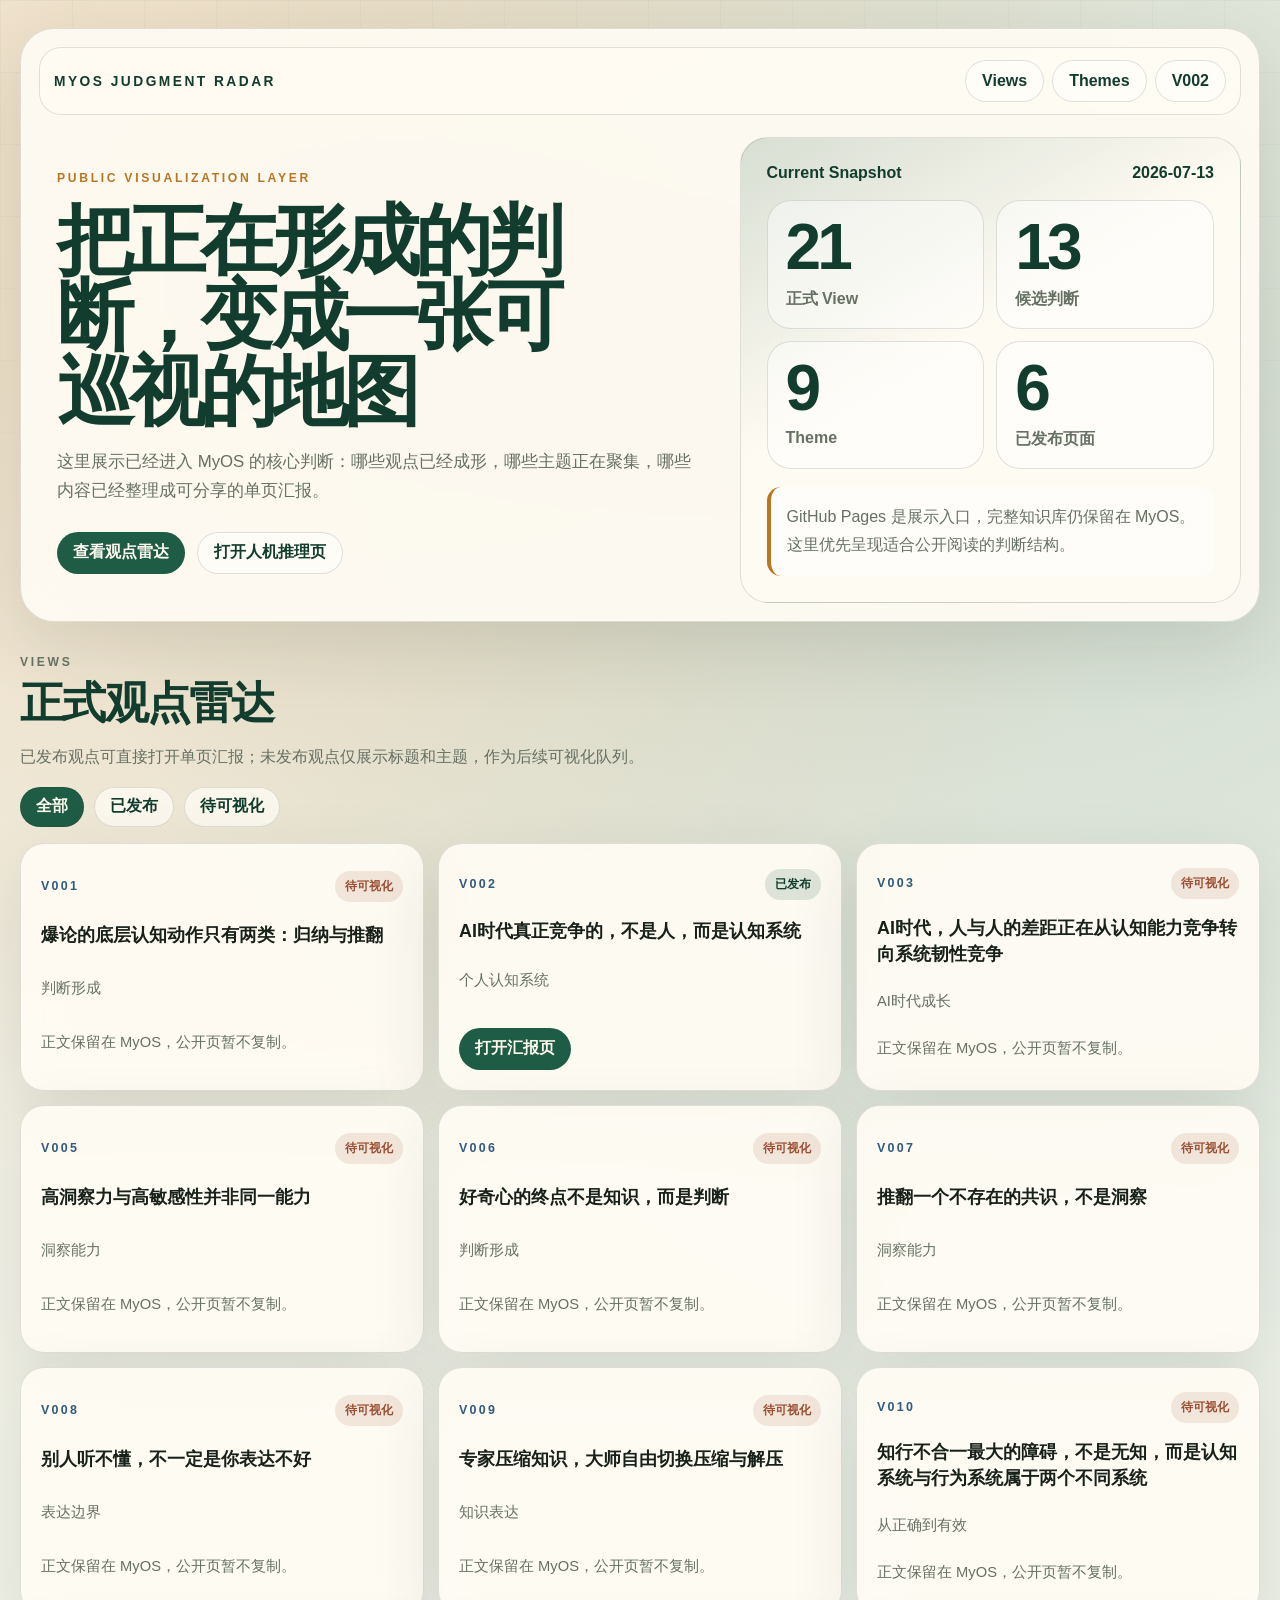
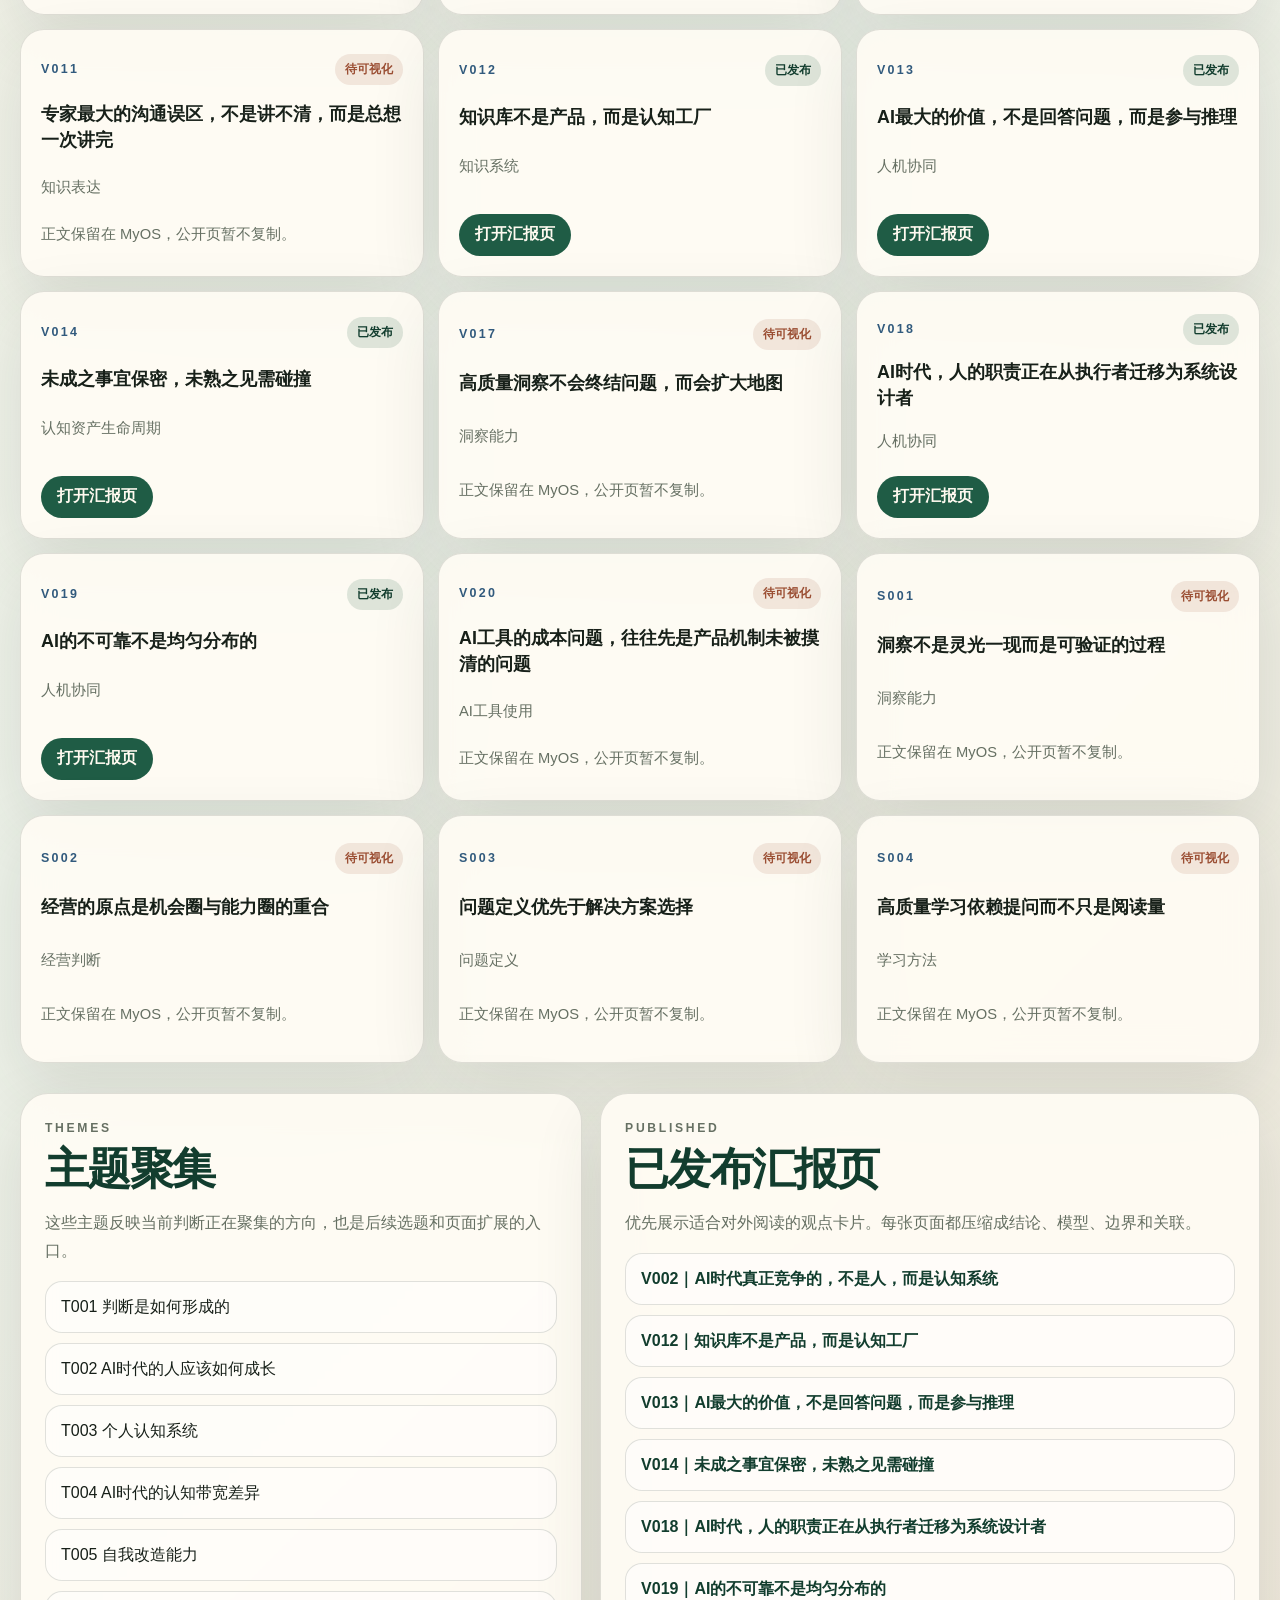
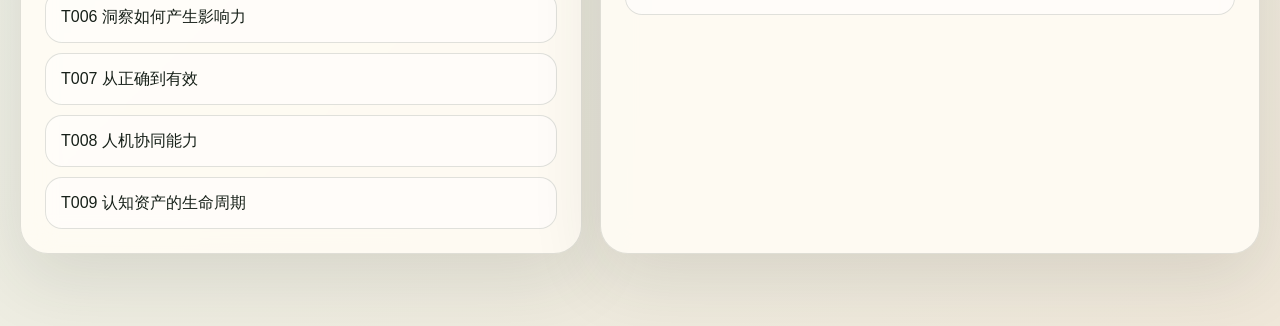
==== commit a7049078: "Polish radar pages for public display" ====
--- a/index.html
+++ b/index.html
@@ -6,7 +6,7 @@
     <title>MyOS Judgment Radar｜观点库可视化入口</title>
     <meta
       name="description"
-      content="MyOS 观点库的公开展示层：展示正式观点、候选判断、主题聚集和已发布汇报页。"
+      content="MyOS 观点库的公开展示层：展示正式观点、主题聚集和已发布汇报页。"
     />
     <link rel="stylesheet" href="./home.css" />
     <script src="./home.js" defer></script>
@@ -19,7 +19,7 @@
           <div class="nav-links">
             <a href="#views">Views</a>
             <a href="#themes">Themes</a>
-            <a href="#pipeline">Pipeline</a>
+            <a href="./v002.html">V002</a>
           </div>
         </nav>
 
@@ -27,11 +27,11 @@
           <p class="eyebrow">Public Visualization Layer</p>
           <h1>把正在形成的判断，变成一张可巡视的地图</h1>
           <p class="hero-text">
-            这里不是 MyOS 的权威正文库，而是观点库的公开展示层。它用于快速观察：哪些判断已经成形，哪些还在候选，哪些主题正在聚集，以及哪些内容已经可以对外分享。
+            这里展示已经进入 MyOS 的核心判断：哪些观点已经成形，哪些主题正在聚集，哪些内容已经整理成可分享的单页汇报。
           </p>
           <div class="hero-actions">
             <a class="primary-link" href="#views">查看观点雷达</a>
-            <a class="secondary-link" href="./v002.html">打开 V002 示例页</a>
+            <a class="secondary-link" href="./v013.html">打开人机推理页</a>
           </div>
         </div>
 
@@ -47,7 +47,7 @@
             </article>
             <article>
               <strong id="candidate-count">13</strong>
-              <span>Candidate</span>
+              <span>候选判断</span>
             </article>
             <article>
               <strong id="theme-count">9</strong>
@@ -59,7 +59,7 @@
             </article>
           </div>
           <p class="source-note">
-            权威源仍在 Obsidian / MyOS。本页面只展示链接、状态和少量元数据，避免形成第二份手工维护正文。
+            GitHub Pages 是展示入口，完整知识库仍保留在 MyOS。这里优先呈现适合公开阅读的判断结构。
           </p>
         </aside>
       </section>
@@ -68,7 +68,7 @@
         <div class="section-head">
           <p class="eyebrow">Views</p>
           <h2>正式观点雷达</h2>
-          <p>已公开的观点提供完整 HTML 汇报页；未公开的观点只展示状态，不复制正文。</p>
+          <p>已发布观点可直接打开单页汇报；未发布观点仅展示标题和主题，作为后续可视化队列。</p>
         </div>
         <div class="view-toolbar">
           <button class="filter-button is-active" type="button" data-filter="all">全部</button>
@@ -83,58 +83,19 @@
           <div class="section-head compact">
             <p class="eyebrow">Themes</p>
             <h2>主题聚集</h2>
-            <p>Theme 暂时作为观察入口，而不是强制层级。它帮助判断哪些方向正在变厚。</p>
+            <p>这些主题反映当前判断正在聚集的方向，也是后续选题和页面扩展的入口。</p>
           </div>
           <div class="theme-list" id="theme-list"></div>
         </div>
 
         <div class="section-card">
           <div class="section-head compact">
-            <p class="eyebrow">Candidates</p>
-            <h2>候选判断池</h2>
-            <p>Candidate 是未成熟判断的统一入口。它可以继续吸收证据、反例和表达迭代。</p>
+            <p class="eyebrow">Published</p>
+            <h2>已发布汇报页</h2>
+            <p>优先展示适合对外阅读的观点卡片。每张页面都压缩成结论、模型、边界和关联。</p>
           </div>
-          <div class="candidate-list" id="candidate-list"></div>
+          <div class="published-list" id="published-list"></div>
         </div>
-      </section>
-
-      <section class="radar-section reveal" id="pipeline" data-reveal>
-        <div class="section-head">
-          <p class="eyebrow">Maintenance Loop</p>
-          <h2>从输入到发布的最小闭环</h2>
-          <p>这个站点只承接“可视化展示”。判断的形成、合并、晋升和归档仍由 MyOS 与 Codex 的知识运维流程控制。</p>
-        </div>
-        <div class="pipeline-grid">
-          <article>
-            <span>01</span>
-            <h3>GPT / IMA 输入</h3>
-            <p>思辨实验室与 IMA 周报继续作为前台生成和素材整理入口。</p>
-          </article>
-          <article>
-            <span>02</span>
-            <h3>Codex 入库</h3>
-            <p>Codex 负责后台 Inbox、命名、关联、重复检查和待确认建议。</p>
-          </article>
-          <article>
-            <span>03</span>
-            <h3>MyOS 权威源</h3>
-            <p>View、Candidate、Theme 和演化记录以 Obsidian/MyOS 为准。</p>
-          </article>
-          <article>
-            <span>04</span>
-            <h3>GitHub 展示</h3>
-            <p>只发布适合公开的摘要、状态和单页汇报，服务外部展示与自我巡视。</p>
-          </article>
-        </div>
-      </section>
-
-      <section class="radar-section reveal" data-reveal>
-        <div class="section-head compact">
-          <p class="eyebrow">IMA Inbox</p>
-          <h2>周报输入记录</h2>
-          <p>IMA weekly 继续作为固定例外：用户可手动保存到 MyOS Inbox，Codex 后续负责巡检和建议。</p>
-        </div>
-        <div class="weekly-strip" id="weekly-strip"></div>
       </section>
     </main>
   </body>
--- a/home.css
+++ b/home.css
@@ -72,8 +72,7 @@
 
 .hero-grid,
 .section-card,
-.view-card,
-.pipeline-grid article {
+.view-card {
   border: 1px solid var(--line);
   background: var(--panel);
   box-shadow: var(--shadow);
@@ -161,7 +160,6 @@
 .hero-text,
 .source-note,
 .section-head p,
-.pipeline-grid p,
 .quiet-note,
 .view-meta {
   color: var(--muted);
@@ -360,68 +358,31 @@
 }
 
 .theme-list,
-.candidate-list {
+.published-list {
   display: grid;
   gap: 10px;
 }
 
 .theme-row,
-.candidate-row,
-.weekly-pill {
+.published-row {
+  display: block;
   padding: 13px 15px;
   border: 1px solid var(--line);
   border-radius: 17px;
   background: rgba(255, 255, 255, 0.48);
   color: var(--ink);
   line-height: 1.5;
-}
-
-.candidate-row {
-  color: var(--muted);
-}
-
-.pipeline-grid {
-  display: grid;
-  grid-template-columns: repeat(4, minmax(0, 1fr));
-  gap: 14px;
-}
-
-.pipeline-grid article {
-  padding: 22px;
-  border-radius: 24px;
-}
-
-.pipeline-grid span {
-  color: var(--gold);
-  font-size: 0.8rem;
-  font-weight: 900;
-  letter-spacing: 0.2em;
-}
-
-.pipeline-grid h3 {
-  margin: 14px 0 10px;
-  color: var(--green-strong);
-}
-
-.pipeline-grid p {
-  margin: 0;
-}
-
-.weekly-strip {
-  display: flex;
-  flex-wrap: wrap;
-  gap: 10px;
-}
-
-.weekly-pill {
+  text-decoration: none;
+}
+
+.published-row {
   color: var(--green-strong);
   font-weight: 800;
 }
 
 @media (max-width: 980px) {
   .hero-grid,
-  .split-section,
-  .pipeline-grid {
+  .split-section {
     grid-template-columns: 1fr;
   }
 
@@ -432,13 +393,15 @@
 
 @media (max-width: 640px) {
   .radar-page {
-    width: min(calc(100% - 22px), var(--max));
+    width: min(calc(100% - 18px), var(--max));
     padding-top: 12px;
+    padding-bottom: 42px;
   }
 
   .hero-grid {
-    padding: 12px;
-    border-radius: 24px;
+    gap: 12px;
+    padding: 10px;
+    border-radius: 22px;
   }
 
   .topbar,
@@ -448,7 +411,60 @@
   }
 
   .hero-copy {
-    padding: 22px 8px 18px;
+    padding: 18px 8px 14px;
+  }
+
+  .hero-copy h1 {
+    max-width: 11ch;
+    font-size: clamp(2.15rem, 14vw, 3.8rem);
+    line-height: 1;
+  }
+
+  .hero-text,
+  .source-note,
+  .section-head p {
+    font-size: 0.95rem;
+    line-height: 1.68;
+  }
+
+  .hero-actions,
+  .nav-links,
+  .view-toolbar {
+    width: 100%;
+  }
+
+  .nav-links a,
+  .primary-link,
+  .secondary-link,
+  .filter-button,
+  .view-link {
+    width: 100%;
+  }
+
+  .status-panel {
+    padding: 16px;
+  }
+
+  .metric-grid article {
+    min-height: 98px;
+    padding: 15px;
+  }
+
+  .metric-grid strong {
+    font-size: 2.6rem;
+  }
+
+  .radar-section {
+    margin-top: 22px;
+  }
+
+  .section-head h2 {
+    font-size: clamp(1.55rem, 9vw, 2.2rem);
+  }
+
+  .view-card {
+    min-height: auto;
+    padding: 18px;
   }
 
   .metric-grid,
@@ -458,8 +474,7 @@
 
   .status-panel,
   .section-card,
-  .view-card,
-  .pipeline-grid article {
+  .view-card {
     border-radius: 20px;
   }
 }
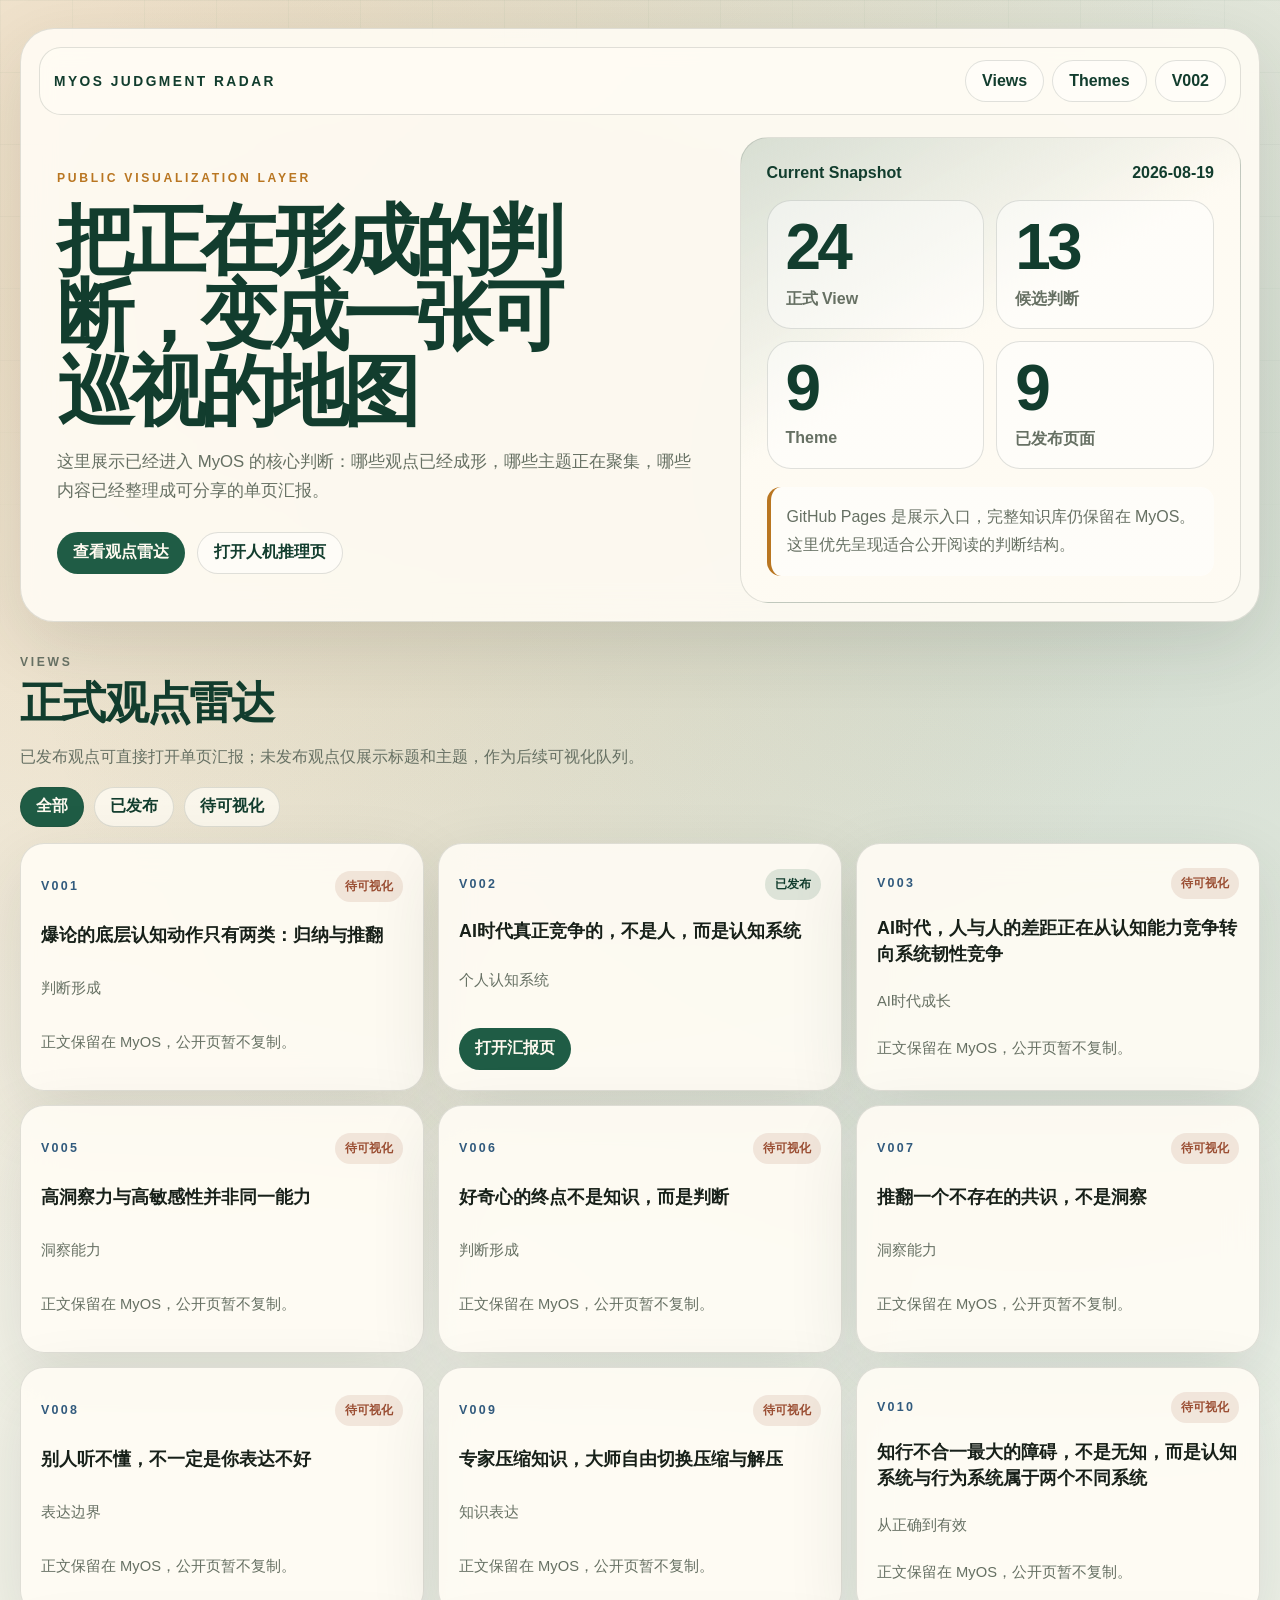
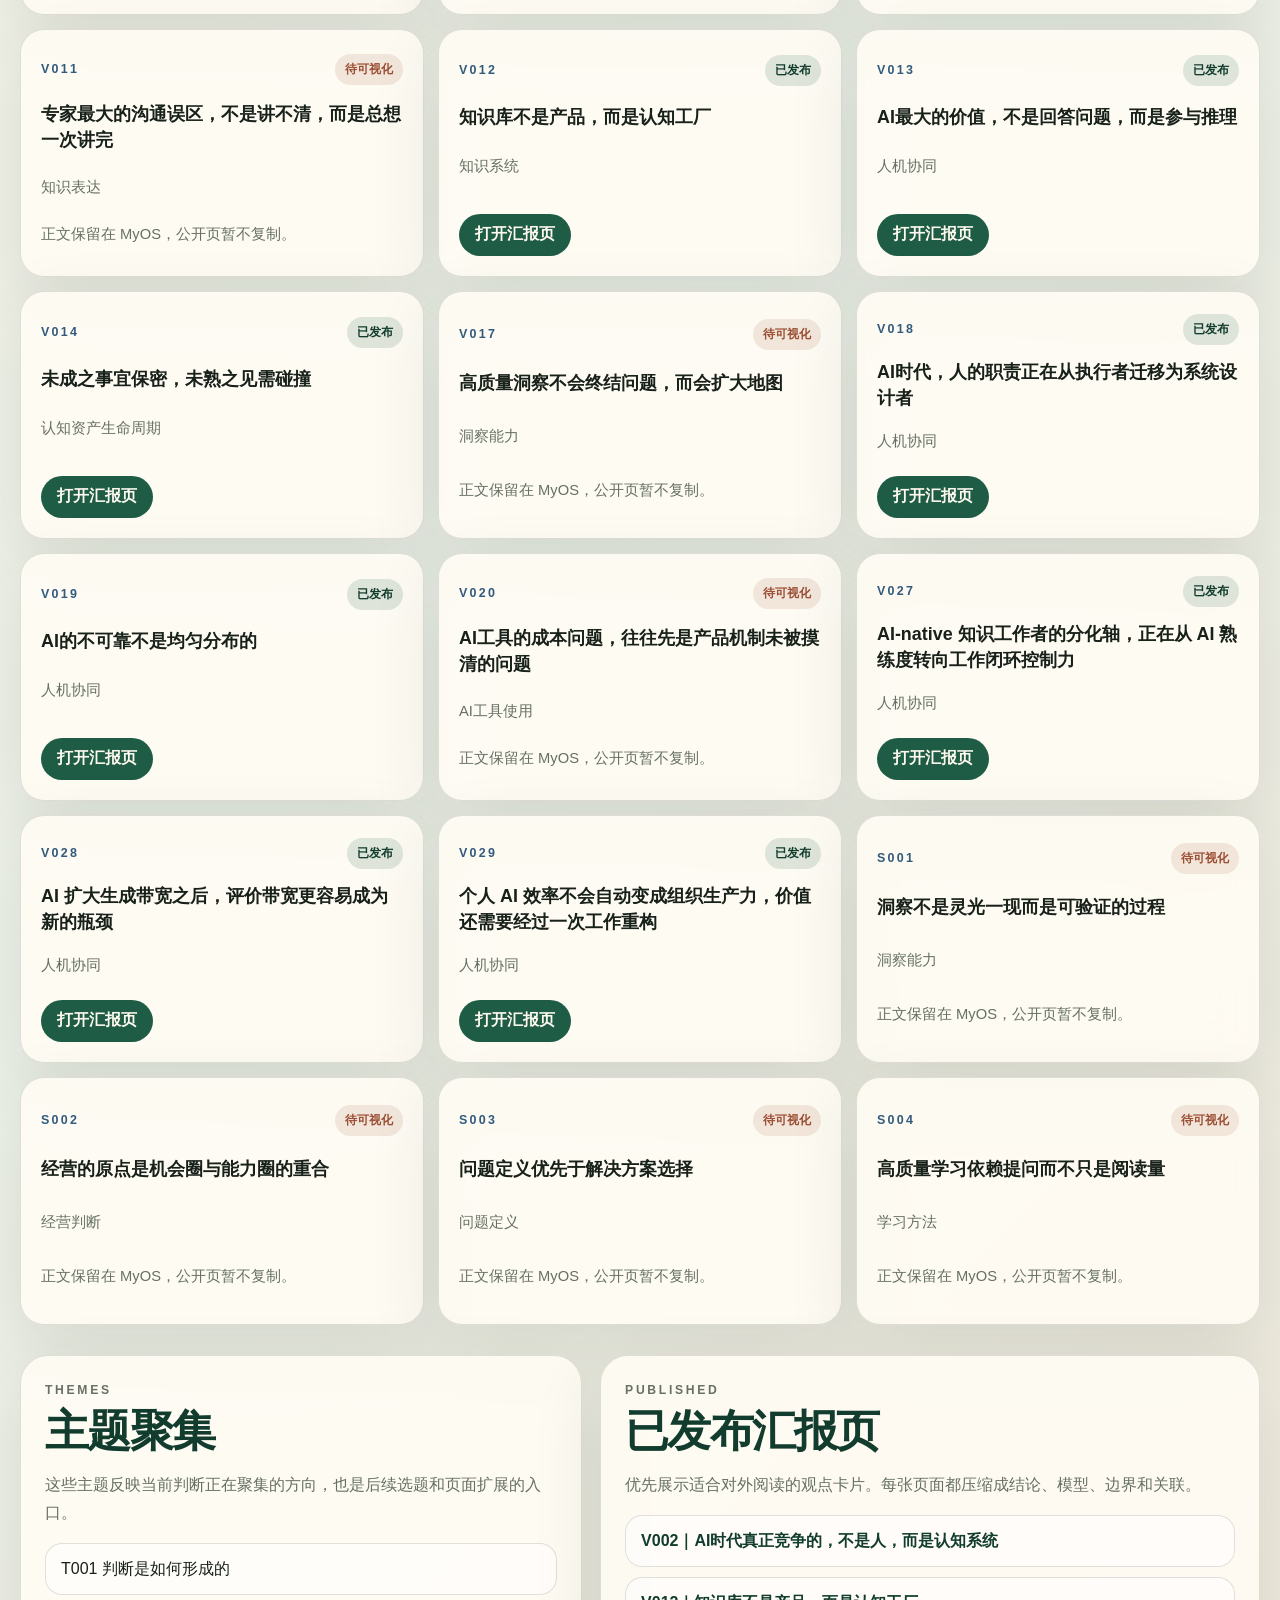
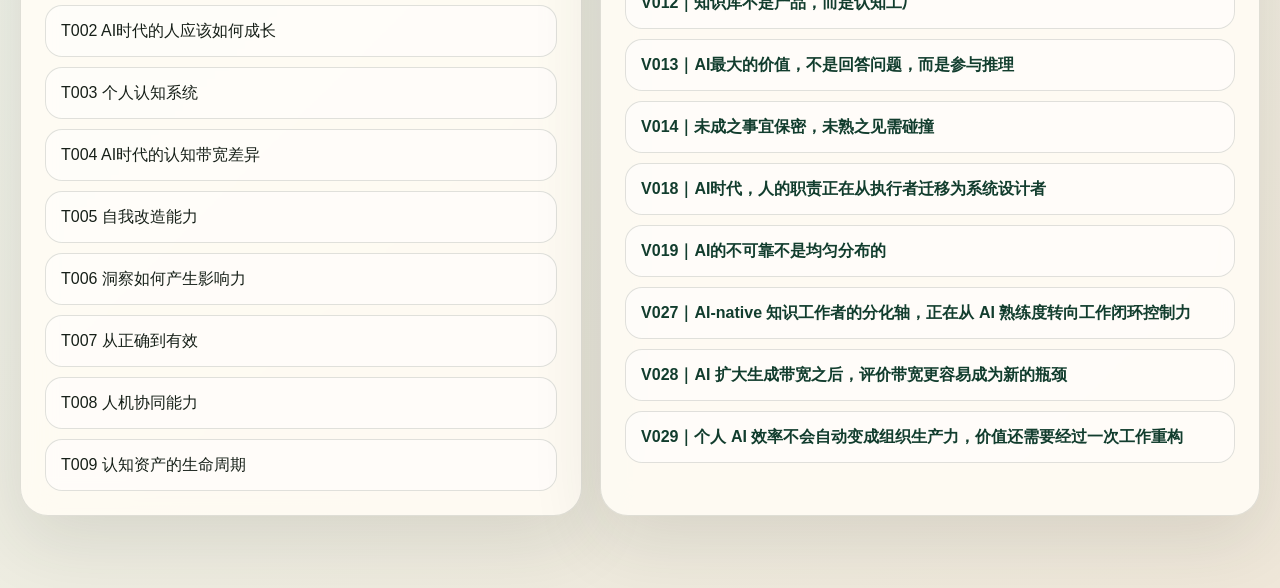
==== commit e06b95fc: "Publish AI-native work loop judgments" ====
--- a/index.html
+++ b/index.html
@@ -38,11 +38,11 @@
         <aside class="status-panel" aria-label="当前观点库状态">
           <div class="panel-head">
             <span>Current Snapshot</span>
-            <b id="snapshot-date">2026-07-13</b>
+            <b id="snapshot-date">2026-08-19</b>
           </div>
           <div class="metric-grid">
             <article>
-              <strong id="view-count">22</strong>
+              <strong id="view-count">24</strong>
               <span>正式 View</span>
             </article>
             <article>
@@ -54,7 +54,7 @@
               <span>Theme</span>
             </article>
             <article>
-              <strong id="published-count">2</strong>
+              <strong id="published-count">9</strong>
               <span>已发布页面</span>
             </article>
           </div>
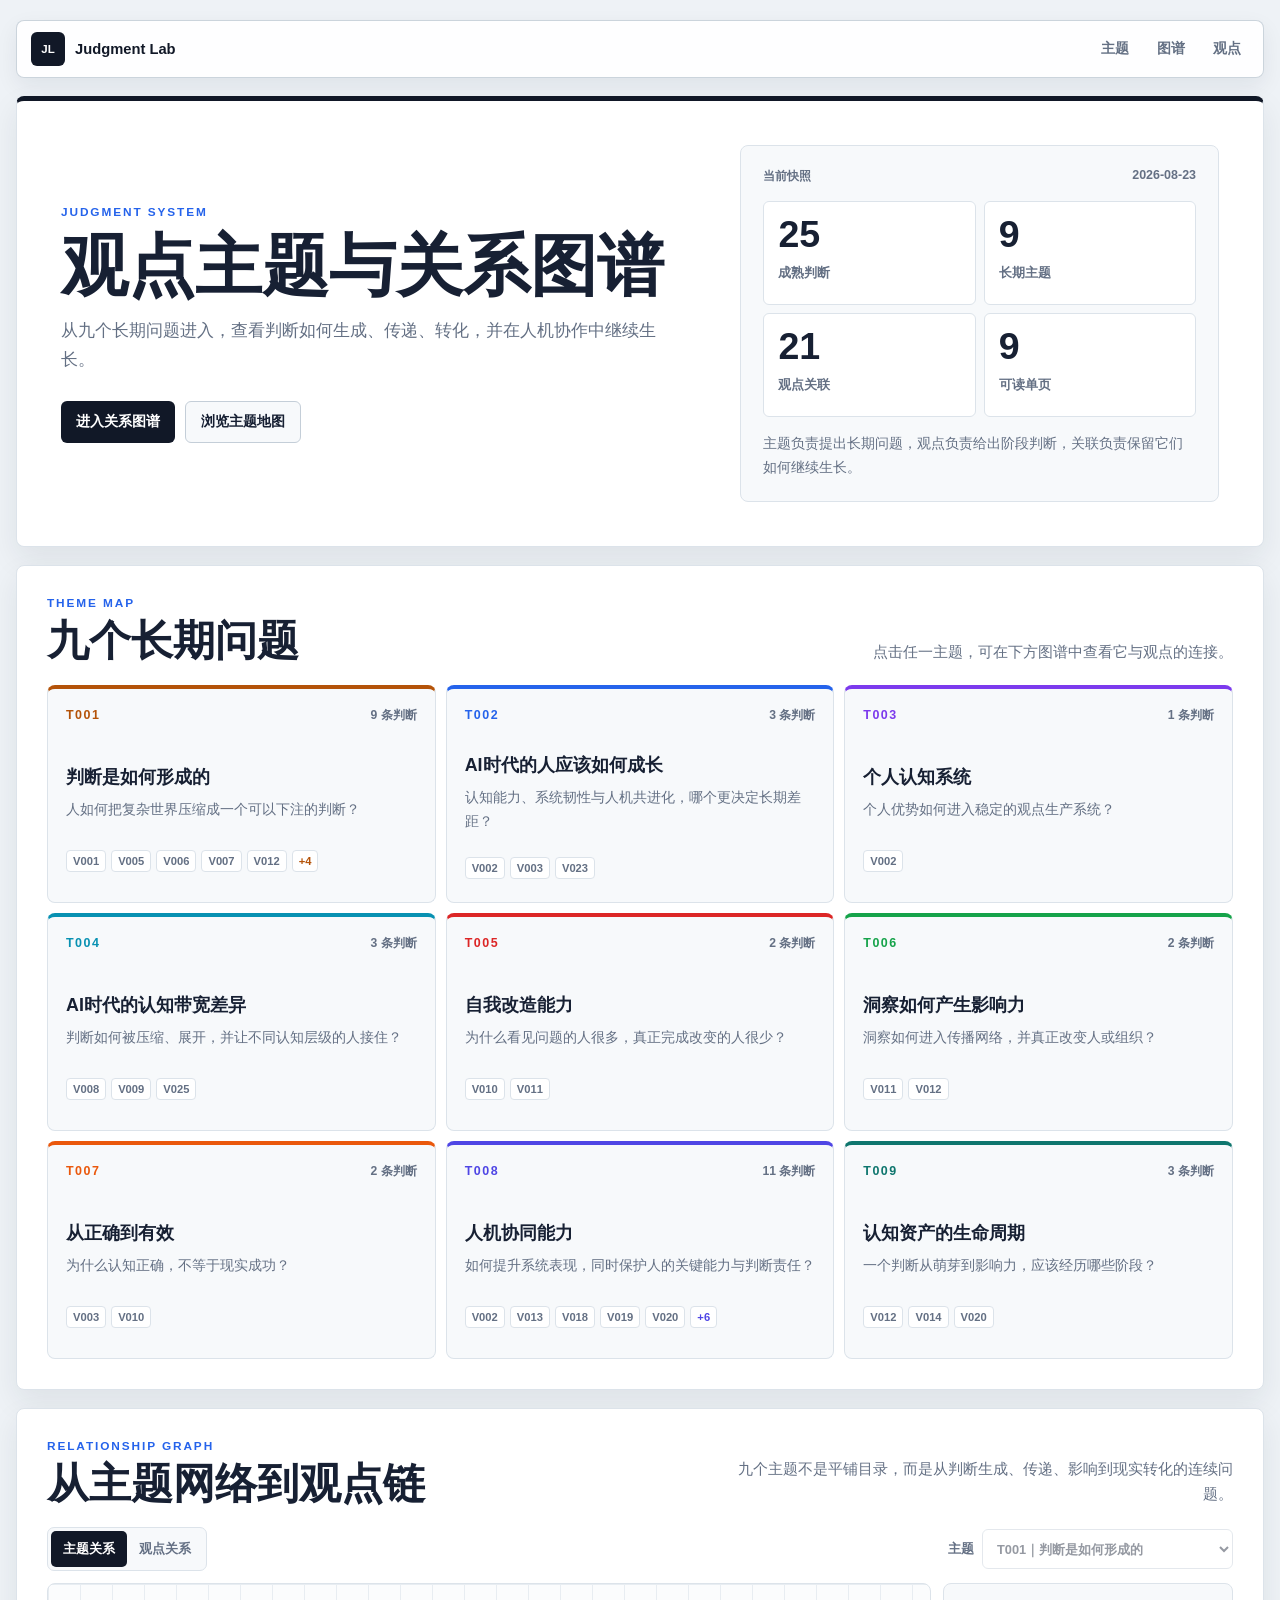
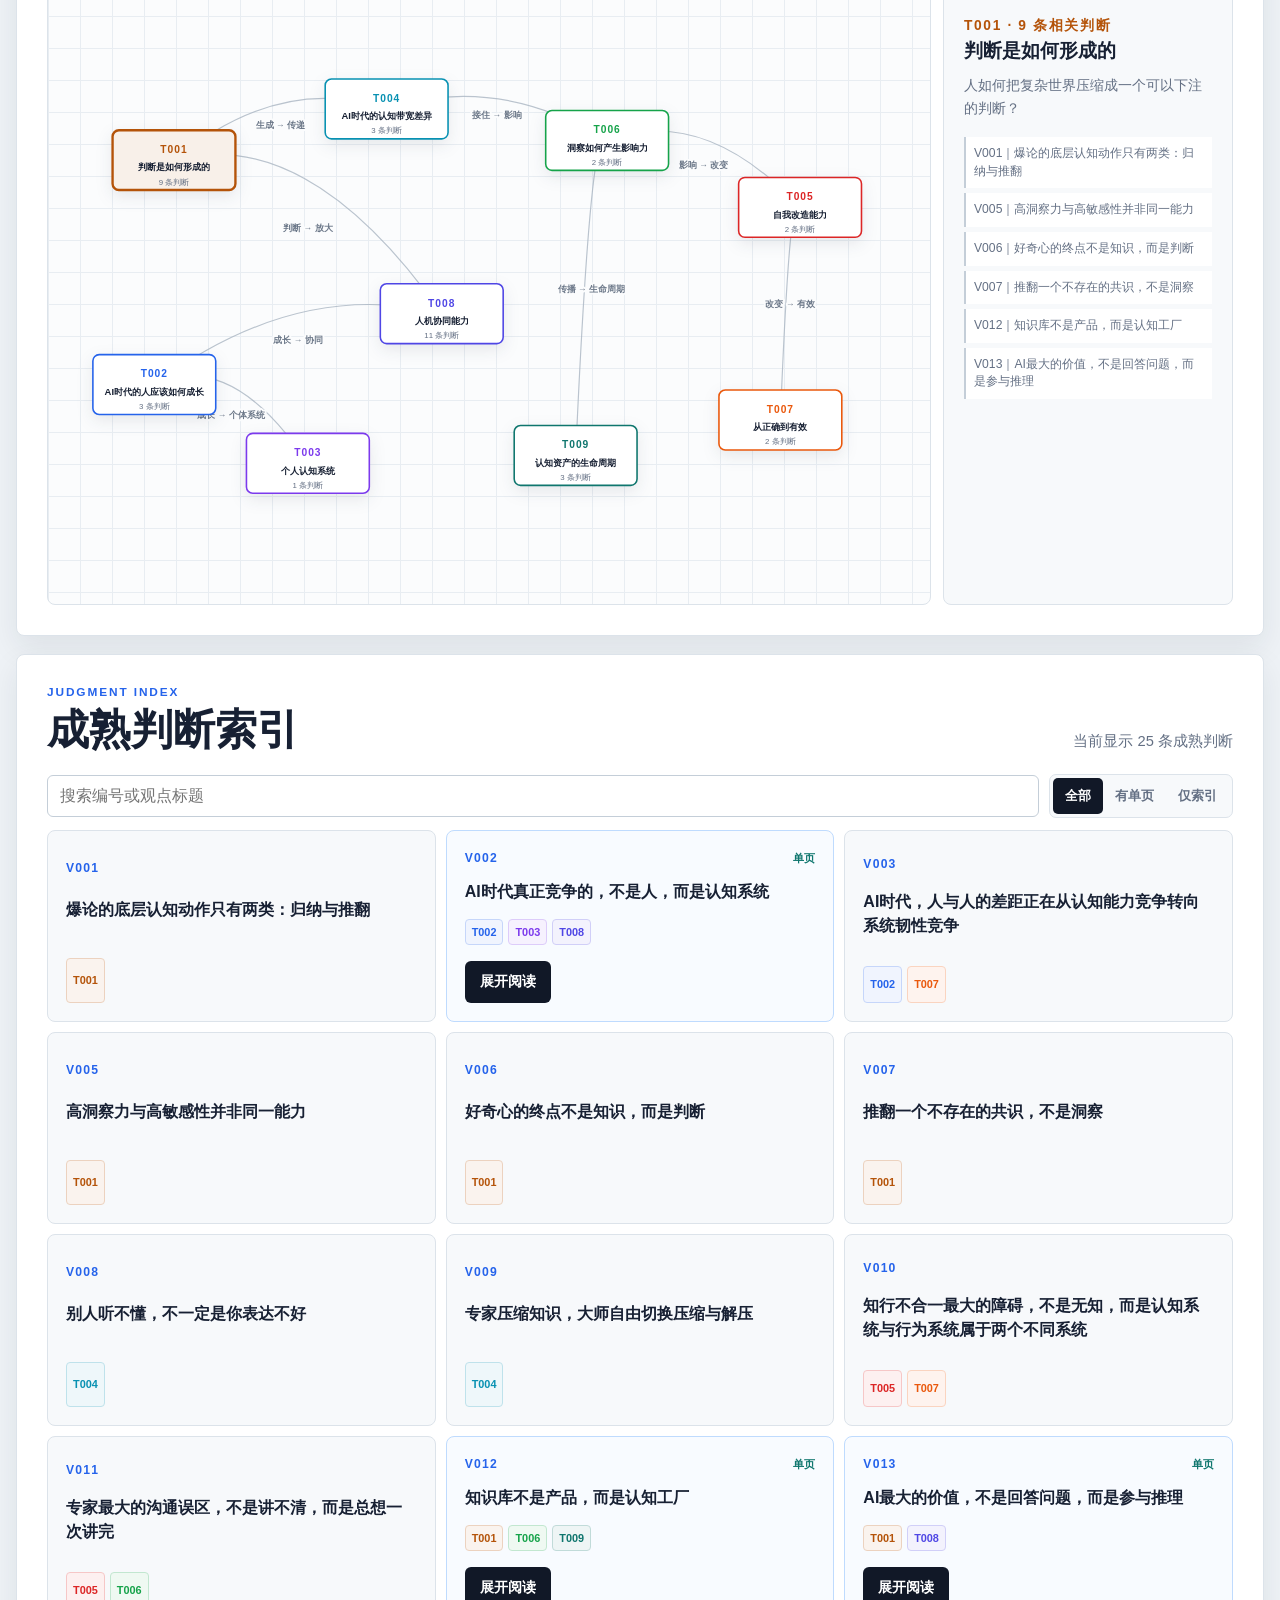
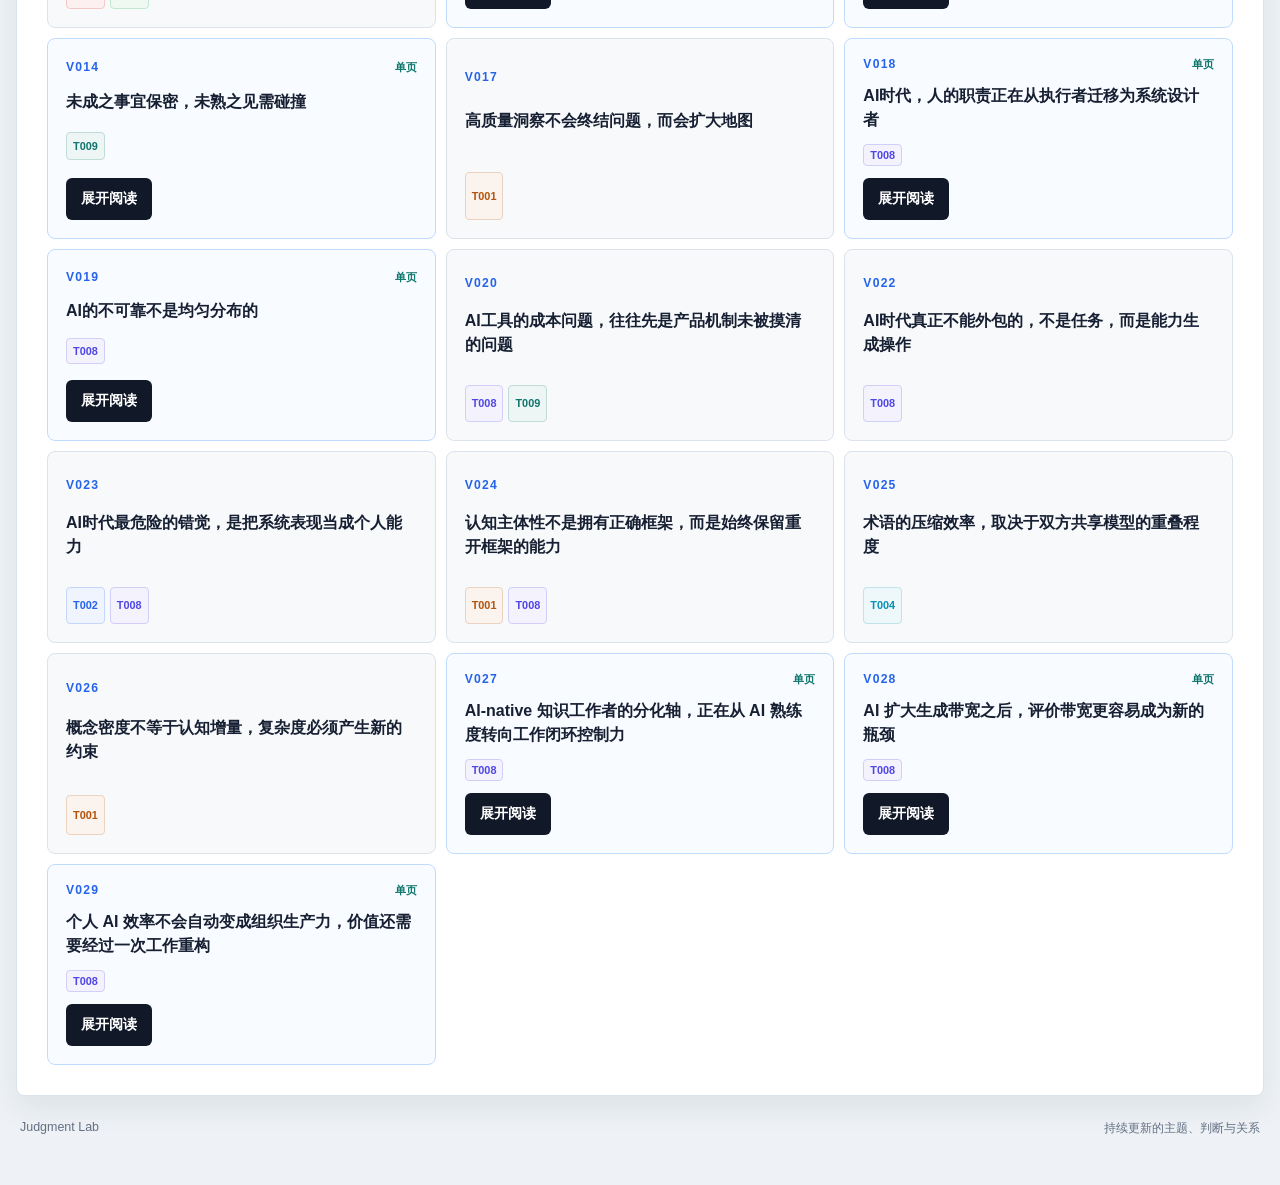
==== commit 3ec83a9e: "Visualize themes and judgment graph" ====
--- a/index.html
+++ b/index.html
@@ -3,100 +3,143 @@
   <head>
     <meta charset="UTF-8" />
     <meta name="viewport" content="width=device-width, initial-scale=1.0" />
-    <title>MyOS Judgment Radar｜观点库可视化入口</title>
+    <title>Judgment Lab｜观点主题与关系图谱</title>
     <meta
       name="description"
-      content="MyOS 观点库的公开展示层：展示正式观点、主题聚集和已发布汇报页。"
+      content="Judgment Lab 的公开观点索引：从长期主题进入，查看判断之间的演化与关联。"
     />
     <link rel="stylesheet" href="./home.css" />
     <script src="./home.js" defer></script>
   </head>
   <body>
-    <main class="radar-page">
-      <section class="hero-grid reveal" data-reveal>
-        <nav class="topbar" aria-label="站点导航">
-          <a class="brand" href="./index.html">MyOS Judgment Radar</a>
-          <div class="nav-links">
-            <a href="#views">Views</a>
-            <a href="#themes">Themes</a>
-            <a href="./v002.html">V002</a>
-          </div>
-        </nav>
+    <main class="page-shell">
+      <nav class="topbar" aria-label="站点导航">
+        <a class="brand" href="./index.html">
+          <span class="brand-mark">JL</span>
+          <span>Judgment Lab</span>
+        </a>
+        <div class="nav-links">
+          <a href="#themes">主题</a>
+          <a href="#graph">图谱</a>
+          <a href="#views">观点</a>
+        </div>
+      </nav>
 
-        <div class="hero-copy">
-          <p class="eyebrow">Public Visualization Layer</p>
-          <h1>把正在形成的判断，变成一张可巡视的地图</h1>
-          <p class="hero-text">
-            这里展示已经进入 MyOS 的核心判断：哪些观点已经成形，哪些主题正在聚集，哪些内容已经整理成可分享的单页汇报。
+      <header class="overview reveal" data-reveal>
+        <div class="overview-copy">
+          <p class="eyebrow">Judgment System</p>
+          <h1>观点主题与关系图谱</h1>
+          <p class="overview-text">
+            从九个长期问题进入，查看判断如何生成、传递、转化，并在人机协作中继续生长。
           </p>
-          <div class="hero-actions">
-            <a class="primary-link" href="#views">查看观点雷达</a>
-            <a class="secondary-link" href="./v013.html">打开人机推理页</a>
+          <div class="overview-actions">
+            <a class="primary-link" href="#graph">进入关系图谱</a>
+            <a class="secondary-link" href="#themes">浏览主题地图</a>
           </div>
         </div>
 
-        <aside class="status-panel" aria-label="当前观点库状态">
-          <div class="panel-head">
-            <span>Current Snapshot</span>
-            <b id="snapshot-date">2026-08-19</b>
+        <section class="snapshot" aria-label="观点库概览">
+          <div class="snapshot-head">
+            <span>当前快照</span>
+            <time id="snapshot-date">2026-08-23</time>
           </div>
           <div class="metric-grid">
             <article>
-              <strong id="view-count">24</strong>
-              <span>正式 View</span>
-            </article>
-            <article>
-              <strong id="candidate-count">13</strong>
-              <span>候选判断</span>
+              <strong id="view-count">25</strong>
+              <span>成熟判断</span>
             </article>
             <article>
               <strong id="theme-count">9</strong>
-              <span>Theme</span>
+              <span>长期主题</span>
+            </article>
+            <article>
+              <strong id="connection-count">21</strong>
+              <span>观点关联</span>
             </article>
             <article>
               <strong id="published-count">9</strong>
-              <span>已发布页面</span>
+              <span>可读单页</span>
             </article>
           </div>
-          <p class="source-note">
-            GitHub Pages 是展示入口，完整知识库仍保留在 MyOS。这里优先呈现适合公开阅读的判断结构。
-          </p>
-        </aside>
+          <p class="snapshot-note">主题负责提出长期问题，观点负责给出阶段判断，关联负责保留它们如何继续生长。</p>
+        </section>
+      </header>
+
+      <section class="section reveal" id="themes" data-reveal>
+        <div class="section-head">
+          <div>
+            <p class="eyebrow">Theme Map</p>
+            <h2>九个长期问题</h2>
+          </div>
+          <p>点击任一主题，可在下方图谱中查看它与观点的连接。</p>
+        </div>
+        <div class="theme-grid" id="theme-grid" aria-live="polite"></div>
       </section>
 
-      <section class="radar-section reveal" id="views" data-reveal>
+      <section class="section reveal" id="graph" data-reveal>
         <div class="section-head">
-          <p class="eyebrow">Views</p>
-          <h2>正式观点雷达</h2>
-          <p>已发布观点可直接打开单页汇报；未发布观点仅展示标题和主题，作为后续可视化队列。</p>
+          <div>
+            <p class="eyebrow">Relationship Graph</p>
+            <h2>从主题网络到观点链</h2>
+          </div>
+          <p id="graph-caption">先看主题之间如何衔接，再进入单一主题观察内部观点。</p>
         </div>
+
+        <div class="graph-toolbar" aria-label="图谱控制">
+          <div class="segmented-control" role="group" aria-label="图谱模式">
+            <button class="graph-mode is-active" type="button" data-graph-mode="themes">主题关系</button>
+            <button class="graph-mode" type="button" data-graph-mode="judgments">观点关系</button>
+          </div>
+          <label class="theme-select-label" for="graph-theme-select">
+            <span>主题</span>
+            <select id="graph-theme-select" disabled></select>
+          </label>
+        </div>
+
+        <div class="graph-layout">
+          <div class="graph-stage" tabindex="0" aria-label="交互式观点关系图谱">
+            <svg id="knowledge-graph" viewBox="0 0 1120 680" role="img" aria-labelledby="graph-title graph-desc">
+              <title id="graph-title">观点主题与关系图谱</title>
+              <desc id="graph-desc">主题模式展示九个主题之间的联系；观点模式展示所选主题中的判断及其关联。</desc>
+            </svg>
+          </div>
+          <aside class="graph-inspector" id="graph-inspector" aria-live="polite">
+            <p class="inspector-kicker">图谱说明</p>
+            <h3>点击节点查看详情</h3>
+            <p>主题节点会进入对应观点链；观点节点会显示完整标题、主题归属与公开单页入口。</p>
+          </aside>
+        </div>
+      </section>
+
+      <section class="section reveal" id="views" data-reveal>
+        <div class="section-head">
+          <div>
+            <p class="eyebrow">Judgment Index</p>
+            <h2>成熟判断索引</h2>
+          </div>
+          <p id="view-summary">按主题筛选或直接搜索；有完整单页的观点可以继续展开阅读。</p>
+        </div>
+
         <div class="view-toolbar">
-          <button class="filter-button is-active" type="button" data-filter="all">全部</button>
-          <button class="filter-button" type="button" data-filter="published">已发布</button>
-          <button class="filter-button" type="button" data-filter="not-published">待可视化</button>
+          <label class="search-field" for="view-search">
+            <span class="sr-only">搜索观点</span>
+            <input id="view-search" type="search" placeholder="搜索编号或观点标题" autocomplete="off" />
+          </label>
+          <div class="segmented-control" role="group" aria-label="观点页面筛选">
+            <button class="view-filter is-active" type="button" data-view-filter="all">全部</button>
+            <button class="view-filter" type="button" data-view-filter="published">有单页</button>
+            <button class="view-filter" type="button" data-view-filter="index">仅索引</button>
+          </div>
+          <button class="clear-theme" id="clear-theme" type="button" hidden>清除主题筛选</button>
         </div>
+
         <div class="view-grid" id="view-grid" aria-live="polite"></div>
       </section>
 
-      <section class="radar-section split-section reveal" id="themes" data-reveal>
-        <div class="section-card">
-          <div class="section-head compact">
-            <p class="eyebrow">Themes</p>
-            <h2>主题聚集</h2>
-            <p>这些主题反映当前判断正在聚集的方向，也是后续选题和页面扩展的入口。</p>
-          </div>
-          <div class="theme-list" id="theme-list"></div>
-        </div>
-
-        <div class="section-card">
-          <div class="section-head compact">
-            <p class="eyebrow">Published</p>
-            <h2>已发布汇报页</h2>
-            <p>优先展示适合对外阅读的观点卡片。每张页面都压缩成结论、模型、边界和关联。</p>
-          </div>
-          <div class="published-list" id="published-list"></div>
-        </div>
-      </section>
+      <footer class="site-footer">
+        <span>Judgment Lab</span>
+        <span>持续更新的主题、判断与关系</span>
+      </footer>
     </main>
   </body>
 </html>
--- a/home.css
+++ b/home.css
@@ -1,18 +1,18 @@
 :root {
-  --ink: #172019;
-  --muted: #667063;
-  --paper: #f5f1e8;
-  --paper-strong: #fbf7ee;
-  --panel: rgba(255, 252, 244, 0.9);
-  --line: rgba(39, 55, 44, 0.14);
-  --green: #1f5c45;
-  --green-strong: #123d2e;
-  --gold: #b97621;
-  --clay: #9b4f34;
-  --blue: #315a7d;
-  --shadow: 0 24px 70px rgba(38, 50, 40, 0.12);
-  --radius: 28px;
-  --max: 1240px;
+  --ink: #172033;
+  --muted: #647084;
+  --surface: #ffffff;
+  --surface-soft: #f7f9fb;
+  --canvas: #eef2f6;
+  --line: #dce3ea;
+  --line-strong: #c4ced8;
+  --accent: #111827;
+  --accent-soft: #e8edf3;
+  --blue: #2563eb;
+  --green: #0f766e;
+  --shadow: 0 12px 30px rgba(20, 32, 51, 0.08);
+  --radius: 8px;
+  --max: 1280px;
 }
 
 * {
@@ -20,7 +20,6 @@
 }
 
 html {
-  font-size: 16px;
   scroll-behavior: smooth;
 }
 
@@ -28,453 +27,840 @@
   margin: 0;
   color: var(--ink);
   font-family: "Avenir Next", "PingFang SC", "Hiragino Sans GB", "Noto Sans SC", sans-serif;
-  background:
-    radial-gradient(circle at 18% 8%, rgba(185, 118, 33, 0.2), transparent 28%),
-    radial-gradient(circle at 82% 12%, rgba(31, 92, 69, 0.16), transparent 30%),
-    linear-gradient(135deg, #f7f1e4 0%, #edf2e9 52%, #efe7d9 100%);
-}
-
-body::before {
-  content: "";
-  position: fixed;
-  inset: 0;
-  z-index: -1;
-  opacity: 0.28;
-  background-image:
-    linear-gradient(rgba(31, 92, 69, 0.14) 1px, transparent 1px),
-    linear-gradient(90deg, rgba(31, 92, 69, 0.12) 1px, transparent 1px);
-  background-size: 72px 72px;
-  mask-image: linear-gradient(180deg, #000 0%, transparent 78%);
+  background: var(--canvas);
+}
+
+button,
+input,
+select {
+  font: inherit;
+  letter-spacing: 0;
+}
+
+button,
+a,
+select {
+  -webkit-tap-highlight-color: transparent;
 }
 
 a {
   color: inherit;
 }
 
-.radar-page {
-  width: min(calc(100% - 36px), var(--max));
+.page-shell {
+  width: min(calc(100% - 32px), var(--max));
   margin: 0 auto;
-  padding: 28px 0 72px;
-}
-
-.reveal {
-  opacity: 0;
-  transform: translateY(24px);
-  transition:
-    opacity 680ms cubic-bezier(0.2, 0.8, 0.2, 1),
-    transform 680ms cubic-bezier(0.2, 0.8, 0.2, 1);
-}
-
-.reveal.is-visible {
-  opacity: 1;
-  transform: translateY(0);
-}
-
-.hero-grid,
-.section-card,
-.view-card {
-  border: 1px solid var(--line);
-  background: var(--panel);
-  box-shadow: var(--shadow);
-  backdrop-filter: blur(16px);
-}
-
-.hero-grid {
-  display: grid;
-  grid-template-columns: minmax(0, 1.15fr) minmax(320px, 0.85fr);
-  gap: 22px;
-  padding: 18px;
-  border-radius: 34px;
+  padding: 20px 0 48px;
 }
 
 .topbar {
-  grid-column: 1 / -1;
+  position: sticky;
+  top: 12px;
+  z-index: 20;
   display: flex;
   align-items: center;
   justify-content: space-between;
-  gap: 16px;
-  padding: 12px 14px;
+  min-height: 58px;
+  padding: 8px 10px 8px 14px;
+  border: 1px solid rgba(196, 206, 216, 0.88);
+  border-radius: var(--radius);
+  background: rgba(255, 255, 255, 0.92);
+  box-shadow: 0 8px 22px rgba(20, 32, 51, 0.07);
+  backdrop-filter: blur(14px);
+}
+
+.brand {
+  display: inline-flex;
+  align-items: center;
+  gap: 10px;
+  color: var(--accent);
+  text-decoration: none;
+  font-size: 0.92rem;
+  font-weight: 800;
+}
+
+.brand-mark {
+  display: grid;
+  width: 34px;
+  height: 34px;
+  place-items: center;
+  color: #fff;
+  border-radius: 6px;
+  background: var(--accent);
+  font-size: 0.72rem;
+}
+
+.nav-links {
+  display: flex;
+  gap: 4px;
+}
+
+.nav-links a {
+  min-height: 38px;
+  padding: 9px 12px;
+  color: var(--muted);
+  text-decoration: none;
+  font-size: 0.88rem;
+  font-weight: 700;
+  border-radius: 6px;
+}
+
+.nav-links a:hover,
+.nav-links a:focus-visible {
+  color: var(--ink);
+  background: var(--accent-soft);
+}
+
+.overview,
+.section {
   border: 1px solid var(--line);
-  border-radius: 22px;
-  background: rgba(255, 252, 244, 0.72);
-}
-
-.brand {
-  color: var(--green-strong);
-  text-decoration: none;
-  font-size: 0.86rem;
+  border-radius: var(--radius);
+  background: var(--surface);
+  box-shadow: var(--shadow);
+}
+
+.overview {
+  display: grid;
+  grid-template-columns: minmax(0, 1.15fr) minmax(340px, 0.85fr);
+  gap: 32px;
+  margin-top: 18px;
+  padding: 44px;
+  overflow: hidden;
+  border-top: 5px solid var(--accent);
+}
+
+.overview-copy {
+  align-self: center;
+  max-width: 720px;
+}
+
+.eyebrow {
+  margin: 0;
+  color: var(--blue);
+  font-size: 0.74rem;
   font-weight: 800;
-  letter-spacing: 0.18em;
+  letter-spacing: 0.16em;
   text-transform: uppercase;
 }
 
-.nav-links {
+.overview h1 {
+  margin: 12px 0 16px;
+  max-width: 760px;
+  font-size: 4.2rem;
+  line-height: 1.05;
+  letter-spacing: 0;
+}
+
+.overview-text,
+.snapshot-note,
+.section-head > p,
+.theme-question,
+.graph-inspector p {
+  color: var(--muted);
+  line-height: 1.72;
+}
+
+.overview-text {
+  max-width: 620px;
+  margin: 0;
+  font-size: 1.04rem;
+}
+
+.overview-actions {
   display: flex;
   flex-wrap: wrap;
-  gap: 8px;
-}
-
-.nav-links a,
+  gap: 10px;
+  margin-top: 26px;
+}
+
 .primary-link,
 .secondary-link,
-.view-link {
+.view-link,
+.inspector-link {
   display: inline-flex;
   align-items: center;
   justify-content: center;
   min-height: 42px;
-  padding: 0 16px;
-  border-radius: 999px;
+  padding: 0 15px;
+  border-radius: 6px;
   text-decoration: none;
-  font-weight: 700;
-}
-
-.nav-links a,
+  font-size: 0.9rem;
+  font-weight: 800;
+}
+
+.primary-link,
+.view-link,
+.inspector-link {
+  color: #fff;
+  background: var(--accent);
+}
+
 .secondary-link {
-  color: var(--green-strong);
+  border: 1px solid var(--line-strong);
+  background: var(--surface-soft);
+}
+
+.snapshot {
+  align-self: stretch;
+  padding: 22px;
   border: 1px solid var(--line);
-  background: rgba(255, 255, 255, 0.42);
-}
-
-.hero-copy {
-  padding: 34px 18px 26px;
-}
-
-.eyebrow {
-  margin: 0;
-  color: var(--gold);
-  font-size: 0.76rem;
-  font-weight: 800;
-  letter-spacing: 0.22em;
-  text-transform: uppercase;
-}
-
-.hero-copy h1 {
-  max-width: 12ch;
-  margin: 18px 0;
-  color: var(--green-strong);
-  font-size: clamp(2.7rem, 6vw, 5.8rem);
-  line-height: 0.98;
-  letter-spacing: -0.07em;
-}
-
-.hero-text,
-.source-note,
-.section-head p,
-.quiet-note,
-.view-meta {
-  color: var(--muted);
-  line-height: 1.76;
-}
-
-.hero-text {
-  max-width: 740px;
-  font-size: 1.05rem;
-}
-
-.hero-actions {
-  display: flex;
-  flex-wrap: wrap;
-  gap: 12px;
-  margin-top: 26px;
-}
-
-.primary-link,
-.view-link {
-  color: #fffaf0;
-  background: var(--green);
-}
-
-.status-panel {
-  display: grid;
-  gap: 18px;
-  align-content: start;
-  padding: 26px;
-  border-radius: 28px;
-  background:
-    linear-gradient(150deg, rgba(31, 92, 69, 0.16), rgba(255, 252, 244, 0.76) 44%),
-    var(--paper-strong);
-  border: 1px solid var(--line);
-}
-
-.panel-head {
+  border-radius: var(--radius);
+  background: var(--surface-soft);
+}
+
+.snapshot-head {
   display: flex;
   justify-content: space-between;
   gap: 16px;
-  color: var(--green-strong);
+  color: var(--muted);
+  font-size: 0.78rem;
   font-weight: 800;
+  text-transform: uppercase;
 }
 
 .metric-grid {
   display: grid;
   grid-template-columns: repeat(2, minmax(0, 1fr));
-  gap: 12px;
+  gap: 8px;
+  margin-top: 16px;
 }
 
 .metric-grid article {
-  min-height: 128px;
-  padding: 18px;
+  min-height: 104px;
+  padding: 14px;
   border: 1px solid var(--line);
-  border-radius: 24px;
-  background: rgba(255, 255, 255, 0.48);
+  border-radius: 6px;
+  background: #fff;
 }
 
 .metric-grid strong {
   display: block;
-  color: var(--green-strong);
-  font-size: clamp(2.4rem, 5vw, 4.1rem);
-  line-height: 0.9;
-  letter-spacing: -0.06em;
+  font-size: 2.35rem;
+  line-height: 1;
 }
 
 .metric-grid span {
   display: block;
-  margin-top: 12px;
-  color: var(--muted);
+  margin-top: 10px;
+  color: var(--muted);
+  font-size: 0.84rem;
   font-weight: 700;
 }
 
-.source-note {
+.snapshot-note {
+  margin: 14px 0 0;
+  font-size: 0.88rem;
+}
+
+.section {
+  margin-top: 18px;
+  padding: 30px;
+  scroll-margin-top: 82px;
+}
+
+.section-head {
+  display: flex;
+  align-items: end;
+  justify-content: space-between;
+  gap: 24px;
+  margin-bottom: 20px;
+}
+
+.section-head h2 {
+  margin: 7px 0 0;
+  font-size: 2.65rem;
+  line-height: 1.12;
+  letter-spacing: 0;
+}
+
+.section-head > p {
+  max-width: 520px;
   margin: 0;
-  padding: 16px;
-  border-left: 4px solid var(--gold);
-  border-radius: 14px;
-  background: rgba(255, 255, 255, 0.5);
-}
-
-.radar-section {
-  margin-top: 30px;
-}
-
-.section-head {
-  max-width: 760px;
-  margin-bottom: 16px;
-}
-
-.section-head.compact {
-  margin-bottom: 14px;
-}
-
-.section-head h2 {
-  margin: 8px 0 10px;
-  color: var(--green-strong);
-  font-size: clamp(1.8rem, 3.4vw, 3rem);
-  line-height: 1.05;
-  letter-spacing: -0.04em;
-}
-
+  text-align: right;
+  font-size: 0.92rem;
+}
+
+.theme-grid {
+  display: grid;
+  grid-template-columns: repeat(3, minmax(0, 1fr));
+  gap: 10px;
+}
+
+.theme-card {
+  --theme-color: var(--blue);
+  display: grid;
+  min-height: 218px;
+  padding: 18px;
+  color: var(--ink);
+  text-align: left;
+  border: 1px solid var(--line);
+  border-top: 4px solid var(--theme-color);
+  border-radius: var(--radius);
+  background: var(--surface-soft);
+  cursor: pointer;
+  transition: border-color 160ms ease, background 160ms ease, transform 160ms ease;
+}
+
+.theme-card:hover,
+.theme-card:focus-visible,
+.theme-card.is-selected {
+  border-color: var(--theme-color);
+  background: #fff;
+  transform: translateY(-2px);
+  outline: none;
+}
+
+.theme-card-head {
+  display: flex;
+  align-items: center;
+  justify-content: space-between;
+  gap: 12px;
+}
+
+.theme-id {
+  color: var(--theme-color);
+  font-size: 0.78rem;
+  letter-spacing: 0.12em;
+}
+
+.theme-count {
+  color: var(--muted);
+  font-size: 0.76rem;
+  font-weight: 700;
+}
+
+.theme-name {
+  align-self: end;
+  margin-top: 18px;
+  font-size: 1.12rem;
+  font-weight: 800;
+  line-height: 1.35;
+}
+
+.theme-question {
+  margin-top: 8px;
+  font-size: 0.88rem;
+}
+
+.theme-view-chips {
+  display: flex;
+  align-items: end;
+  flex-wrap: wrap;
+  gap: 5px;
+  margin-top: 18px;
+}
+
+.theme-view-chip {
+  padding: 4px 6px;
+  color: var(--muted);
+  border: 1px solid var(--line);
+  border-radius: 4px;
+  background: #fff;
+  font-size: 0.7rem;
+  font-weight: 800;
+}
+
+.theme-view-chip.more {
+  color: var(--theme-color);
+}
+
+.graph-toolbar,
 .view-toolbar {
   display: flex;
-  flex-wrap: wrap;
+  align-items: center;
   gap: 10px;
-  margin-bottom: 16px;
-}
-
-.filter-button {
+  margin-bottom: 12px;
+}
+
+.segmented-control {
+  display: inline-flex;
+  padding: 3px;
+  border: 1px solid var(--line);
+  border-radius: 7px;
+  background: var(--surface-soft);
+}
+
+.graph-mode,
+.view-filter,
+.clear-theme {
+  min-height: 36px;
+  padding: 0 12px;
+  color: var(--muted);
+  border: 0;
+  border-radius: 5px;
+  background: transparent;
+  font-size: 0.82rem;
+  font-weight: 800;
+  cursor: pointer;
+}
+
+.graph-mode.is-active,
+.view-filter.is-active {
+  color: #fff;
+  background: var(--accent);
+}
+
+.theme-select-label {
+  display: flex;
+  align-items: center;
+  gap: 8px;
+  margin-left: auto;
+  color: var(--muted);
+  font-size: 0.8rem;
+  font-weight: 700;
+}
+
+.theme-select-label select {
   min-height: 40px;
-  padding: 0 15px;
-  color: var(--green-strong);
-  font: inherit;
+  max-width: 330px;
+  padding: 0 34px 0 10px;
+  color: var(--ink);
+  border: 1px solid var(--line-strong);
+  border-radius: 6px;
+  background: #fff;
+}
+
+.theme-select-label select:disabled {
+  opacity: 0.45;
+}
+
+.graph-layout {
+  display: grid;
+  grid-template-columns: minmax(0, 1fr) 290px;
+  gap: 12px;
+}
+
+.graph-stage {
+  min-width: 0;
+  min-height: 620px;
+  overflow: auto;
+  border: 1px solid var(--line);
+  border-radius: var(--radius);
+  background-color: #fbfcfd;
+  background-image:
+    linear-gradient(#e8edf2 1px, transparent 1px),
+    linear-gradient(90deg, #e8edf2 1px, transparent 1px);
+  background-size: 32px 32px;
+}
+
+#knowledge-graph {
+  display: block;
+  width: 100%;
+  min-width: 840px;
+  height: auto;
+  min-height: 620px;
+}
+
+.graph-edge {
+  fill: none;
+  stroke: #a8b4c1;
+  stroke-width: 1.5;
+  opacity: 0.78;
+}
+
+.graph-edge-label {
+  fill: #6b7788;
+  paint-order: stroke;
+  stroke: #fbfcfd;
+  stroke-width: 5px;
+  stroke-linejoin: round;
+  font-size: 11px;
+  font-weight: 700;
+}
+
+.theme-node,
+.judgment-node,
+.judgment-hub {
+  cursor: pointer;
+  outline: none;
+}
+
+.theme-node rect {
+  fill: #fff;
+  stroke: var(--node-color);
+  stroke-width: 2;
+  filter: drop-shadow(0 7px 10px rgba(23, 32, 51, 0.09));
+}
+
+.theme-node:hover rect,
+.theme-node:focus-visible rect,
+.theme-node.is-selected rect {
+  fill: color-mix(in srgb, var(--node-color) 9%, white);
+  stroke-width: 3;
+}
+
+.theme-node-id {
+  fill: var(--node-color);
+  font-size: 13px;
+  font-weight: 900;
+  letter-spacing: 0.1em;
+}
+
+.theme-node-name {
+  fill: var(--ink);
+  font-size: 12px;
   font-weight: 800;
+}
+
+.theme-node-count {
+  fill: var(--muted);
+  font-size: 10px;
+}
+
+.judgment-hub circle {
+  fill: color-mix(in srgb, var(--node-color) 12%, white);
+  stroke: var(--node-color);
+  stroke-width: 3;
+}
+
+.judgment-hub text {
+  fill: var(--node-color);
+  font-size: 16px;
+  font-weight: 900;
+}
+
+.judgment-hub .hub-name {
+  fill: var(--ink);
+  font-size: 11px;
+}
+
+.judgment-node rect {
+  fill: #fff;
+  stroke: #aab5c0;
+  stroke-width: 1.5;
+  filter: drop-shadow(0 5px 8px rgba(23, 32, 51, 0.08));
+}
+
+.judgment-node:hover rect,
+.judgment-node:focus-visible rect,
+.judgment-node.is-open rect {
+  stroke: var(--node-color);
+  stroke-width: 3;
+}
+
+.judgment-node.has-page rect {
+  fill: color-mix(in srgb, var(--node-color) 7%, white);
+  stroke: var(--node-color);
+}
+
+.judgment-node text {
+  fill: var(--ink);
+  font-size: 14px;
+  font-weight: 900;
+}
+
+.judgment-node .page-dot {
+  fill: var(--node-color);
+}
+
+.graph-inspector {
+  min-height: 260px;
+  padding: 20px;
   border: 1px solid var(--line);
-  border-radius: 999px;
-  background: rgba(255, 252, 244, 0.74);
-  cursor: pointer;
-}
-
-.filter-button.is-active {
-  color: #fffaf0;
-  background: var(--green);
+  border-radius: var(--radius);
+  background: var(--surface-soft);
+}
+
+.inspector-kicker {
+  margin: 0 0 8px;
+  color: var(--blue);
+  font-size: 0.74rem;
+  font-weight: 900;
+  letter-spacing: 0.12em;
+  text-transform: uppercase;
+}
+
+.graph-inspector h3 {
+  margin: 0;
+  font-size: 1.16rem;
+  line-height: 1.38;
+}
+
+.graph-inspector p {
+  margin: 10px 0 0;
+  font-size: 0.86rem;
+}
+
+.inspector-list {
+  display: grid;
+  gap: 5px;
+  margin-top: 16px;
+}
+
+.inspector-item {
+  display: block;
+  padding: 8px;
+  color: var(--muted);
+  text-decoration: none;
+  border-left: 2px solid var(--line-strong);
+  background: #fff;
+  font-size: 0.76rem;
+  line-height: 1.45;
+}
+
+a.inspector-item:hover {
+  color: var(--ink);
+  border-left-color: var(--blue);
+}
+
+.inspector-link {
+  margin-top: 18px;
+}
+
+.inspector-note {
+  padding-top: 10px;
+  border-top: 1px solid var(--line);
+}
+
+.search-field {
+  flex: 1 1 280px;
+}
+
+.search-field input {
+  width: 100%;
+  min-height: 42px;
+  padding: 0 12px;
+  color: var(--ink);
+  border: 1px solid var(--line-strong);
+  border-radius: 6px;
+  background: #fff;
+}
+
+.search-field input:focus,
+.theme-select-label select:focus {
+  border-color: var(--blue);
+  outline: 3px solid rgba(37, 99, 235, 0.12);
+}
+
+.clear-theme {
+  color: var(--blue);
+  border: 1px solid #bfdbfe;
+  background: #eff6ff;
 }
 
 .view-grid {
   display: grid;
   grid-template-columns: repeat(3, minmax(0, 1fr));
-  gap: 14px;
+  gap: 10px;
 }
 
 .view-card {
   display: grid;
-  gap: 14px;
-  min-height: 248px;
-  padding: 20px;
-  border-radius: 24px;
+  gap: 12px;
+  min-height: 192px;
+  padding: 18px;
+  border: 1px solid var(--line);
+  border-radius: var(--radius);
+  background: var(--surface-soft);
+}
+
+.view-card.has-page {
+  border-color: #bfdbfe;
+  background: #f8fbff;
 }
 
 .view-card-head {
   display: flex;
   align-items: center;
   justify-content: space-between;
-  gap: 12px;
+  gap: 10px;
 }
 
 .view-id {
   color: var(--blue);
-  font-size: 0.78rem;
+  font-size: 0.76rem;
   font-weight: 900;
-  letter-spacing: 0.18em;
-}
-
-.status-badge {
-  padding: 7px 10px;
-  color: var(--clay);
-  font-size: 0.76rem;
+  letter-spacing: 0.1em;
+}
+
+.page-label {
+  color: var(--green);
+  font-size: 0.7rem;
   font-weight: 800;
-  border-radius: 999px;
-  background: rgba(155, 79, 52, 0.12);
-}
-
-.status-badge.published {
-  color: var(--green-strong);
-  background: rgba(31, 92, 69, 0.14);
 }
 
 .view-card h3 {
   margin: 0;
-  color: var(--ink);
-  font-size: 1.12rem;
-  line-height: 1.42;
-}
-
-.view-meta,
-.quiet-note {
-  margin: 0;
-  font-size: 0.92rem;
+  font-size: 1rem;
+  line-height: 1.5;
+}
+
+.view-themes {
+  display: flex;
+  flex-wrap: wrap;
+  gap: 5px;
+}
+
+.view-theme {
+  padding: 4px 6px;
+  color: var(--theme-color);
+  border: 1px solid color-mix(in srgb, var(--theme-color) 26%, white);
+  border-radius: 4px;
+  background: color-mix(in srgb, var(--theme-color) 7%, white);
+  font-size: 0.68rem;
+  font-weight: 900;
+  cursor: pointer;
 }
 
 .view-link {
   justify-self: start;
+  align-self: end;
   margin-top: auto;
 }
 
-.split-section {
-  display: grid;
-  grid-template-columns: 0.92fr 1.08fr;
+.site-footer {
+  display: flex;
+  justify-content: space-between;
   gap: 18px;
-}
-
-.section-card {
-  padding: 24px;
-  border-radius: 28px;
-}
-
-.theme-list,
-.published-list {
-  display: grid;
-  gap: 10px;
-}
-
-.theme-row,
-.published-row {
-  display: block;
-  padding: 13px 15px;
-  border: 1px solid var(--line);
-  border-radius: 17px;
-  background: rgba(255, 255, 255, 0.48);
-  color: var(--ink);
-  line-height: 1.5;
-  text-decoration: none;
-}
-
-.published-row {
-  color: var(--green-strong);
-  font-weight: 800;
+  padding: 24px 4px 0;
+  color: var(--muted);
+  font-size: 0.78rem;
+}
+
+.reveal {
+  opacity: 0;
+  transform: translateY(14px);
+  transition: opacity 460ms ease, transform 460ms ease;
+}
+
+.reveal.is-visible {
+  opacity: 1;
+  transform: translateY(0);
+}
+
+.sr-only {
+  position: absolute;
+  width: 1px;
+  height: 1px;
+  padding: 0;
+  margin: -1px;
+  overflow: hidden;
+  clip: rect(0, 0, 0, 0);
+  white-space: nowrap;
+  border: 0;
+}
+
+@media (prefers-reduced-motion: reduce) {
+  html {
+    scroll-behavior: auto;
+  }
+
+  .reveal {
+    opacity: 1;
+    transform: none;
+    transition: none;
+  }
 }
 
 @media (max-width: 980px) {
-  .hero-grid,
-  .split-section {
+  .overview,
+  .graph-layout {
     grid-template-columns: 1fr;
   }
 
+  .theme-grid,
   .view-grid {
     grid-template-columns: repeat(2, minmax(0, 1fr));
   }
-}
-
-@media (max-width: 640px) {
-  .radar-page {
-    width: min(calc(100% - 18px), var(--max));
-    padding-top: 12px;
-    padding-bottom: 42px;
-  }
-
-  .hero-grid {
-    gap: 12px;
-    padding: 10px;
-    border-radius: 22px;
-  }
-
-  .topbar,
-  .view-card-head {
-    align-items: flex-start;
-    flex-direction: column;
-  }
-
-  .hero-copy {
-    padding: 18px 8px 14px;
-  }
-
-  .hero-copy h1 {
-    max-width: 11ch;
-    font-size: clamp(2.15rem, 14vw, 3.8rem);
-    line-height: 1;
-  }
-
-  .hero-text,
-  .source-note,
-  .section-head p {
-    font-size: 0.95rem;
-    line-height: 1.68;
-  }
-
-  .hero-actions,
-  .nav-links,
-  .view-toolbar {
-    width: 100%;
-  }
-
-  .nav-links a,
-  .primary-link,
-  .secondary-link,
-  .filter-button,
-  .view-link {
-    width: 100%;
-  }
-
-  .status-panel {
-    padding: 16px;
-  }
-
-  .metric-grid article {
-    min-height: 98px;
-    padding: 15px;
-  }
-
-  .metric-grid strong {
-    font-size: 2.6rem;
-  }
-
-  .radar-section {
-    margin-top: 22px;
+
+  .graph-inspector {
+    min-height: 0;
+  }
+}
+
+@media (max-width: 680px) {
+  .page-shell {
+    width: min(calc(100% - 20px), var(--max));
+    padding-top: 10px;
+  }
+
+  .topbar {
+    top: 6px;
+  }
+
+  .brand > span:last-child {
+    display: none;
+  }
+
+  .nav-links a {
+    padding-inline: 9px;
+  }
+
+  .overview,
+  .section {
+    padding: 20px;
+  }
+
+  .overview {
+    gap: 24px;
+  }
+
+  .overview h1 {
+    font-size: 2.05rem;
+  }
+
+  .section-head {
+    display: block;
   }
 
   .section-head h2 {
-    font-size: clamp(1.55rem, 9vw, 2.2rem);
-  }
-
-  .view-card {
-    min-height: auto;
-    padding: 18px;
-  }
-
-  .metric-grid,
+    font-size: 1.85rem;
+  }
+
+  .section-head > p {
+    margin-top: 10px;
+    text-align: left;
+  }
+
+  .theme-grid,
   .view-grid {
     grid-template-columns: 1fr;
   }
 
-  .status-panel,
-  .section-card,
-  .view-card {
-    border-radius: 20px;
-  }
-}
+  .theme-card {
+    min-height: 194px;
+  }
+
+  .graph-toolbar,
+  .view-toolbar {
+    align-items: stretch;
+    flex-direction: column;
+  }
+
+  .theme-select-label {
+    align-items: stretch;
+    flex-direction: column;
+    margin-left: 0;
+  }
+
+  .theme-select-label select {
+    width: 100%;
+    max-width: none;
+  }
+
+  .graph-stage,
+  #knowledge-graph {
+    min-height: 520px;
+  }
+
+  #knowledge-graph {
+    min-width: 760px;
+  }
+
+  .segmented-control {
+    align-self: stretch;
+  }
+
+  .segmented-control button {
+    flex: 1;
+  }
+
+  .metric-grid article {
+    min-height: 92px;
+  }
+
+  .site-footer {
+    flex-direction: column;
+    gap: 4px;
+  }
+}
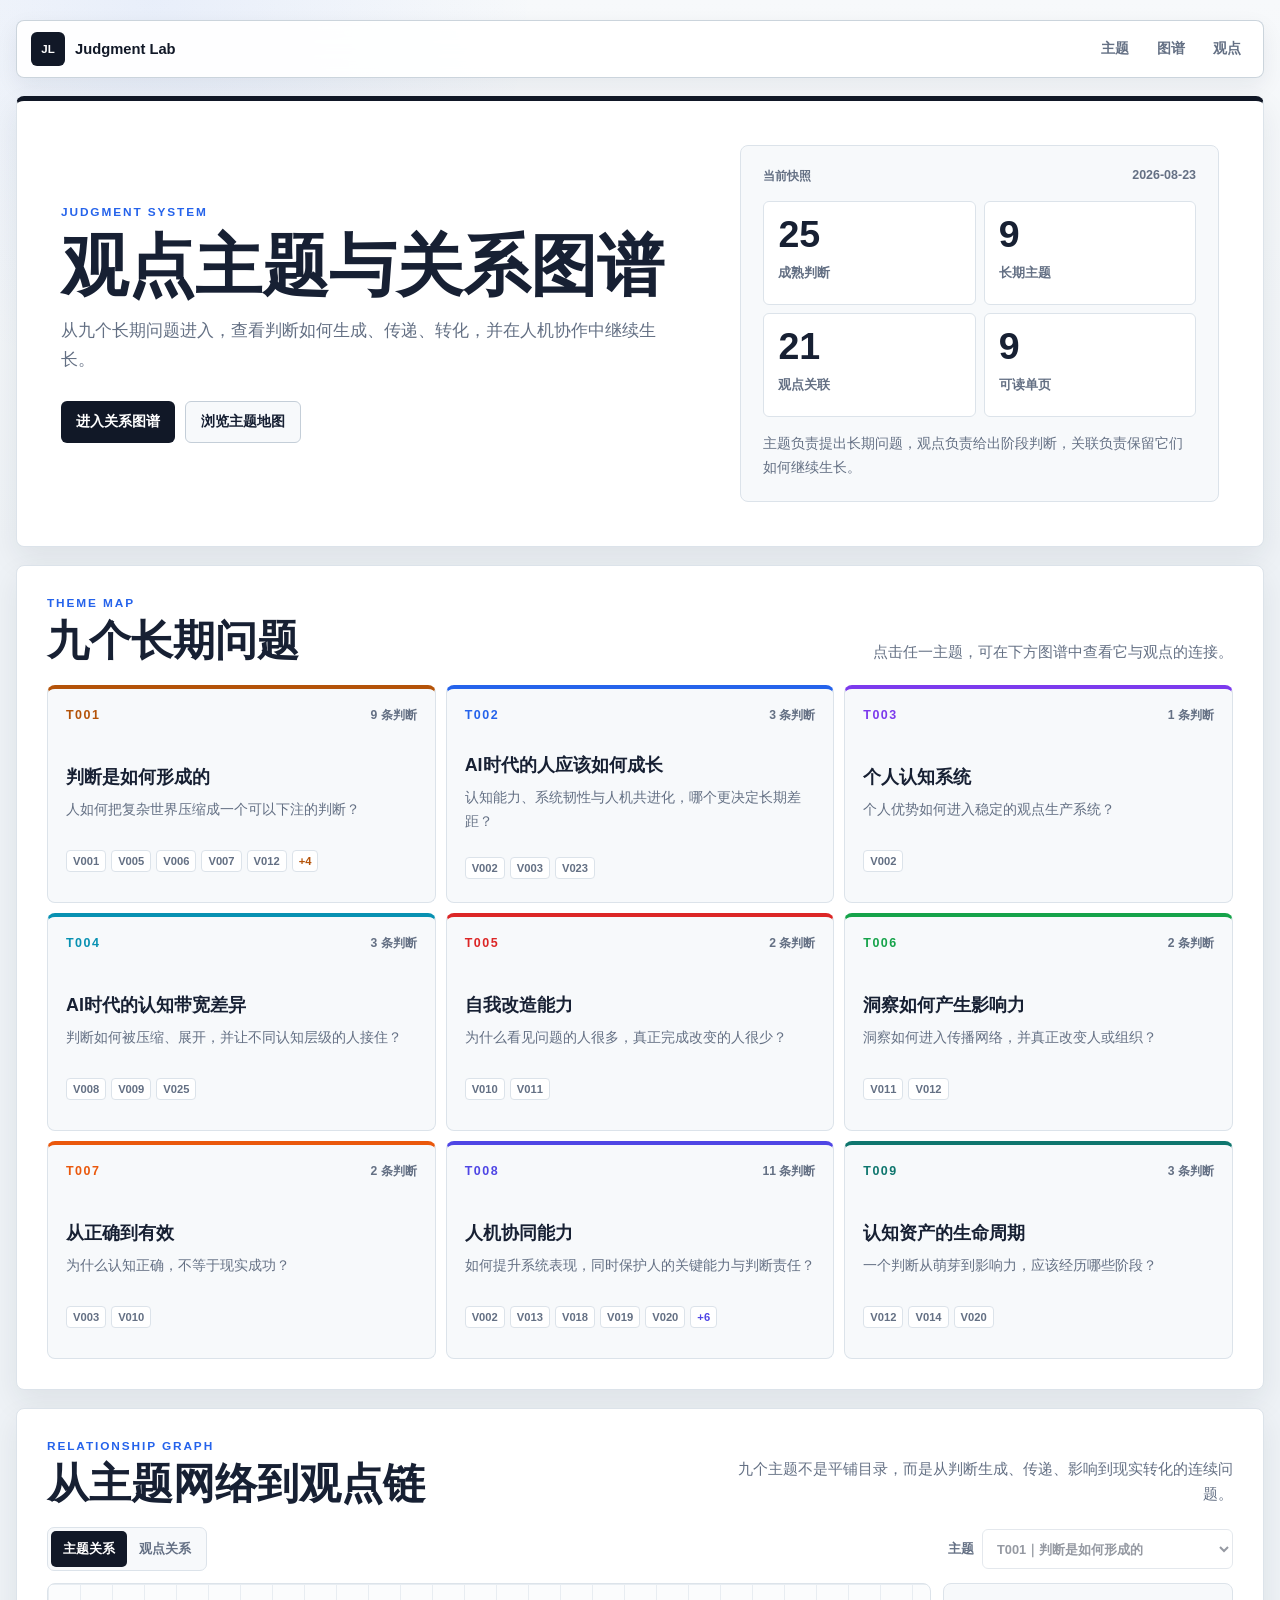
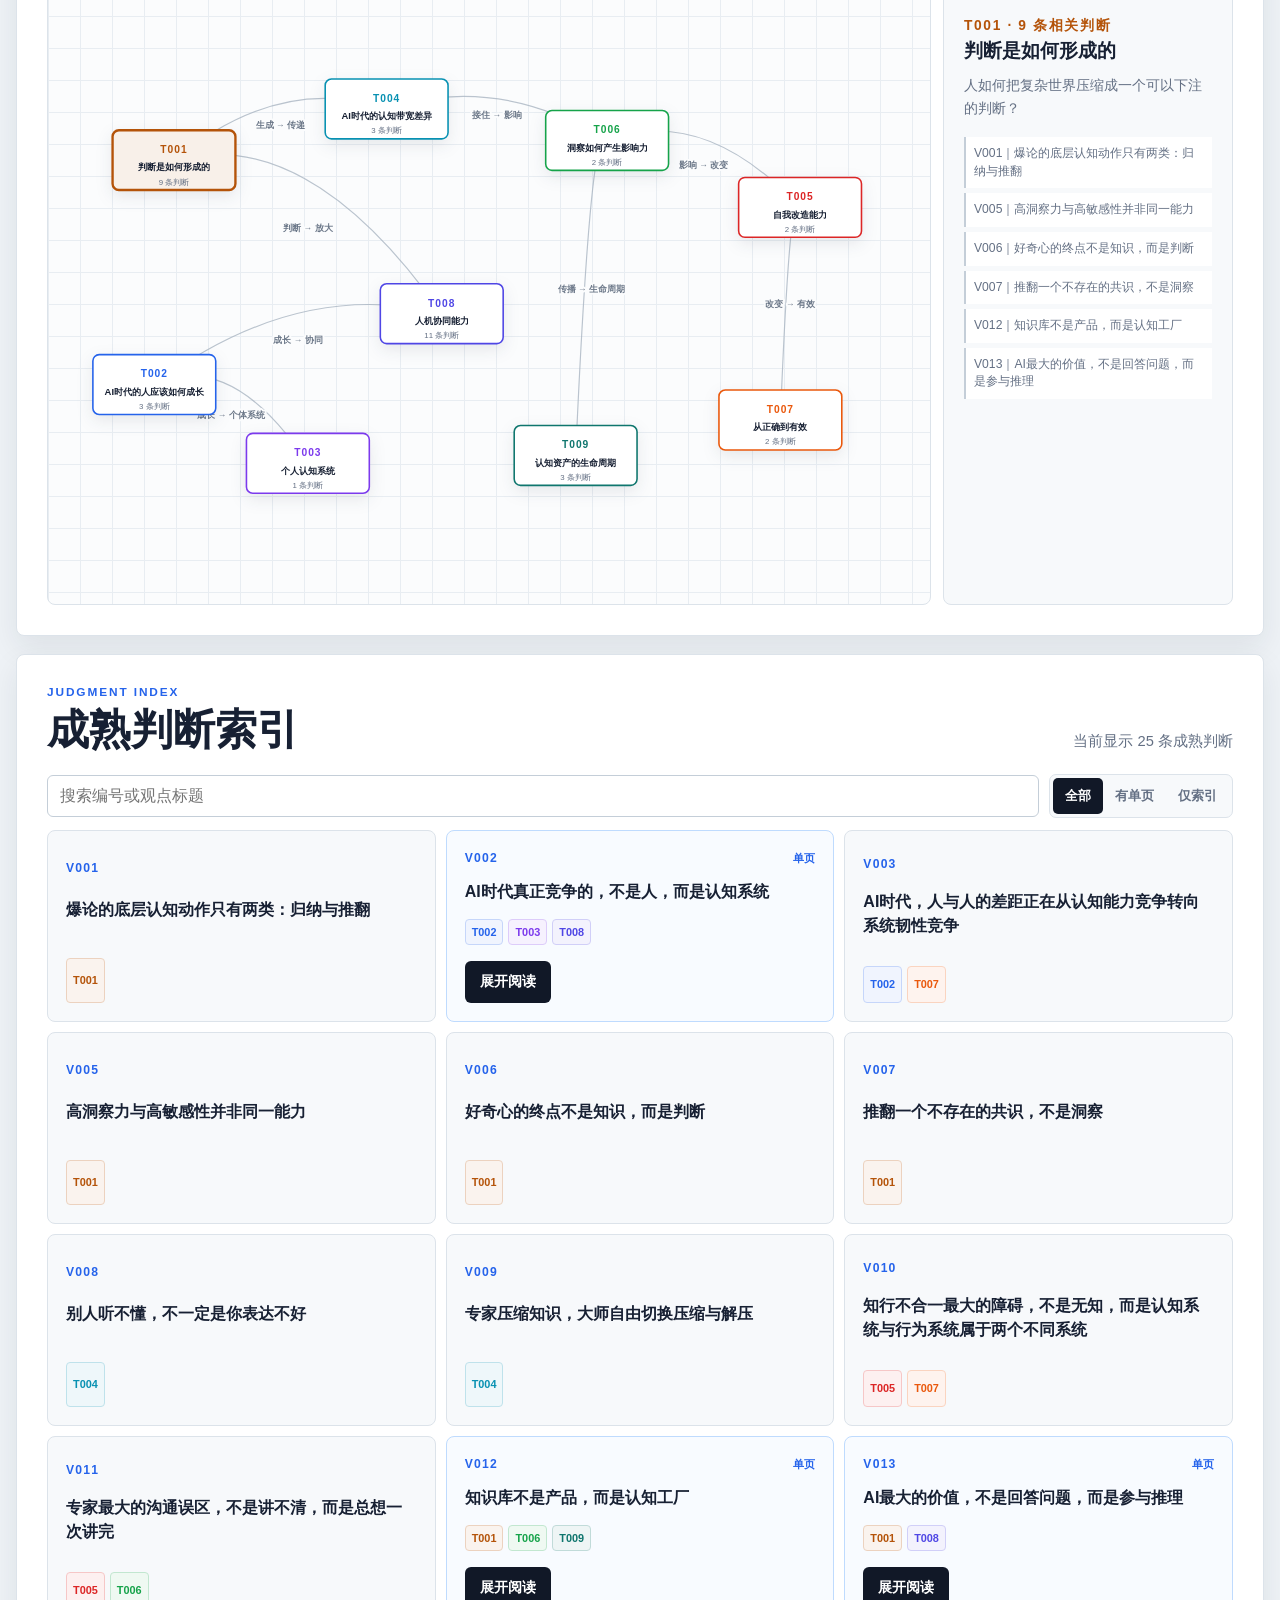
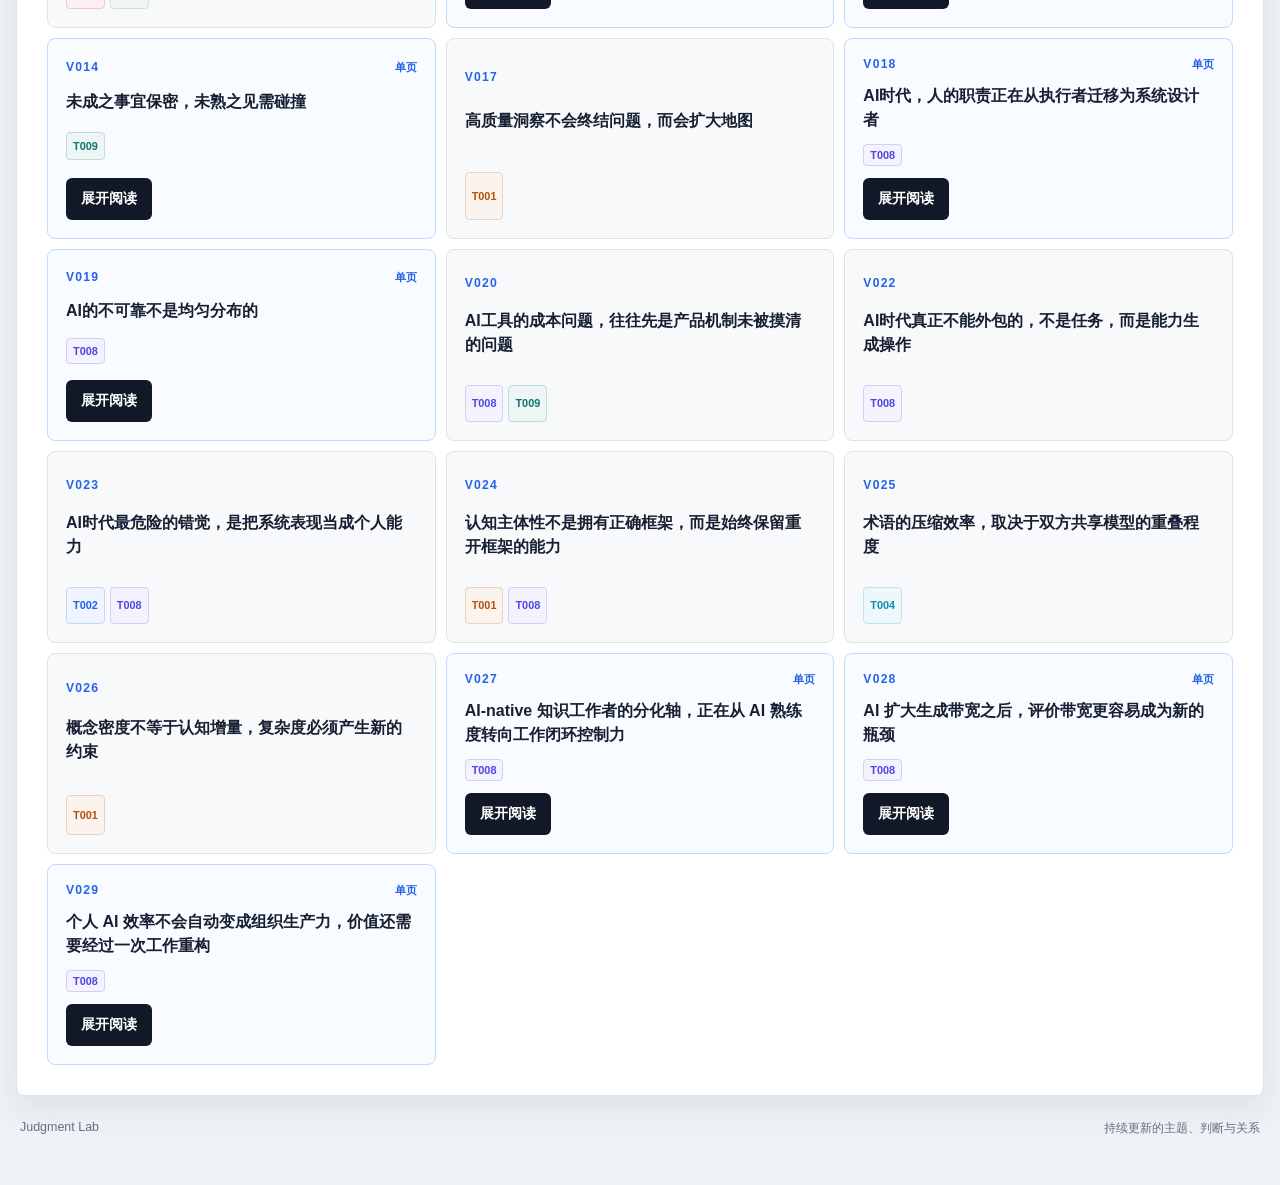
==== commit ca3eb9aa: "Unify judgment site visual system" ====
--- a/index.html
+++ b/index.html
@@ -9,6 +9,7 @@
       content="Judgment Lab 的公开观点索引：从长期主题进入，查看判断之间的演化与关联。"
     />
     <link rel="stylesheet" href="./home.css" />
+    <link rel="stylesheet" href="./site-shell.css?v=20260827" />
     <script src="./home.js" defer></script>
   </head>
   <body>
--- a/home.css
+++ b/home.css
@@ -769,6 +769,10 @@
 }
 
 @media (max-width: 680px) {
+  body {
+    font-size: 0.93rem;
+  }
+
   .page-shell {
     width: min(calc(100% - 20px), var(--max));
     padding-top: 10px;
@@ -783,20 +787,40 @@
   }
 
   .nav-links a {
+    min-height: 34px;
     padding-inline: 9px;
+    font-size: 0.8rem;
   }
 
   .overview,
   .section {
-    padding: 20px;
+    padding: 18px;
   }
 
   .overview {
-    gap: 24px;
+    gap: 20px;
   }
 
   .overview h1 {
-    font-size: 2.05rem;
+    margin-bottom: 12px;
+    font-size: 1.9rem;
+  }
+
+  .overview-text {
+    font-size: 0.92rem;
+    line-height: 1.62;
+  }
+
+  .overview-actions {
+    margin-top: 20px;
+  }
+
+  .snapshot {
+    padding: 16px;
+  }
+
+  .metric-grid strong {
+    font-size: 2rem;
   }
 
   .section-head {
@@ -804,12 +828,14 @@
   }
 
   .section-head h2 {
-    font-size: 1.85rem;
+    font-size: 1.65rem;
   }
 
   .section-head > p {
     margin-top: 10px;
     text-align: left;
+    font-size: 0.84rem;
+    line-height: 1.58;
   }
 
   .theme-grid,
@@ -818,7 +844,32 @@
   }
 
   .theme-card {
-    min-height: 194px;
+    min-height: 168px;
+    padding: 15px;
+  }
+
+  .theme-id,
+  .theme-count {
+    font-size: 0.7rem;
+  }
+
+  .theme-name {
+    margin-top: 12px;
+    font-size: 1rem;
+  }
+
+  .theme-question {
+    margin-top: 6px;
+    font-size: 0.8rem;
+    line-height: 1.55;
+  }
+
+  .theme-view-chips {
+    margin-top: 12px;
+  }
+
+  .theme-view-chip {
+    font-size: 0.64rem;
   }
 
   .graph-toolbar,
@@ -838,13 +889,58 @@
     max-width: none;
   }
 
-  .graph-stage,
+  .graph-stage {
+    min-height: 0;
+    overflow: hidden;
+    background-size: 24px 24px;
+  }
+
   #knowledge-graph {
-    min-height: 520px;
-  }
-
-  #knowledge-graph {
-    min-width: 760px;
+    width: 100%;
+    min-width: 0;
+    min-height: 0;
+  }
+
+  .graph-edge-label {
+    font-size: 9px;
+    stroke-width: 3px;
+  }
+
+  .theme-node-id {
+    font-size: 11px;
+  }
+
+  .theme-node-name {
+    font-size: 10px;
+  }
+
+  .theme-node-count {
+    font-size: 8px;
+  }
+
+  .judgment-hub text {
+    font-size: 14px;
+  }
+
+  .judgment-hub .hub-name {
+    font-size: 9px;
+  }
+
+  .judgment-node text {
+    font-size: 12px;
+  }
+
+  .graph-inspector {
+    padding: 16px;
+  }
+
+  .graph-inspector h3 {
+    font-size: 1rem;
+  }
+
+  .graph-inspector p,
+  .inspector-item {
+    font-size: 0.78rem;
   }
 
   .segmented-control {
@@ -856,7 +952,19 @@
   }
 
   .metric-grid article {
-    min-height: 92px;
+    min-height: 82px;
+    padding: 12px;
+  }
+
+  .view-card {
+    min-height: 164px;
+    gap: 10px;
+    padding: 15px;
+  }
+
+  .view-card h3 {
+    font-size: 0.9rem;
+    line-height: 1.45;
   }
 
   .site-footer {
--- a/site-shell.css
+++ b/site-shell.css
@@ -0,0 +1,421 @@
+:root {
+  --ink: #172033;
+  --text: #172033;
+  --muted: #647084;
+  --surface: #ffffff;
+  --surface-soft: #f7f9fb;
+  --paper: #eef2f6;
+  --panel: #ffffff;
+  --panel-strong: #f7f9fb;
+  --canvas: #eef2f6;
+  --bg: #eef2f6;
+  --bg-strong: #e6ebf1;
+  --line: #dce3ea;
+  --line-strong: #c4ced8;
+  --accent: #111827;
+  --accent-strong: #111827;
+  --accent-soft: #e8edf3;
+  --accent-glow: rgba(17, 24, 39, 0.1);
+  --blue: #2563eb;
+  --green: #2563eb;
+  --green-deep: #172033;
+  --gold: #2563eb;
+  --clay: #475569;
+  --shadow: 0 12px 30px rgba(20, 32, 51, 0.08);
+  --shadow-hover: 0 18px 40px rgba(20, 32, 51, 0.12);
+  --radius: 8px;
+  --radius-sm: 6px;
+  --max: 1280px;
+}
+
+body {
+  color: var(--ink);
+  font-family: "Avenir Next", "PingFang SC", "Hiragino Sans GB", "Noto Sans SC", sans-serif;
+  background:
+    radial-gradient(circle at 12% 0%, rgba(37, 99, 235, 0.07), transparent 24rem),
+    linear-gradient(180deg, #f7f9fb 0, var(--canvas) 34rem);
+}
+
+body::before {
+  display: none;
+}
+
+.page-shell,
+.brief-page,
+.page {
+  width: min(calc(100% - 32px), var(--max));
+  margin: 0 auto;
+  padding: 20px 0 48px;
+}
+
+.topbar,
+.site-nav {
+  position: sticky;
+  top: 12px;
+  z-index: 40;
+  display: flex;
+  align-items: center;
+  justify-content: space-between;
+  gap: 16px;
+  min-height: 58px;
+  margin-bottom: 18px;
+  padding: 8px 10px 8px 14px;
+  border: 1px solid rgba(196, 206, 216, 0.88);
+  border-radius: var(--radius);
+  background: rgba(255, 255, 255, 0.92);
+  box-shadow: 0 8px 22px rgba(20, 32, 51, 0.07);
+  backdrop-filter: blur(14px);
+}
+
+.site-nav .brand,
+.site-brand {
+  display: inline-flex;
+  align-items: center;
+  gap: 10px;
+  flex: 0 0 auto;
+  color: var(--accent);
+  text-decoration: none;
+  font-size: 0.92rem;
+  font-weight: 800;
+  letter-spacing: 0;
+  text-transform: none;
+}
+
+.site-nav .brand::before,
+.site-brand::before {
+  content: "JL";
+  display: grid;
+  width: 34px;
+  height: 34px;
+  place-items: center;
+  color: #fff;
+  border-radius: 6px;
+  background: var(--accent);
+  font-size: 0.72rem;
+  letter-spacing: 0;
+}
+
+.topbar .nav-links,
+.site-nav .nav-links,
+.site-nav-links {
+  display: flex;
+  justify-content: flex-end;
+  gap: 4px;
+}
+
+.site-nav .nav-links a,
+.site-link {
+  display: inline-flex;
+  align-items: center;
+  justify-content: center;
+  min-height: 38px;
+  padding: 9px 12px;
+  color: var(--muted);
+  text-decoration: none;
+  font-size: 0.82rem;
+  font-weight: 700;
+  border: 0;
+  border-radius: 6px;
+  background: transparent;
+}
+
+.site-nav .nav-links a:hover,
+.site-nav .nav-links a:focus-visible,
+.site-link:hover,
+.site-link:focus-visible {
+  color: var(--ink);
+  background: var(--accent-soft);
+}
+
+.site-link.is-active {
+  color: #fff;
+  border-color: transparent;
+  background: var(--accent);
+}
+
+.brief-page > .hero,
+.hero-copy,
+.hero-main,
+.summary-card,
+.model-card,
+.logic-card,
+.boundary-card,
+.related-card,
+.panel,
+.process-board,
+.contrast-card {
+  border-color: var(--line);
+  border-radius: var(--radius);
+  background: var(--surface);
+  box-shadow: var(--shadow);
+}
+
+.brief-page > .hero,
+.hero-copy,
+.hero-main {
+  border-top: 5px solid var(--accent);
+}
+
+.brief-page > .hero {
+  padding: 30px;
+}
+
+.brief-page .summary-card,
+.summary-block,
+.flow-step,
+.hero-diagram,
+.diagram-shell,
+.hero-path,
+.hero-lane,
+.process-stage,
+.source-card,
+.quote-card {
+  border-color: var(--line);
+  border-radius: var(--radius-sm);
+  background: var(--surface-soft);
+}
+
+.eyebrow {
+  color: var(--blue);
+  font-weight: 800;
+  letter-spacing: 0.16em;
+}
+
+.brief-page .hero h1,
+.page .hero h1 {
+  color: var(--ink);
+  letter-spacing: -0.035em;
+}
+
+.brief-page .hero h1 {
+  max-width: 14ch;
+  font-size: clamp(2.7rem, 5vw, 5rem);
+  line-height: 1.02;
+}
+
+.lead,
+.summary-card p,
+.logic-card p,
+.boundary-card li,
+.related-card a,
+.footnote,
+.hero-note,
+.panel p,
+.panel li {
+  color: var(--muted);
+}
+
+.pill,
+.hero-kicker span,
+.hero-tags span,
+.label,
+.chain-label,
+.meta-detail-tags span {
+  color: var(--accent);
+  border-radius: 6px;
+  background: var(--accent-soft);
+}
+
+.flow-step span {
+  color: var(--blue);
+}
+
+.flow-step b,
+.summary-card strong,
+.logic-card h3,
+.boundary-card h3,
+.related-card h3 {
+  color: var(--ink);
+}
+
+.back-link {
+  display: inline-flex;
+  align-items: center;
+  justify-content: center;
+  min-height: 40px;
+  padding: 8px 13px;
+  color: var(--ink);
+  border: 1px solid var(--line-strong);
+  border-radius: 6px;
+  background: var(--surface);
+}
+
+.back-link:hover,
+.back-link:focus-visible {
+  border-color: var(--accent);
+  background: var(--accent-soft);
+}
+
+@media (max-width: 680px) {
+  html {
+    font-size: 15px;
+  }
+
+  body {
+    overflow-x: hidden;
+  }
+
+  .page-shell,
+  .brief-page,
+  .page {
+    width: min(calc(100% - 16px), var(--max));
+    padding: 8px 0 32px;
+  }
+
+  .topbar,
+  .site-nav {
+    top: 8px;
+    align-items: center;
+    flex-direction: row;
+    gap: 8px;
+    min-height: 48px;
+    margin-bottom: 8px;
+    padding: 7px 8px;
+    overflow: hidden;
+  }
+
+  .topbar .brand,
+  .site-nav .brand,
+  .site-brand {
+    flex: 0 0 auto;
+    gap: 6px;
+    font-size: 0.72rem;
+    white-space: nowrap;
+  }
+
+  .topbar .brand > span:last-child {
+    display: inline;
+  }
+
+  .topbar .brand-mark,
+  .site-nav .brand::before,
+  .site-brand::before {
+    width: 30px;
+    height: 30px;
+    border-radius: 5px;
+    font-size: 0.65rem;
+  }
+
+  .topbar .nav-links,
+  .site-nav .nav-links,
+  .site-nav-links {
+    flex: 1 1 auto;
+    flex-wrap: nowrap;
+    justify-content: flex-start;
+    gap: 3px;
+    width: auto;
+    min-width: 0;
+    overflow-x: auto;
+    scrollbar-width: none;
+  }
+
+  .topbar .nav-links::-webkit-scrollbar,
+  .site-nav .nav-links::-webkit-scrollbar,
+  .site-nav-links::-webkit-scrollbar {
+    display: none;
+  }
+
+  .topbar .nav-links a,
+  .site-nav .nav-links a,
+  .site-link {
+    flex: 0 0 auto;
+    width: auto;
+    min-height: 32px;
+    padding: 6px 8px;
+    font-size: 0.7rem;
+  }
+
+  .brief-page > .hero,
+  .page .hero {
+    gap: 8px;
+  }
+
+  .brief-page > .hero {
+    padding: 14px;
+  }
+
+  .brief-page .hero h1,
+  .page .hero h1 {
+    max-width: none;
+    margin: 12px 0;
+    font-size: 1.95rem;
+    line-height: 1.12;
+    letter-spacing: 0;
+  }
+
+  .brief-page .hero-badges {
+    display: grid;
+    grid-template-columns: repeat(2, minmax(0, 1fr));
+    gap: 6px;
+    margin-top: 16px;
+  }
+
+  .brief-page .pill {
+    justify-content: center;
+    width: auto;
+    min-height: 30px;
+    padding: 0 8px;
+    font-size: 0.72rem;
+  }
+
+  .brief-page .summary-card,
+  .brief-page .model-card,
+  .brief-page .logic-card,
+  .brief-page .boundary-card,
+  .brief-page .related-card {
+    padding: 14px;
+  }
+
+  .brief-page .flow,
+  .brief-page .flow.three,
+  .brief-page .flow.four {
+    grid-template-columns: repeat(2, minmax(0, 1fr));
+    gap: 8px;
+  }
+
+  .brief-page .flow-step {
+    min-height: 96px;
+    padding: 12px;
+  }
+
+  .brief-page .content-grid {
+    grid-template-columns: 1fr;
+    gap: 8px;
+  }
+
+  .brief-page .page-actions {
+    display: grid;
+    grid-template-columns: repeat(2, minmax(0, 1fr));
+    gap: 6px;
+  }
+
+  .brief-page .back-link {
+    width: auto;
+    min-width: 0;
+    padding: 7px 8px;
+    text-align: center;
+    font-size: 0.72rem;
+  }
+
+  .page .diagram-shell {
+    overflow: hidden;
+  }
+
+  .page .diagram-shell svg {
+    width: 100%;
+    min-width: 0;
+  }
+}
+
+@media (max-width: 360px) {
+  .topbar .brand > span:last-child {
+    display: none;
+  }
+
+  .brief-page .flow,
+  .brief-page .flow.three,
+  .brief-page .flow.four,
+  .brief-page .page-actions {
+    grid-template-columns: 1fr;
+  }
+}
